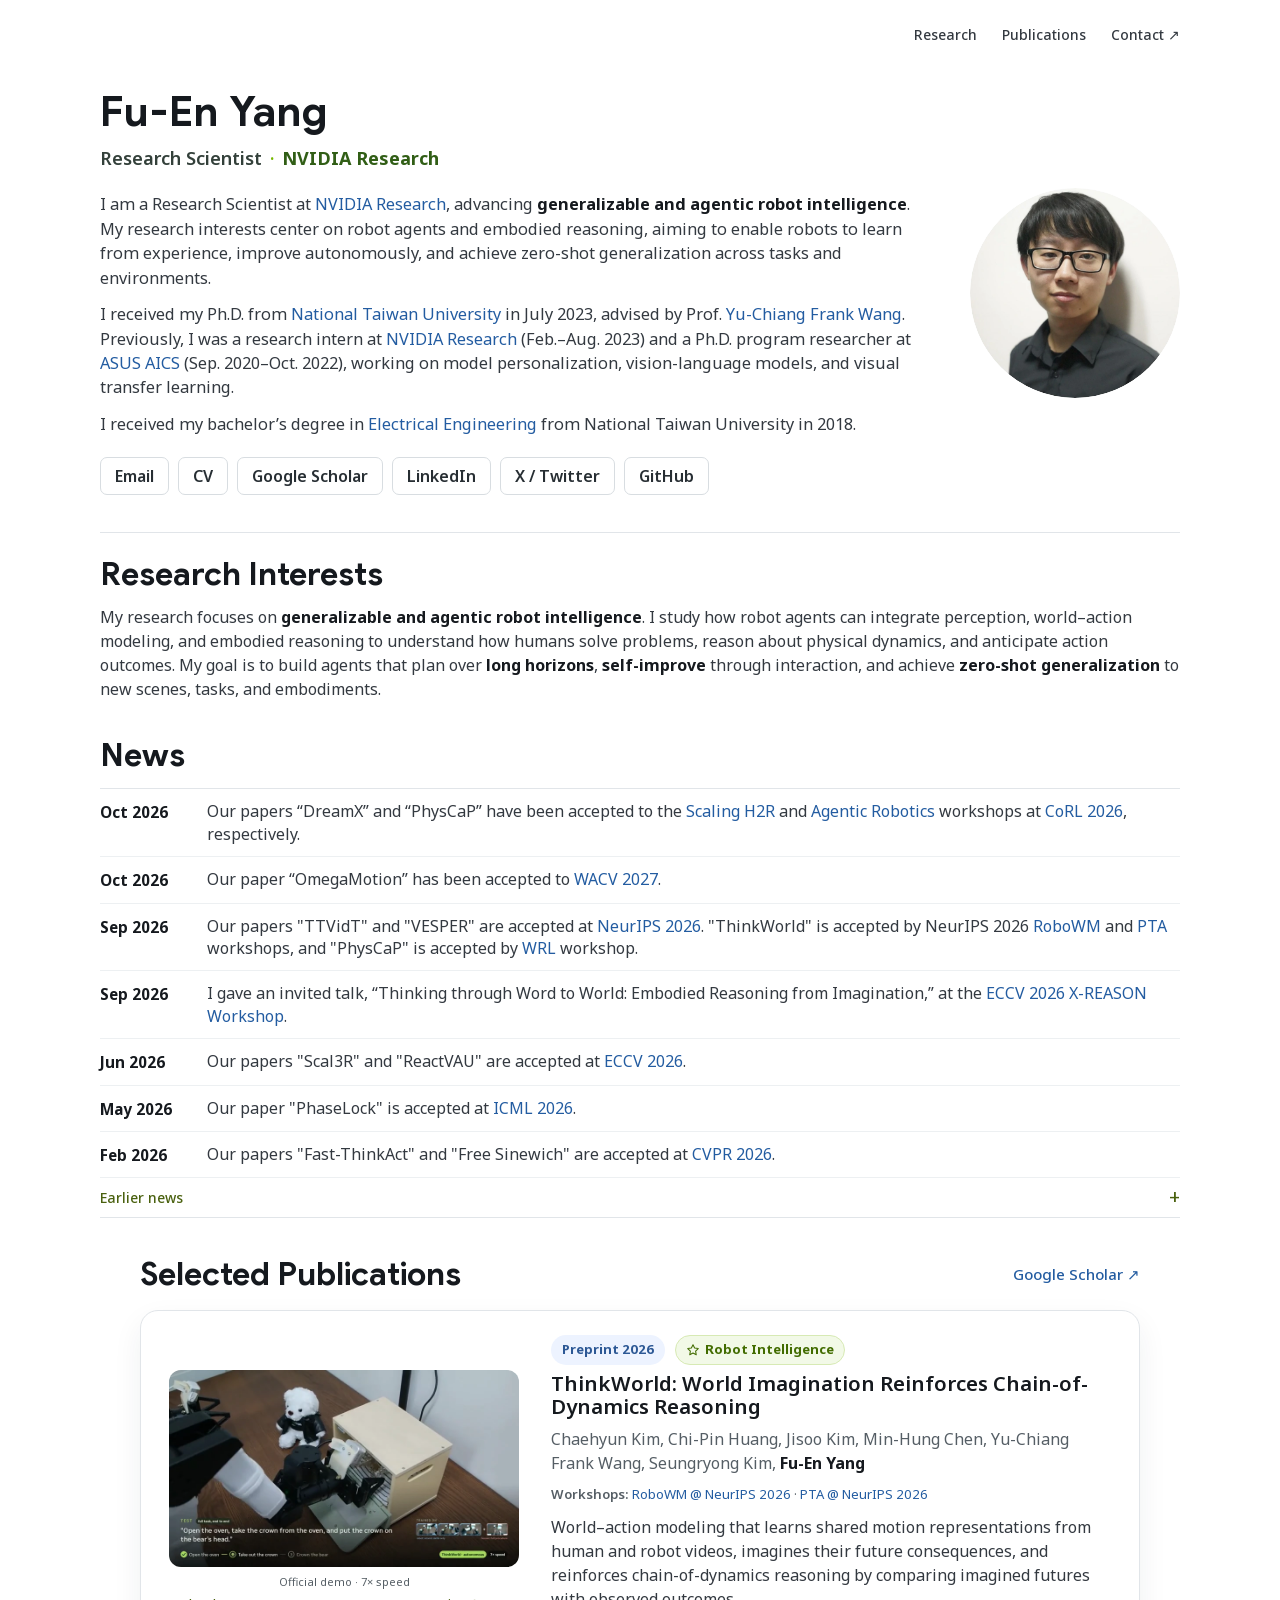
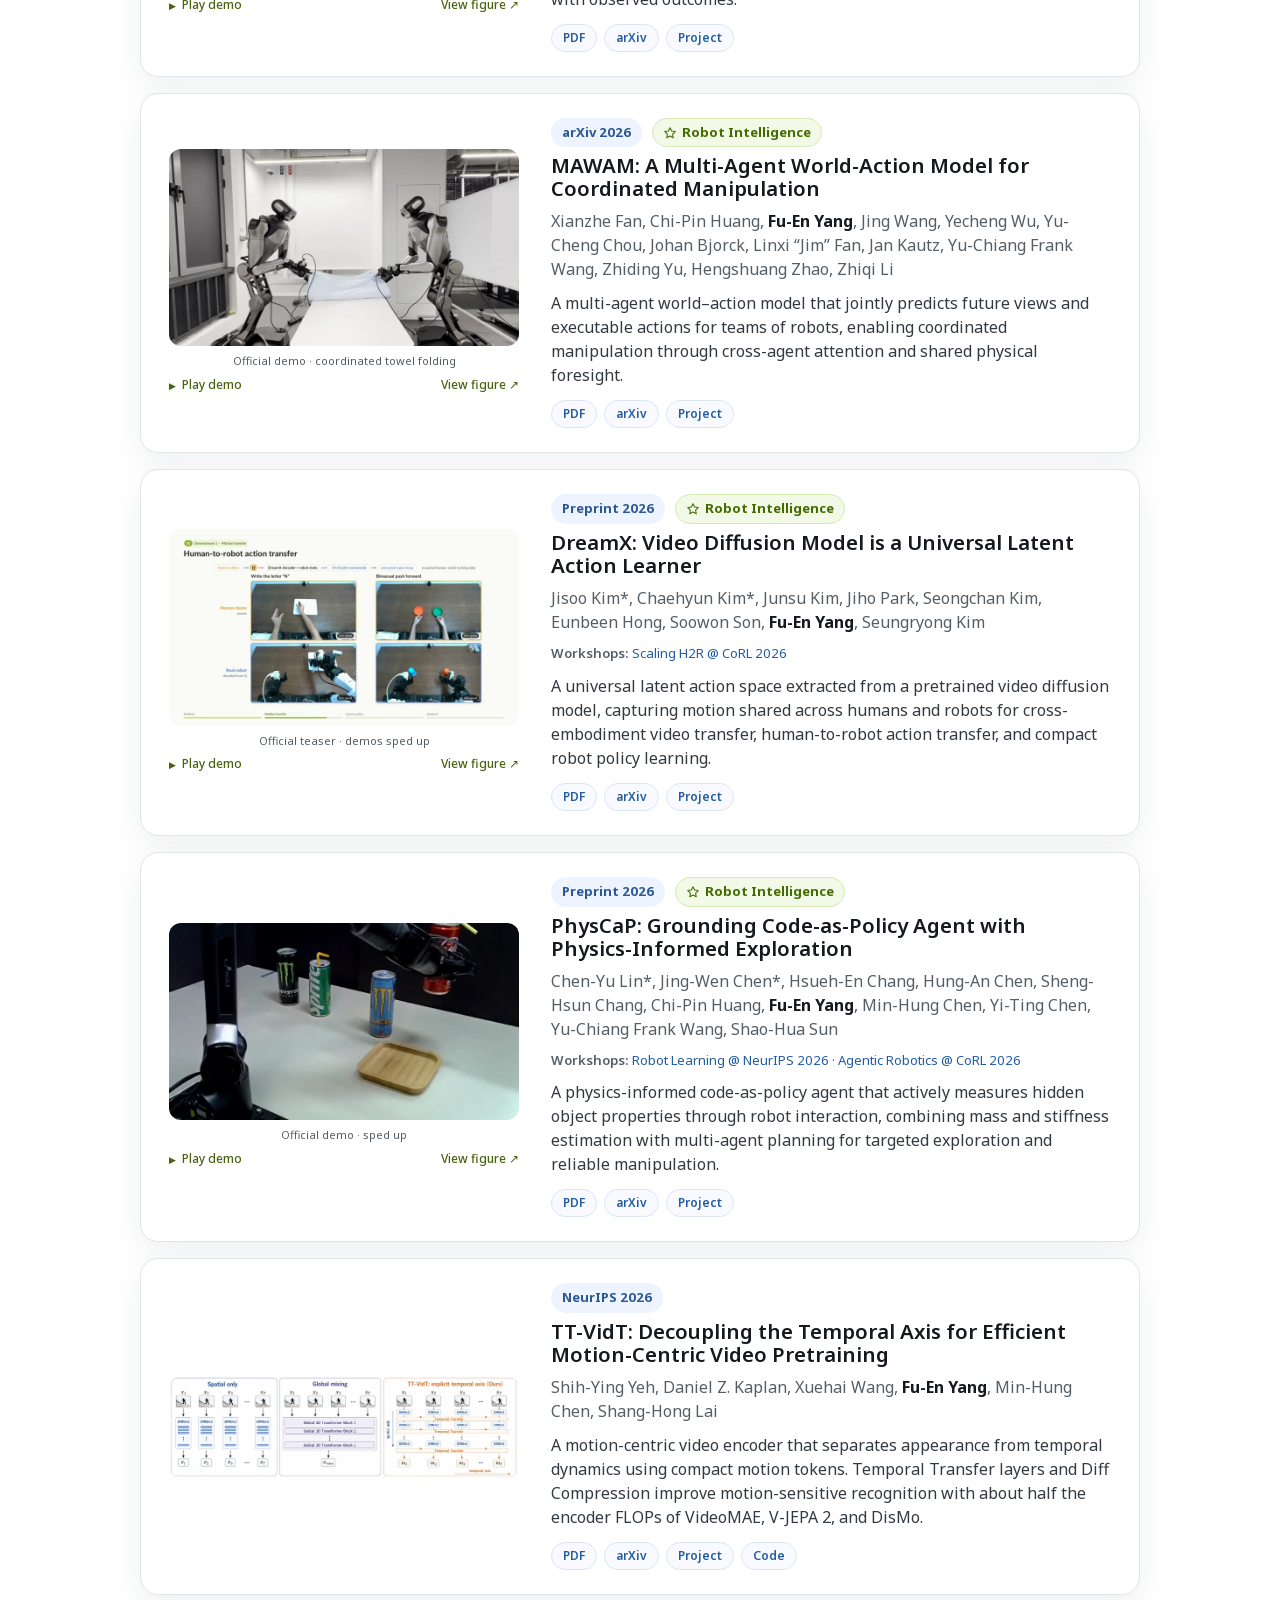
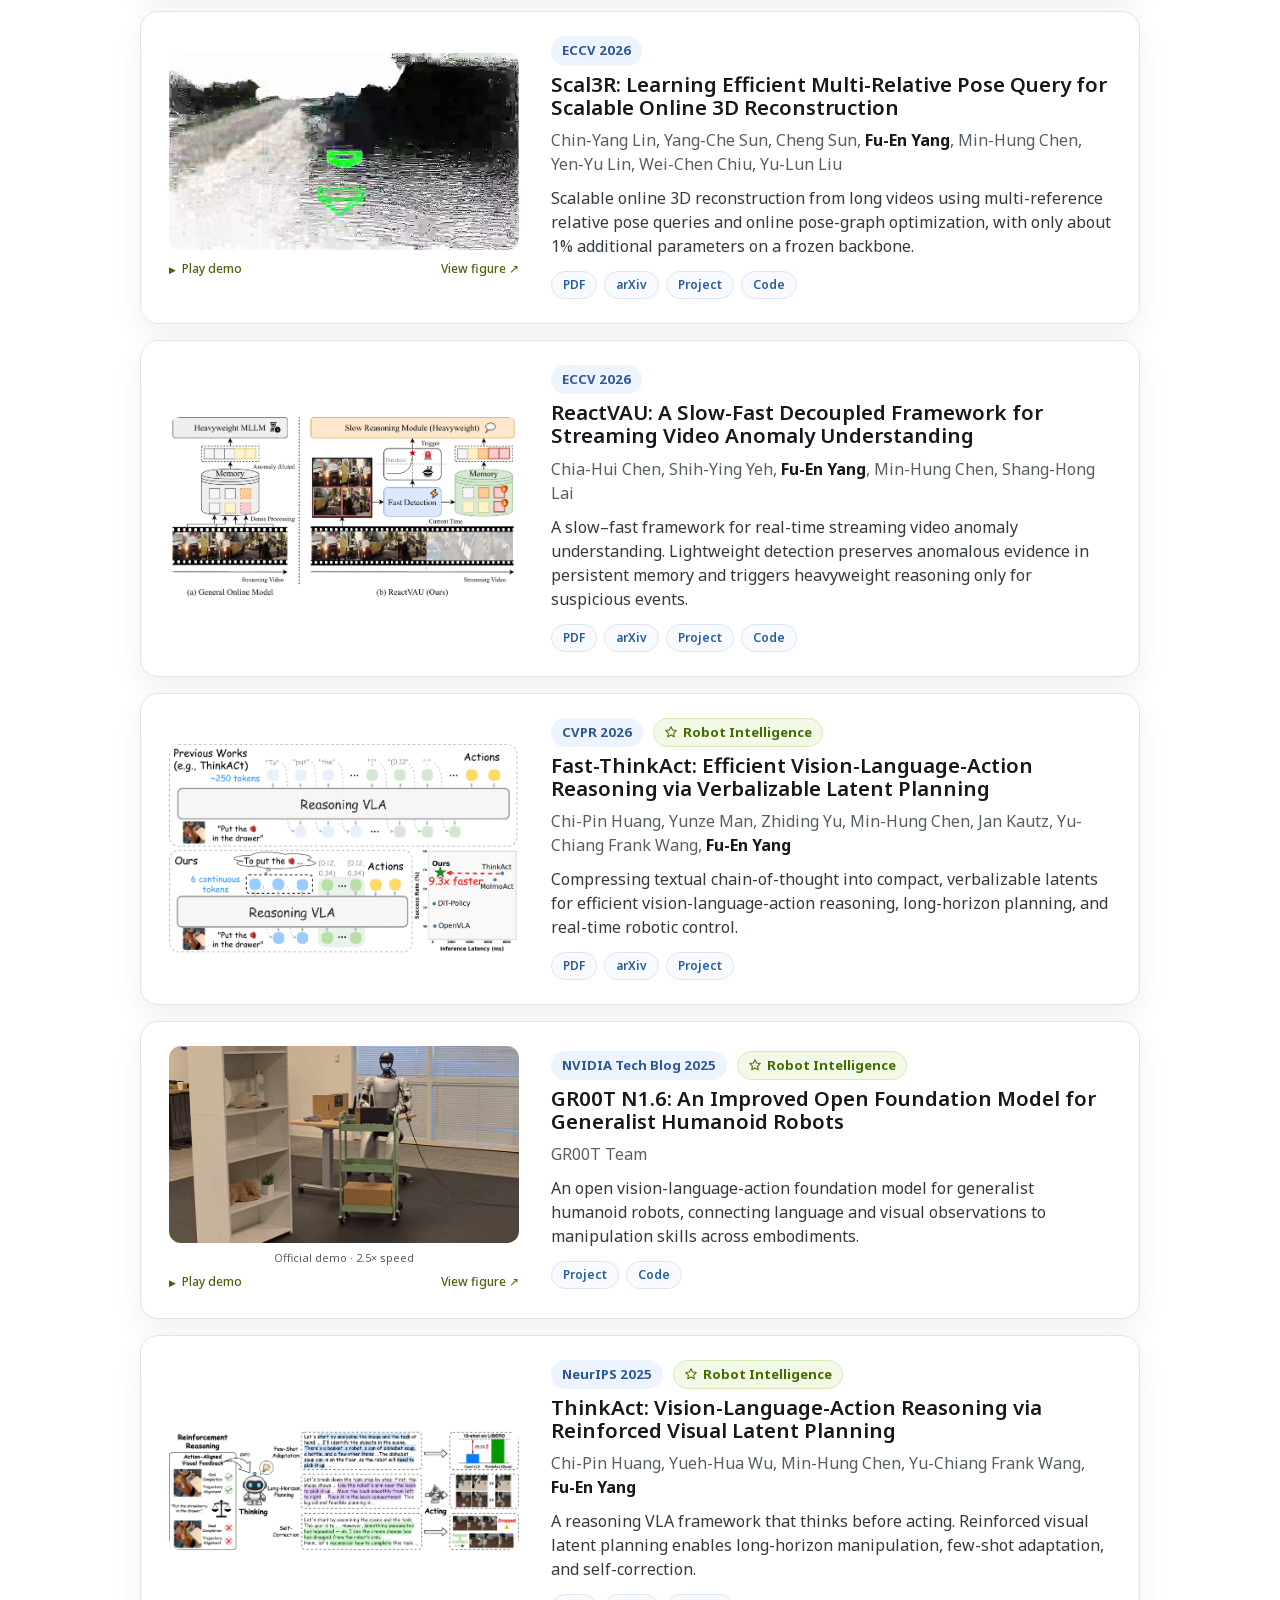
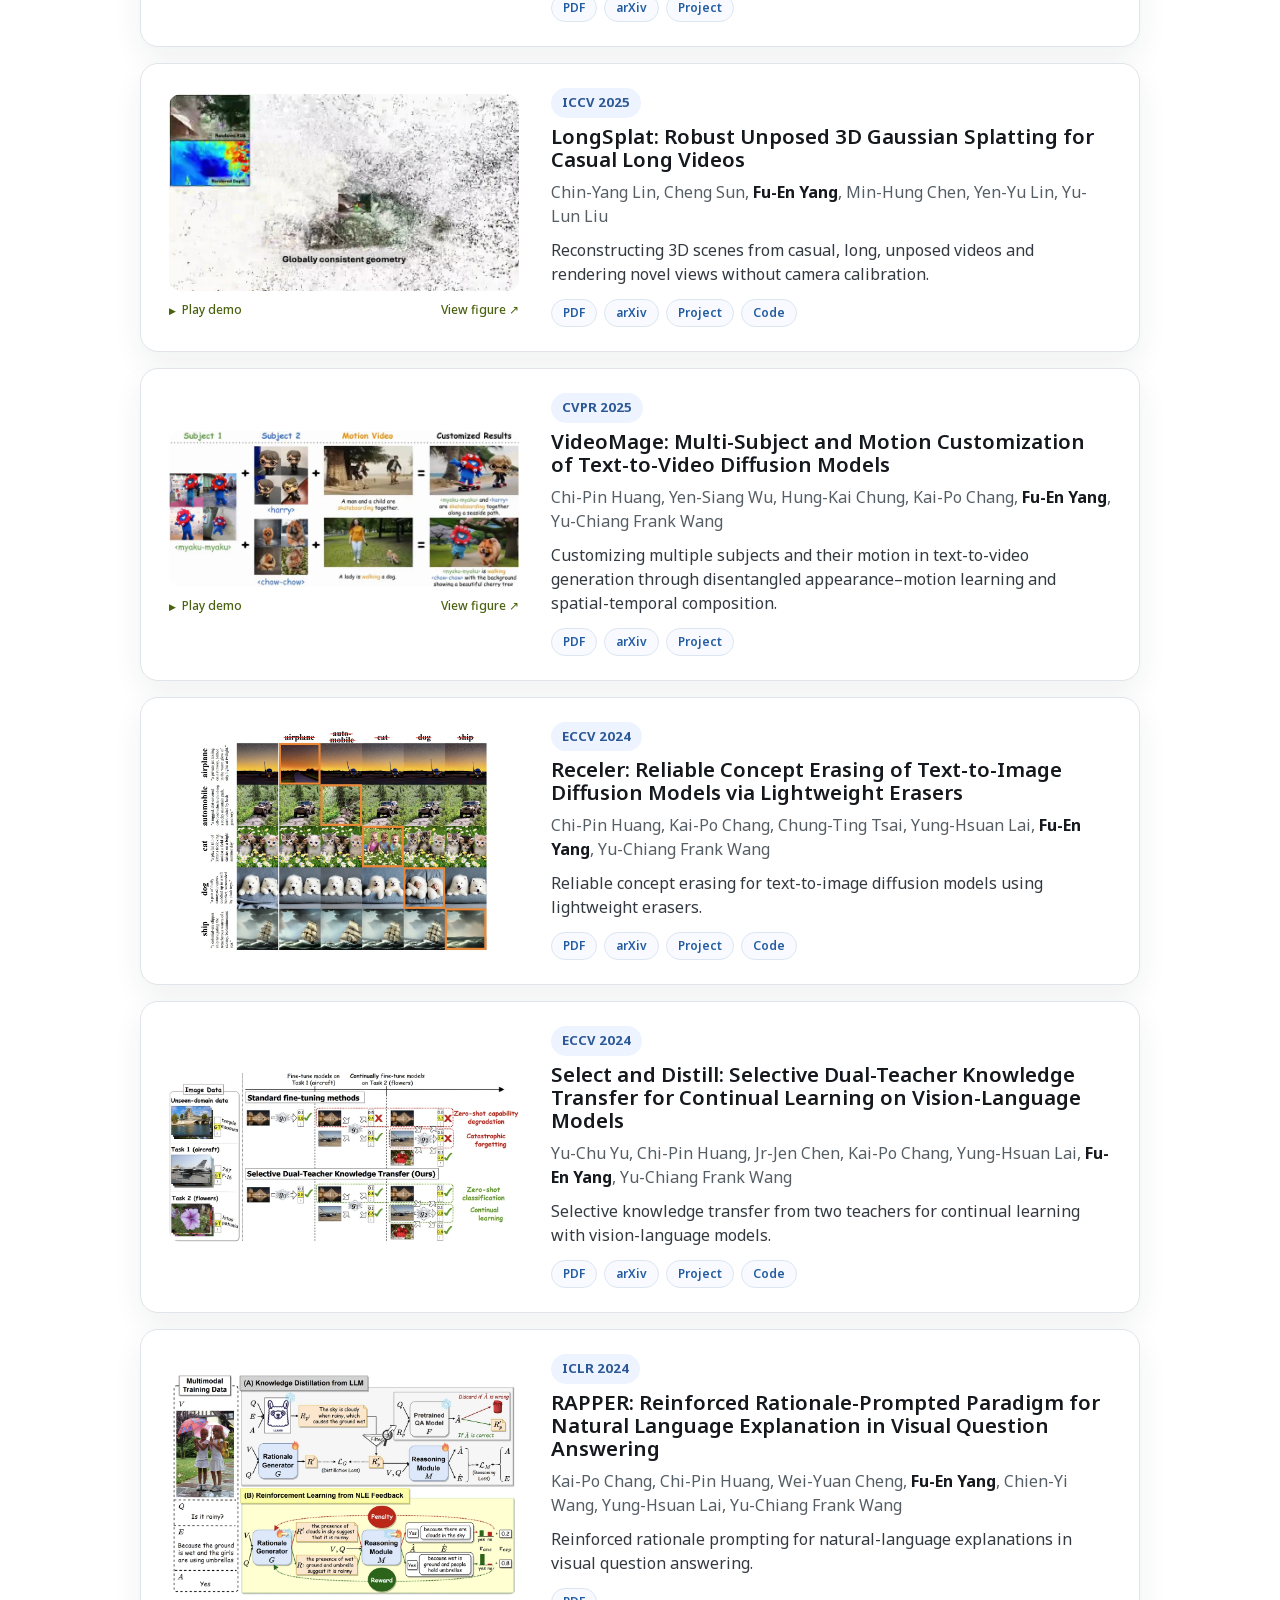
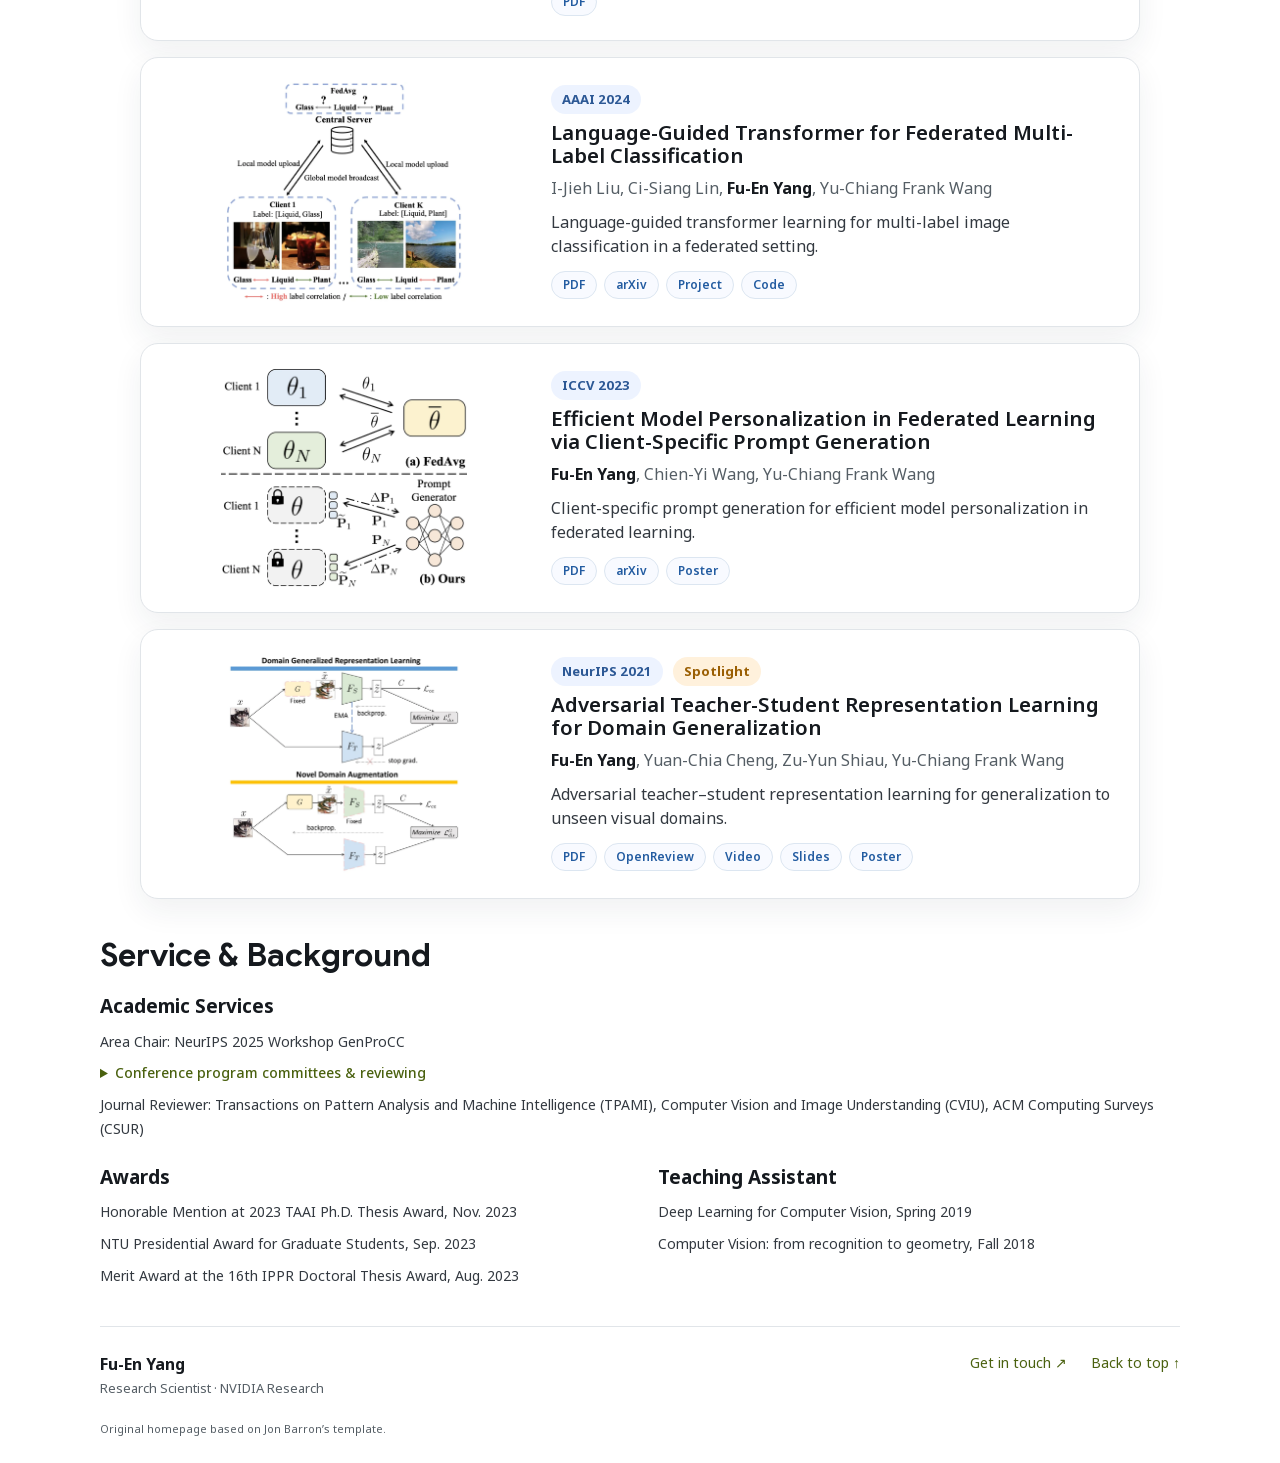
==== index.html @ e8593694 "Add MAWAM robot intelligence paper with approved author links and demo" ====
<!doctype html>
<!-- Generated by scripts/build.py. Edit content/*.json, templates/page.html or assets/ instead. -->
<html lang="en">
<head>
  <meta charset="utf-8">
  <meta name="viewport" content="width=device-width, initial-scale=1">
  <title>Fu-En Yang · NVIDIA Research</title>
  <meta name="description" content="Fu-En Yang is a Research Scientist at NVIDIA Research advancing generalizable and agentic robot intelligence through robot agents and embodied reasoning, with a focus on self-improvement and zero-shot generalization.">
  <meta name="author" content="Fu-En Yang">
  <meta name="theme-color" content="#ffffff">
  <meta name="color-scheme" content="light">
  <link rel="canonical" href="https://fuenyang1127.github.io/">
  <meta property="og:type" content="profile">
  <meta property="og:title" content="Fu-En Yang · NVIDIA Research">
  <meta property="og:description" content="Fu-En Yang is a Research Scientist at NVIDIA Research advancing generalizable and agentic robot intelligence through robot agents and embodied reasoning, with a focus on self-improvement and zero-shot generalization.">
  <meta property="og:url" content="https://fuenyang1127.github.io/">
  <meta property="og:image" content="https://fuenyang1127.github.io/assets/media/portrait.webp">
  <meta name="twitter:card" content="summary">
  <link rel="icon" href="images/nvidia.png?v=761aa81311" type="image/png">
  <link rel="preload" href="assets/fonts/noto-sans-latin-variable.woff2" as="font" type="font/woff2" crossorigin>
  <link rel="preload" href="assets/fonts/google-sans-latin-bold.woff2" as="font" type="font/woff2" crossorigin>
  <link rel="stylesheet" href="assets/site.css?v=bda5de1a8b">
  <script type="application/ld+json">{"@context": "https://schema.org", "@type": "Person", "name": "Fu-En Yang", "url": "https://fuenyang1127.github.io/", "image": "https://fuenyang1127.github.io/assets/media/portrait.webp", "jobTitle": "Research Scientist", "worksFor": {"@type": "Organization", "name": "NVIDIA Research"}, "sameAs": ["https://scholar.google.com.tw/citations?user=k6Iz9VoAAAAJ&hl=zh-TW", "https://www.linkedin.com/in/fu-en-yang-77ba7b175/", "https://twitter.com/FuEnYang1", "https://github.com/FuEnYang1127"]}</script>
  <script src="assets/site.js?v=df2b064f2b" defer></script>
</head>
<body>
  <a class="skip-link" href="#main">Skip to content</a>
  <header class="site-header wrap">
    <nav aria-label="Main navigation"><a href="#research">Research</a><a href="#publications">Publications</a><a href="mailto:fredy@nvidia.com">Contact <span aria-hidden="true">↗</span></a></nav>
  </header>
  <main id="main" class="wrap">
    <section class="hero" id="about" aria-labelledby="name">
      <div class="hero-copy">
        <h1 id="name">Fu-En Yang</h1>
        <p class="role-line"><span class="role-title">Research Scientist</span><span class="role-separator" aria-hidden="true">·</span><strong class="role-affiliation">NVIDIA Research</strong></p>
        <div class="bio"><p>I am a Research Scientist at <a href="https://www.nvidia.com/en-us/research/" target="_blank" rel="noopener noreferrer">NVIDIA Research</a>, advancing <strong>generalizable and agentic robot intelligence</strong>. My research interests center on robot agents and embodied reasoning, aiming to enable robots to learn from experience, improve autonomously, and achieve zero-shot generalization across tasks and environments.</p><p>I received my Ph.D. from <a href="https://www.ntu.edu.tw/english/index.html" target="_blank" rel="noopener noreferrer">National Taiwan University</a> in July 2023, advised by Prof. <a href="http://vllab.ee.ntu.edu.tw/ycwang.html" target="_blank" rel="noopener noreferrer">Yu-Chiang Frank Wang</a>. Previously, I was a research intern at <a href="https://research.nvidia.com/labs/twn/" target="_blank" rel="noopener noreferrer">NVIDIA Research</a> (Feb.–Aug. 2023) and a Ph.D. program researcher at <a href="https://aics.asus.com/ai-research-en/" target="_blank" rel="noopener noreferrer">ASUS AICS</a> (Sep. 2020–Oct. 2022), working on model personalization, vision-language models, and visual transfer learning.</p><p>I received my bachelor’s degree in <a href="https://web.ee.ntu.edu.tw/eng/" target="_blank" rel="noopener noreferrer">Electrical Engineering</a> from National Taiwan University in 2018.</p></div>
        <nav class="social-links" aria-label="Profile and contact links"><a class="button" href="mailto:fredy@nvidia.com"  >Email</a><a class="button" href="data/Fu_En_CV.pdf" target="_blank" rel="noopener noreferrer" >CV</a><a class="button" href="https://scholar.google.com.tw/citations?user=k6Iz9VoAAAAJ&amp;hl=zh-TW" target="_blank" rel="noopener noreferrer" >Google Scholar</a><a class="button" href="https://www.linkedin.com/in/fu-en-yang-77ba7b175/" target="_blank" rel="noopener noreferrer" >LinkedIn</a><a class="button" href="https://twitter.com/FuEnYang1" target="_blank" rel="noopener noreferrer" >X / Twitter</a><a class="button" href="https://github.com/FuEnYang1127" target="_blank" rel="noopener noreferrer" >GitHub</a></nav>
      </div>
      <figure class="portrait-card"><img src="assets/media/portrait.webp" alt="Portrait of Fu-En Yang" width="600" height="600" fetchpriority="high" decoding="async"></figure>
    </section>

    <section class="section research-section" id="research" aria-labelledby="research-title">
      <h2 id="research-title">Research Interests</h2>
      <p class="research-copy">My research focuses on <strong>generalizable and agentic robot intelligence</strong>. I study how robot agents can integrate perception, world–action modeling, and embodied reasoning to understand how humans solve problems, reason about physical dynamics, and anticipate action outcomes. My goal is to build agents that plan over <strong>long horizons</strong>, <strong>self-improve</strong> through interaction, and achieve <strong>zero-shot generalization</strong> to new scenes, tasks, and embodiments.</p>
    </section>

    <section class="section news-section" id="news" aria-labelledby="news-title">
      <div class="section-heading"><h2 id="news-title">News</h2></div>
      <div class="news-card"><ul class="news-list"><li><time datetime="2026-10">Oct 2026</time><div>Our papers “DreamX” and “PhysCaP” have been accepted to the <a href="https://scaling-h2r-corl.github.io/" target="_blank" rel="noopener noreferrer">Scaling H2R</a> and <a href="https://agentic-robotics-workshop.github.io/" target="_blank" rel="noopener noreferrer">Agentic Robotics</a> workshops at <a href="https://www.corl.org/" target="_blank" rel="noopener noreferrer">CoRL 2026</a>, respectively.</div></li>
<li><time datetime="2026-10">Oct 2026</time><div>Our paper “OmegaMotion” has been accepted to <a href="https://wacv.thecvf.com/" target="_blank" rel="noopener noreferrer">WACV 2027</a>.</div></li>
<li><time datetime="2026-09">Sep 2026</time><div>Our papers &quot;TTVidT&quot; and &quot;VESPER&quot; are accepted at <a href="https://neurips.cc/" target="_blank" rel="noopener noreferrer">NeurIPS 2026</a>. &quot;ThinkWorld&quot; is accepted by NeurIPS 2026 <a href="https://robowm-ws.github.io/" target="_blank" rel="noopener noreferrer">RoboWM</a> and <a href="https://ptaworkshop.github.io/" target="_blank" rel="noopener noreferrer">PTA</a> workshops, and &quot;PhysCaP&quot; is accepted by <a href="https://www.robot-learning.ml/2026/" target="_blank" rel="noopener noreferrer">WRL</a> workshop.</div></li>
<li><time datetime="2026-09">Sep 2026</time><div>I gave an invited talk, “Thinking through Word to World: Embodied Reasoning from Imagination,” at the <a href="https://xreason-workshop.github.io/" target="_blank" rel="noopener noreferrer">ECCV 2026 X-REASON Workshop</a>.</div></li>
<li><time datetime="2026-06">Jun 2026</time><div>Our papers &quot;Scal3R&quot; and &quot;ReactVAU&quot; are accepted at <a href="https://eccv.ecva.net/" target="_blank" rel="noopener noreferrer">ECCV 2026</a>.</div></li>
<li><time datetime="2026-05">May 2026</time><div>Our paper &quot;PhaseLock&quot; is accepted at <a href="https://icml.cc/" target="_blank" rel="noopener noreferrer">ICML 2026</a>.</div></li>
<li><time datetime="2026-02">Feb 2026</time><div>Our papers &quot;Fast-ThinkAct&quot; and &quot;Free Sinewich&quot; are accepted at <a href="https://cvpr.thecvf.com/" target="_blank" rel="noopener noreferrer">CVPR 2026</a>.</div></li></ul><details class="news-archive"><summary>Earlier news <span aria-hidden="true">+</span></summary>
          <ul class="news-list"><li><time datetime="2025-11">Nov 2025</time><div>Our papers &quot;SANTA&quot; (mitigating hallucinations in video LLMs), &quot;TA-Prompting&quot; (video temporal understanding), and &quot;VADER&quot; (video anomaly understanding) are accepted at <a href="https://wacv.thecvf.com/" target="_blank" rel="noopener noreferrer">WACV 2026</a>.</div></li>
<li><time datetime="2025-09">Sep 2025</time><div>Our paper &quot;ThinkAct&quot; is accepted at <a href="https://neurips.cc/" target="_blank" rel="noopener noreferrer">NeurIPS 2025</a>.</div></li>
<li><time datetime="2025-06">Jun 2025</time><div>One co-authored paper &quot;LongSplat&quot; is accepted at <a href="https://iccv.thecvf.com/" target="_blank" rel="noopener noreferrer">ICCV 2025</a>.</div></li>
<li><time datetime="2025-02">Feb 2025</time><div>Our paper &quot;VideoMage&quot; is accepted at <a href="https://cvpr.thecvf.com/" target="_blank" rel="noopener noreferrer">CVPR 2025</a>.</div></li>
<li><time datetime="2024-07">Jul 2024</time><div>Our papers &quot;Receler&quot; and &quot;Select and Distill&quot; are accepted at <a href="https://eccv.ecva.net/" target="_blank" rel="noopener noreferrer">ECCV 2024</a>.</div></li>
<li><time datetime="2024-02">Feb 2024</time><div>Join <a href="https://research.nvidia.com/labs/twn/" target="_blank" rel="noopener noreferrer">NVIDIA Research</a> as a Research Scientist.</div></li>
<li><time datetime="2023-11">Nov 2023</time><div>Honored to receive the <a href="https://www.taai.org.tw/award/winner" target="_blank" rel="noopener noreferrer">Honorable Mention at 2023 Taiwanese Association for Artificial Intelligence (TAAI) Ph.D. Thesis Award</a>.</div></li>
<li><time datetime="2023-09">Sep 2023</time><div>Honored to receive the <a href="https://www.aca.ntu.edu.tw/w/acaEN/GAADService_23060909163396613" target="_blank" rel="noopener noreferrer">2023 Presidential Award for Graduate Students, National Taiwan University</a>.</div></li>
<li><time datetime="2023-08">Aug 2023</time><div>Honored to receive the <a href="https://140.125.183.142/wp-content/uploads/2023/08/%E7%AC%AC16%E5%B1%86%E5%8D%9A%E7%A2%A9%E5%A3%AB%E8%AB%96%E6%96%87%E7%8D%8E%E7%8D%B2%E7%8D%8E%E5%90%8D%E5%96%AE.pdf" target="_blank" rel="noopener noreferrer">2023 Chinese Image Processing and Pattern Recognition Society (IPPR) Best Doctoral Thesis Award</a>.</div></li>
<li><time datetime="2023-07">Jul 2023</time><div>I officially obtained my Ph.D. degree from <a href="https://www.ntu.edu.tw/english/index.html" target="_blank" rel="noopener noreferrer">National Taiwan University (NTU)</a>.</div></li></ul></details></div>
    </section>

    <section class="section publications-section" id="publications" aria-labelledby="publications-title">
      <div class="section-heading publication-heading"><h2 id="publications-title">Selected Publications</h2><a class="text-link" href="https://scholar.google.com.tw/citations?user=k6Iz9VoAAAAJ&amp;hl=zh-TW" target="_blank" rel="noopener noreferrer">Google Scholar <span aria-hidden="true">↗</span></a></div>
      <div class="publication-list"><article class="publication" id="thinkworld" aria-labelledby="title-thinkworld">
        <figure class="paper-figure">
          <div class="media-stage">
            <img src="assets/media/thinkworld-poster.webp" alt="ThinkWorld real-robot demonstration: opening an oven, retrieving a crown, and placing it on a bear." width="800" height="450" loading="lazy" decoding="async">
            <video class="demo-video" muted loop playsinline preload="none"
            poster="assets/media/thinkworld-poster.webp" data-src="assets/media/thinkworld.mp4"
            aria-label="ThinkWorld: World Imagination Reinforces Chain-of-Dynamics Reasoning — silent project demonstration"></video>
          </div>
          <figcaption><span class="demo-note">Official demo · 7× speed</span><button class="demo-toggle" type="button" hidden
            aria-label="Play demo for ThinkWorld: World Imagination Reinforces Chain-of-Dynamics Reasoning" aria-pressed="false">Play demo</button><a class="figure-link" href="assets/media/thinkworld-poster.webp" target="_blank" rel="noopener noreferrer" aria-label="View research figure for ThinkWorld: World Imagination Reinforces Chain-of-Dynamics Reasoning">View figure ↗</a></figcaption>
        </figure>
        <div class="paper-copy">
          <div class="paper-meta"><span class="badge">Preprint 2026</span><span class="badge badge-robotics"><svg viewBox="0 0 24 24" aria-hidden="true" focusable="false"><path d="m12 3 2.78 5.63L21 9.54l-4.5 4.39 1.06 6.19L12 17.2l-5.56 2.92 1.06-6.19L3 9.54l6.22-.91Z"/></svg>Robot Intelligence</span></div>
          <h3 id="title-thinkworld"><a class="" href="https://thinkworld-project.github.io/" target="_blank" rel="noopener noreferrer" >ThinkWorld: World Imagination Reinforces Chain-of-Dynamics Reasoning</a></h3>
          <p class="authors"><a class="" href="https://kchyun.github.io/" target="_blank" rel="noopener noreferrer" >Chaehyun Kim</a>, <a class="" href="https://jasper0314-huang.github.io/" target="_blank" rel="noopener noreferrer" >Chi-Pin Huang</a>, <a class="" href="https://jiiiisoo.github.io/" target="_blank" rel="noopener noreferrer" >Jisoo Kim</a>, <a class="" href="https://minhungchen.netlify.app/" target="_blank" rel="noopener noreferrer" >Min-Hung Chen</a>, <a class="" href="https://vllab.ee.ntu.edu.tw/ycwang.html" target="_blank" rel="noopener noreferrer" >Yu-Chiang Frank Wang</a>, <a class="" href="https://cvlab.kaist.ac.kr/members/faculty" target="_blank" rel="noopener noreferrer" >Seungryong Kim</a>, <strong>Fu-En Yang</strong></p>
          <p class="paper-workshops"><span>Workshops:</span> <a class="" href="https://robowm-ws.github.io/" target="_blank" rel="noopener noreferrer" >RoboWM @ NeurIPS 2026</a> · <a class="" href="https://ptaworkshop.github.io/" target="_blank" rel="noopener noreferrer" >PTA @ NeurIPS 2026</a></p>
          <p class="paper-description">World–action modeling that learns shared motion representations from human and robot videos, imagines their future consequences, and reinforces chain-of-dynamics reasoning by comparing imagined futures with observed outcomes.</p>
          <nav class="paper-links" aria-label="Resources for ThinkWorld: World Imagination Reinforces Chain-of-Dynamics Reasoning"><a class="paper-link" href="https://arxiv.org/pdf/2610.37666" target="_blank" rel="noopener noreferrer" >PDF</a><a class="paper-link" href="https://arxiv.org/abs/2610.37666" target="_blank" rel="noopener noreferrer" >arXiv</a><a class="paper-link" href="https://thinkworld-project.github.io/" target="_blank" rel="noopener noreferrer" >Project</a></nav>
        </div>
      </article>
<article class="publication" id="mawam" aria-labelledby="title-mawam">
        <figure class="paper-figure">
          <div class="media-stage">
            <img src="assets/media/mawam-poster.webp" alt="Two Galaxea R1 Pro robots jointly lift, align and fold a bath towel using MAWAM." width="800" height="450" loading="lazy" decoding="async">
            <video class="demo-video" muted loop playsinline preload="none"
            poster="assets/media/mawam-poster.webp" data-src="assets/media/mawam.mp4"
            aria-label="MAWAM: A Multi-Agent World-Action Model for Coordinated Manipulation — silent project demonstration"></video>
          </div>
          <figcaption><span class="demo-note">Official demo · coordinated towel folding</span><button class="demo-toggle" type="button" hidden
            aria-label="Play demo for MAWAM: A Multi-Agent World-Action Model for Coordinated Manipulation" aria-pressed="false">Play demo</button><a class="figure-link" href="assets/media/mawam-poster.webp" target="_blank" rel="noopener noreferrer" aria-label="View research figure for MAWAM: A Multi-Agent World-Action Model for Coordinated Manipulation">View figure ↗</a></figcaption>
        </figure>
        <div class="paper-copy">
          <div class="paper-meta"><span class="badge">arXiv 2026</span><span class="badge badge-robotics"><svg viewBox="0 0 24 24" aria-hidden="true" focusable="false"><path d="m12 3 2.78 5.63L21 9.54l-4.5 4.39 1.06 6.19L12 17.2l-5.56 2.92 1.06-6.19L3 9.54l6.22-.91Z"/></svg>Robot Intelligence</span></div>
          <h3 id="title-mawam"><a class="" href="https://research-staging.nvidia.com/labs/lpr/mawam/" target="_blank" rel="noopener noreferrer" >MAWAM: A Multi-Agent World-Action Model for Coordinated Manipulation</a></h3>
          <p class="authors"><a class="" href="https://github.com/XianzheFan" target="_blank" rel="noopener noreferrer" >Xianzhe Fan</a>, <a class="" href="https://jasper0314-huang.github.io/" target="_blank" rel="noopener noreferrer" >Chi-Pin Huang</a>, <strong>Fu-En Yang</strong>, <a class="" href="https://scholar.google.com/citations?user=cdL5PqgAAAAJ&amp;hl=en" target="_blank" rel="noopener noreferrer" >Jing Wang</a>, <a class="" href="https://hanlab.mit.edu/team/yecheng-wu" target="_blank" rel="noopener noreferrer" >Yecheng Wu</a>, <a class="" href="https://johnson111788.github.io/" target="_blank" rel="noopener noreferrer" >Yu-Cheng Chou</a>, <a class="" href="https://scholar.google.com/citations?user=Q_YY6OMAAAAJ" target="_blank" rel="noopener noreferrer" >Johan Bjorck</a>, <a class="" href="https://jimfan.me/" target="_blank" rel="noopener noreferrer" >Linxi “Jim” Fan</a>, <a class="" href="https://jankautz.com/" target="_blank" rel="noopener noreferrer" >Jan Kautz</a>, <a class="" href="https://vllab.ee.ntu.edu.tw/ycwang.html" target="_blank" rel="noopener noreferrer" >Yu-Chiang Frank Wang</a>, <a class="" href="https://chrisding.github.io/" target="_blank" rel="noopener noreferrer" >Zhiding Yu</a>, <a class="" href="https://i.cs.hku.hk/~hszhao/" target="_blank" rel="noopener noreferrer" >Hengshuang Zhao</a>, <a class="" href="https://zhiqi-li.github.io/" target="_blank" rel="noopener noreferrer" >Zhiqi Li</a></p>

          <p class="paper-description">A multi-agent world–action model that jointly predicts future views and executable actions for teams of robots, enabling coordinated manipulation through cross-agent attention and shared physical foresight.</p>
          <nav class="paper-links" aria-label="Resources for MAWAM: A Multi-Agent World-Action Model for Coordinated Manipulation"><a class="paper-link" href="https://arxiv.org/pdf/2611.25105" target="_blank" rel="noopener noreferrer" >PDF</a><a class="paper-link" href="https://arxiv.org/abs/2611.25105" target="_blank" rel="noopener noreferrer" >arXiv</a><a class="paper-link" href="https://research-staging.nvidia.com/labs/lpr/mawam/" target="_blank" rel="noopener noreferrer" >Project</a></nav>
        </div>
      </article>
<article class="publication" id="dreamx" aria-labelledby="title-dreamx">
        <figure class="paper-figure">
          <div class="media-stage">
            <img src="assets/media/dreamx-poster.webp" alt="DreamX demonstrates cross-embodiment motion transfer and robot execution of actions inferred from human videos." width="800" height="450" loading="lazy" decoding="async">
            <video class="demo-video" muted loop playsinline preload="none"
            poster="assets/media/dreamx-poster.webp" data-src="assets/media/dreamx.mp4"
            aria-label="DreamX: Video Diffusion Model is a Universal Latent Action Learner — silent project demonstration"></video>
          </div>
          <figcaption><span class="demo-note">Official teaser · demos sped up</span><button class="demo-toggle" type="button" hidden
            aria-label="Play demo for DreamX: Video Diffusion Model is a Universal Latent Action Learner" aria-pressed="false">Play demo</button><a class="figure-link" href="assets/media/dreamx-poster.webp" target="_blank" rel="noopener noreferrer" aria-label="View research figure for DreamX: Video Diffusion Model is a Universal Latent Action Learner">View figure ↗</a></figcaption>
        </figure>
        <div class="paper-copy">
          <div class="paper-meta"><span class="badge">Preprint 2026</span><span class="badge badge-robotics"><svg viewBox="0 0 24 24" aria-hidden="true" focusable="false"><path d="m12 3 2.78 5.63L21 9.54l-4.5 4.39 1.06 6.19L12 17.2l-5.56 2.92 1.06-6.19L3 9.54l6.22-.91Z"/></svg>Robot Intelligence</span></div>
          <h3 id="title-dreamx"><a class="" href="https://cvlab-kaist.github.io/DreamX/" target="_blank" rel="noopener noreferrer" >DreamX: Video Diffusion Model is a Universal Latent Action Learner</a></h3>
          <p class="authors"><a class="" href="https://jiiiisoo.github.io/" target="_blank" rel="noopener noreferrer" >Jisoo Kim*</a>, <a class="" href="https://kchyun.github.io/" target="_blank" rel="noopener noreferrer" >Chaehyun Kim*</a>, <a class="" href="https://jjunos0926.github.io/" target="_blank" rel="noopener noreferrer" >Junsu Kim</a>, <a class="" href="https://jihopark00.github.io/" target="_blank" rel="noopener noreferrer" >Jiho Park</a>, <a class="" href="https://scholar.google.com/citations?user=2DpCfdcAAAAJ&amp;hl=ko" target="_blank" rel="noopener noreferrer" >Seongchan Kim</a>, <a class="" href="https://scholar.google.com/citations?user=gEWFjpAAAAAJ&amp;hl=en" target="_blank" rel="noopener noreferrer" >Eunbeen Hong</a>, <a class="" href="https://soow0n.github.io/" target="_blank" rel="noopener noreferrer" >Soowon Son</a>, <strong>Fu-En Yang</strong>, <a class="" href="https://cvlab.kaist.ac.kr/members/faculty" target="_blank" rel="noopener noreferrer" >Seungryong Kim</a></p>
          <p class="paper-workshops"><span>Workshops:</span> <a class="" href="https://scaling-h2r-corl.github.io/" target="_blank" rel="noopener noreferrer" >Scaling H2R @ CoRL 2026</a></p>
          <p class="paper-description">A universal latent action space extracted from a pretrained video diffusion model, capturing motion shared across humans and robots for cross-embodiment video transfer, human-to-robot action transfer, and compact robot policy learning.</p>
          <nav class="paper-links" aria-label="Resources for DreamX: Video Diffusion Model is a Universal Latent Action Learner"><a class="paper-link" href="https://arxiv.org/pdf/2611.05377" target="_blank" rel="noopener noreferrer" >PDF</a><a class="paper-link" href="https://arxiv.org/abs/2611.05377" target="_blank" rel="noopener noreferrer" >arXiv</a><a class="paper-link" href="https://cvlab-kaist.github.io/DreamX/" target="_blank" rel="noopener noreferrer" >Project</a></nav>
        </div>
      </article>
<article class="publication" id="physcap" aria-labelledby="title-physcap">
        <figure class="paper-figure">
          <div class="media-stage">
            <img src="assets/media/physcap-poster.webp" alt="PhysCaP robot demonstrations that explore object mass and stiffness through physical interaction." width="800" height="450" loading="lazy" decoding="async">
            <video class="demo-video" muted loop playsinline preload="none"
            poster="assets/media/physcap-poster.webp" data-src="assets/media/physcap.mp4"
            aria-label="PhysCaP: Grounding Code-as-Policy Agent with Physics-Informed Exploration — silent project demonstration"></video>
          </div>
          <figcaption><span class="demo-note">Official demo · sped up</span><button class="demo-toggle" type="button" hidden
            aria-label="Play demo for PhysCaP: Grounding Code-as-Policy Agent with Physics-Informed Exploration" aria-pressed="false">Play demo</button><a class="figure-link" href="assets/media/physcap.webp" target="_blank" rel="noopener noreferrer" aria-label="View research figure for PhysCaP: Grounding Code-as-Policy Agent with Physics-Informed Exploration">View figure ↗</a></figcaption>
        </figure>
        <div class="paper-copy">
          <div class="paper-meta"><span class="badge">Preprint 2026</span><span class="badge badge-robotics"><svg viewBox="0 0 24 24" aria-hidden="true" focusable="false"><path d="m12 3 2.78 5.63L21 9.54l-4.5 4.39 1.06 6.19L12 17.2l-5.56 2.92 1.06-6.19L3 9.54l6.22-.91Z"/></svg>Robot Intelligence</span></div>
          <h3 id="title-physcap"><a class="" href="https://physcap.github.io/" target="_blank" rel="noopener noreferrer" >PhysCaP: Grounding Code-as-Policy Agent with Physics-Informed Exploration</a></h3>
          <p class="authors"><a class="" href="https://tripled0232.github.io/" target="_blank" rel="noopener noreferrer" >Chen-Yu Lin*</a>, <a class="" href="https://joycelyn-chen.github.io/" target="_blank" rel="noopener noreferrer" >Jing-Wen Chen*</a>, Hsueh-En Chang, Hung-An Chen, Sheng-Hsun Chang, <a class="" href="https://jasper0314-huang.github.io/" target="_blank" rel="noopener noreferrer" >Chi-Pin Huang</a>, <strong>Fu-En Yang</strong>, <a class="" href="https://minhungchen.netlify.app/" target="_blank" rel="noopener noreferrer" >Min-Hung Chen</a>, <a class="" href="https://sites.google.com/site/yitingchen0524/home" target="_blank" rel="noopener noreferrer" >Yi-Ting Chen</a>, <a class="" href="https://vllab.ee.ntu.edu.tw/ycwang.html" target="_blank" rel="noopener noreferrer" >Yu-Chiang Frank Wang</a>, <a class="" href="https://shaohua0116.github.io/" target="_blank" rel="noopener noreferrer" >Shao-Hua Sun</a></p>
          <p class="paper-workshops"><span>Workshops:</span> <a class="" href="https://www.robot-learning.ml/2026/" target="_blank" rel="noopener noreferrer" >Robot Learning @ NeurIPS 2026</a> · <a class="" href="https://agentic-robotics-workshop.github.io/" target="_blank" rel="noopener noreferrer" >Agentic Robotics @ CoRL 2026</a></p>
          <p class="paper-description">A physics-informed code-as-policy agent that actively measures hidden object properties through robot interaction, combining mass and stiffness estimation with multi-agent planning for targeted exploration and reliable manipulation.</p>
          <nav class="paper-links" aria-label="Resources for PhysCaP: Grounding Code-as-Policy Agent with Physics-Informed Exploration"><a class="paper-link" href="https://arxiv.org/pdf/2608.21031" target="_blank" rel="noopener noreferrer" >PDF</a><a class="paper-link" href="https://arxiv.org/abs/2608.21031" target="_blank" rel="noopener noreferrer" >arXiv</a><a class="paper-link" href="https://physcap.github.io/" target="_blank" rel="noopener noreferrer" >Project</a></nav>
        </div>
      </article>
<article class="publication" id="ttvidt" aria-labelledby="title-ttvidt">
        <figure class="paper-figure">
          <div class="media-stage">
            <a class="figure-open" href="assets/media/ttvidt.webp" target="_blank" rel="noopener noreferrer" aria-label="Enlarge research figure for TT-VidT: Decoupling the Temporal Axis for Efficient Motion-Centric Video Pretraining"><img src="assets/media/ttvidt.webp" alt="TT-VidT teaser comparing independent per-frame encoders, global 3D mixing, and an explicit Temporal Transfer pathway for motion tokens." width="1600" height="467" loading="lazy" decoding="async"></a>

          </div>

        </figure>
        <div class="paper-copy">
          <div class="paper-meta"><span class="badge">NeurIPS 2026</span></div>
          <h3 id="title-ttvidt"><a class="" href="https://kohakublueleaf.github.io/TTVidT/" target="_blank" rel="noopener noreferrer" >TT-VidT: Decoupling the Temporal Axis for Efficient Motion-Centric Video Pretraining</a></h3>
          <p class="authors"><a class="" href="https://kblueleaf.net/" target="_blank" rel="noopener noreferrer" >Shih-Ying Yeh</a>, Daniel Z. Kaplan, Xuehai Wang, <strong>Fu-En Yang</strong>, <a class="" href="https://minhungchen.netlify.app/" target="_blank" rel="noopener noreferrer" >Min-Hung Chen</a>, <a class="" href="https://www.cs.nthu.edu.tw/~lai/" target="_blank" rel="noopener noreferrer" >Shang-Hong Lai</a></p>

          <p class="paper-description">A motion-centric video encoder that separates appearance from temporal dynamics using compact motion tokens. Temporal Transfer layers and Diff Compression improve motion-sensitive recognition with about half the encoder FLOPs of VideoMAE, V-JEPA 2, and DisMo.</p>
          <nav class="paper-links" aria-label="Resources for TT-VidT: Decoupling the Temporal Axis for Efficient Motion-Centric Video Pretraining"><a class="paper-link" href="https://arxiv.org/pdf/2609.33419" target="_blank" rel="noopener noreferrer" >PDF</a><a class="paper-link" href="https://arxiv.org/abs/2609.33419" target="_blank" rel="noopener noreferrer" >arXiv</a><a class="paper-link" href="https://kohakublueleaf.github.io/TTVidT/" target="_blank" rel="noopener noreferrer" >Project</a><a class="paper-link" href="https://github.com/KohakuBlueleaf/TTVidT" target="_blank" rel="noopener noreferrer" >Code</a></nav>
        </div>
      </article>
<article class="publication" id="scal3r" aria-labelledby="title-scal3r">
        <figure class="paper-figure">
          <div class="media-stage">
            <img src="assets/media/scal3r-poster.webp" alt="Scal3R: online 3D reconstruction and estimated trajectory on the KITTI 04 driving sequence." width="640" height="360" loading="lazy" decoding="async">
            <video class="demo-video" muted loop playsinline preload="none"
            poster="assets/media/scal3r-poster.webp" data-src="assets/media/scal3r.mp4"
            aria-label="Scal3R: Learning Efficient Multi-Relative Pose Query for Scalable Online 3D Reconstruction — silent project demonstration"></video>
          </div>
          <figcaption><button class="demo-toggle" type="button" hidden
            aria-label="Play demo for Scal3R: Learning Efficient Multi-Relative Pose Query for Scalable Online 3D Reconstruction" aria-pressed="false">Play demo</button><a class="figure-link" href="assets/media/scal3r.webp" target="_blank" rel="noopener noreferrer" aria-label="View research figure for Scal3R: Learning Efficient Multi-Relative Pose Query for Scalable Online 3D Reconstruction">View figure ↗</a></figcaption>
        </figure>
        <div class="paper-copy">
          <div class="paper-meta"><span class="badge">ECCV 2026</span></div>
          <h3 id="title-scal3r"><a class="" href="https://linjohnss.github.io/scal3r/" target="_blank" rel="noopener noreferrer" >Scal3R: Learning Efficient Multi-Relative Pose Query for Scalable Online 3D Reconstruction</a></h3>
          <p class="authors"><a class="" href="https://linjohnss.github.io/" target="_blank" rel="noopener noreferrer" >Chin-Yang Lin</a>, <a class="" href="https://tw.linkedin.com/in/yang-che-sun-6b9341282" target="_blank" rel="noopener noreferrer" >Yang-Che Sun</a>, <a class="" href="https://sunset1995.github.io/" target="_blank" rel="noopener noreferrer" >Cheng Sun</a>, <strong>Fu-En Yang</strong>, <a class="" href="https://minhungchen.netlify.app/" target="_blank" rel="noopener noreferrer" >Min-Hung Chen</a>, <a class="" href="https://sites.google.com/site/yylinweb/" target="_blank" rel="noopener noreferrer" >Yen-Yu Lin</a>, <a class="" href="https://walonchiu.github.io/" target="_blank" rel="noopener noreferrer" >Wei-Chen Chiu</a>, <a class="" href="https://yulunalexliu.github.io/" target="_blank" rel="noopener noreferrer" >Yu-Lun Liu</a></p>

          <p class="paper-description">Scalable online 3D reconstruction from long videos using multi-reference relative pose queries and online pose-graph optimization, with only about 1% additional parameters on a frozen backbone.</p>
          <nav class="paper-links" aria-label="Resources for Scal3R: Learning Efficient Multi-Relative Pose Query for Scalable Online 3D Reconstruction"><a class="paper-link" href="https://arxiv.org/pdf/2609.04201" target="_blank" rel="noopener noreferrer" >PDF</a><a class="paper-link" href="https://arxiv.org/abs/2609.04201" target="_blank" rel="noopener noreferrer" >arXiv</a><a class="paper-link" href="https://linjohnss.github.io/scal3r/" target="_blank" rel="noopener noreferrer" >Project</a><a class="paper-link" href="https://github.com/NVlabs/scal3r" target="_blank" rel="noopener noreferrer" >Code</a></nav>
        </div>
      </article>
<article class="publication" id="reactvau" aria-labelledby="title-reactvau">
        <figure class="paper-figure">
          <div class="media-stage">
            <a class="figure-open" href="assets/media/reactvau.webp" target="_blank" rel="noopener noreferrer" aria-label="Enlarge research figure for ReactVAU: A Slow-Fast Decoupled Framework for Streaming Video Anomaly Understanding"><img src="assets/media/reactvau.webp" alt="ReactVAU teaser: fast streaming anomaly detection preserves important evidence in persistent memory and selectively activates slow reasoning." width="1650" height="862" loading="lazy" decoding="async"></a>

          </div>

        </figure>
        <div class="paper-copy">
          <div class="paper-meta"><span class="badge">ECCV 2026</span></div>
          <h3 id="title-reactvau"><a class="" href="https://huiyuiui.github.io/ReactVAU/" target="_blank" rel="noopener noreferrer" >ReactVAU: A Slow-Fast Decoupled Framework for Streaming Video Anomaly Understanding</a></h3>
          <p class="authors"><a class="" href="http://www.linkedin.com/in/家輝-陳-9ba48026a" target="_blank" rel="noopener noreferrer" >Chia-Hui Chen</a>, <a class="" href="https://kblueleaf.net/" target="_blank" rel="noopener noreferrer" >Shih-Ying Yeh</a>, <strong>Fu-En Yang</strong>, <a class="" href="https://minhungchen.netlify.app/" target="_blank" rel="noopener noreferrer" >Min-Hung Chen</a>, <a class="" href="https://www.cs.nthu.edu.tw/~lai/" target="_blank" rel="noopener noreferrer" >Shang-Hong Lai</a></p>

          <p class="paper-description">A slow–fast framework for real-time streaming video anomaly understanding. Lightweight detection preserves anomalous evidence in persistent memory and triggers heavyweight reasoning only for suspicious events.</p>
          <nav class="paper-links" aria-label="Resources for ReactVAU: A Slow-Fast Decoupled Framework for Streaming Video Anomaly Understanding"><a class="paper-link" href="https://arxiv.org/pdf/2609.07941" target="_blank" rel="noopener noreferrer" >PDF</a><a class="paper-link" href="https://arxiv.org/abs/2609.07941" target="_blank" rel="noopener noreferrer" >arXiv</a><a class="paper-link" href="https://huiyuiui.github.io/ReactVAU/" target="_blank" rel="noopener noreferrer" >Project</a><a class="paper-link" href="https://github.com/huiyuiui/ReactVAU-code" target="_blank" rel="noopener noreferrer" >Code</a></nav>
        </div>
      </article>
<article class="publication" id="fast-thinkact" aria-labelledby="title-fast-thinkact">
        <figure class="paper-figure">
          <div class="media-stage">
            <a class="figure-open" href="assets/media/fast-thinkact.webp" target="_blank" rel="noopener noreferrer" aria-label="Enlarge research figure for Fast-ThinkAct: Efficient Vision-Language-Action Reasoning via Verbalizable Latent Planning"><img src="assets/media/fast-thinkact.webp" alt="Fast-ThinkAct teaser: six continuous reasoning tokens replace approximately 250 textual tokens; the efficiency plot highlights 9.3× faster inference." width="1650" height="989" loading="lazy" decoding="async"></a>

          </div>

        </figure>
        <div class="paper-copy">
          <div class="paper-meta"><span class="badge">CVPR 2026</span><span class="badge badge-robotics"><svg viewBox="0 0 24 24" aria-hidden="true" focusable="false"><path d="m12 3 2.78 5.63L21 9.54l-4.5 4.39 1.06 6.19L12 17.2l-5.56 2.92 1.06-6.19L3 9.54l6.22-.91Z"/></svg>Robot Intelligence</span></div>
          <h3 id="title-fast-thinkact"><a class="" href="https://jasper0314-huang.github.io/fast-thinkact/" target="_blank" rel="noopener noreferrer" >Fast-ThinkAct: Efficient Vision-Language-Action Reasoning via Verbalizable Latent Planning</a></h3>
          <p class="authors"><a class="" href="https://jasper0314-huang.github.io/" target="_blank" rel="noopener noreferrer" >Chi-Pin Huang</a>, <a class="" href="https://yunzeman.github.io/" target="_blank" rel="noopener noreferrer" >Yunze Man</a>, <a class="" href="https://chrisding.github.io/" target="_blank" rel="noopener noreferrer" >Zhiding Yu</a>, <a class="" href="https://minhungchen.netlify.app/" target="_blank" rel="noopener noreferrer" >Min-Hung Chen</a>, <a class="" href="https://jankautz.com/" target="_blank" rel="noopener noreferrer" >Jan Kautz</a>, <a class="" href="http://vllab.ee.ntu.edu.tw/ycwang.html" target="_blank" rel="noopener noreferrer" >Yu-Chiang Frank Wang</a>, <strong>Fu-En Yang</strong></p>

          <p class="paper-description">Compressing textual chain-of-thought into compact, verbalizable latents for efficient vision-language-action reasoning, long-horizon planning, and real-time robotic control.</p>
          <nav class="paper-links" aria-label="Resources for Fast-ThinkAct: Efficient Vision-Language-Action Reasoning via Verbalizable Latent Planning"><a class="paper-link" href="https://arxiv.org/pdf/2601.09708" target="_blank" rel="noopener noreferrer" >PDF</a><a class="paper-link" href="https://arxiv.org/abs/2601.09708" target="_blank" rel="noopener noreferrer" >arXiv</a><a class="paper-link" href="https://jasper0314-huang.github.io/fast-thinkact/" target="_blank" rel="noopener noreferrer" >Project</a></nav>
        </div>
      </article>
<article class="publication" id="gr16" aria-labelledby="title-gr16">
        <figure class="paper-figure">
          <div class="media-stage">
            <img src="assets/media/gr16-poster.webp" alt="Official GR00T N1.6 policy rollout: a humanoid robot moves a cart and reaches toward shelves." width="800" height="450" loading="lazy" decoding="async">
            <video class="demo-video" muted loop playsinline preload="none"
            poster="assets/media/gr16-poster.webp" data-src="assets/media/gr16.mp4"
            aria-label="GR00T N1.6: An Improved Open Foundation Model for Generalist Humanoid Robots — silent project demonstration"></video>
          </div>
          <figcaption><span class="demo-note">Official demo · 2.5× speed</span><button class="demo-toggle" type="button" hidden
            aria-label="Play demo for GR00T N1.6: An Improved Open Foundation Model for Generalist Humanoid Robots" aria-pressed="false">Play demo</button><a class="figure-link" href="assets/media/gr16.webp" target="_blank" rel="noopener noreferrer" aria-label="View research figure for GR00T N1.6: An Improved Open Foundation Model for Generalist Humanoid Robots">View figure ↗</a></figcaption>
        </figure>
        <div class="paper-copy">
          <div class="paper-meta"><span class="badge">NVIDIA Tech Blog 2025</span><span class="badge badge-robotics"><svg viewBox="0 0 24 24" aria-hidden="true" focusable="false"><path d="m12 3 2.78 5.63L21 9.54l-4.5 4.39 1.06 6.19L12 17.2l-5.56 2.92 1.06-6.19L3 9.54l6.22-.91Z"/></svg>Robot Intelligence</span></div>
          <h3 id="title-gr16"><a class="" href="https://research.nvidia.com/labs/gear/gr00t-n1_6/" target="_blank" rel="noopener noreferrer" >GR00T N1.6: An Improved Open Foundation Model for Generalist Humanoid Robots</a></h3>
          <p class="authors">GR00T Team</p>

          <p class="paper-description">An open vision-language-action foundation model for generalist humanoid robots, connecting language and visual observations to manipulation skills across embodiments.</p>
          <nav class="paper-links" aria-label="Resources for GR00T N1.6: An Improved Open Foundation Model for Generalist Humanoid Robots"><a class="paper-link" href="https://research.nvidia.com/labs/gear/gr00t-n1_6/" target="_blank" rel="noopener noreferrer" >Project</a><a class="paper-link" href="https://github.com/NVIDIA/Isaac-GR00T/tree/main" target="_blank" rel="noopener noreferrer" >Code</a></nav>
        </div>
      </article>
<article class="publication" id="thinkact" aria-labelledby="title-thinkact">
        <figure class="paper-figure">
          <div class="media-stage">
            <a class="figure-open" href="assets/media/thinkact.webp" target="_blank" rel="noopener noreferrer" aria-label="Enlarge research figure for ThinkAct: Vision-Language-Action Reasoning via Reinforced Visual Latent Planning"><img src="assets/media/thinkact.webp" alt="ThinkAct overview: action-aligned visual feedback reinforces reasoning for few-shot adaptation, long-horizon planning, and self-correction." width="1459" height="497" loading="lazy" decoding="async"></a>

          </div>

        </figure>
        <div class="paper-copy">
          <div class="paper-meta"><span class="badge">NeurIPS 2025</span><span class="badge badge-robotics"><svg viewBox="0 0 24 24" aria-hidden="true" focusable="false"><path d="m12 3 2.78 5.63L21 9.54l-4.5 4.39 1.06 6.19L12 17.2l-5.56 2.92 1.06-6.19L3 9.54l6.22-.91Z"/></svg>Robot Intelligence</span></div>
          <h3 id="title-thinkact"><a class="" href="https://jasper0314-huang.github.io/thinkact-vla/" target="_blank" rel="noopener noreferrer" >ThinkAct: Vision-Language-Action Reasoning via Reinforced Visual Latent Planning</a></h3>
          <p class="authors"><a class="" href="https://jasper0314-huang.github.io/" target="_blank" rel="noopener noreferrer" >Chi-Pin Huang</a>, <a class="" href="https://kristery.github.io/" target="_blank" rel="noopener noreferrer" >Yueh-Hua Wu</a>, <a class="" href="https://minhungchen.netlify.app/" target="_blank" rel="noopener noreferrer" >Min-Hung Chen</a>, <a class="" href="http://vllab.ee.ntu.edu.tw/ycwang.html" target="_blank" rel="noopener noreferrer" >Yu-Chiang Frank Wang</a>, <strong>Fu-En Yang</strong></p>

          <p class="paper-description">A reasoning VLA framework that thinks before acting. Reinforced visual latent planning enables long-horizon manipulation, few-shot adaptation, and self-correction.</p>
          <nav class="paper-links" aria-label="Resources for ThinkAct: Vision-Language-Action Reasoning via Reinforced Visual Latent Planning"><a class="paper-link" href="https://arxiv.org/pdf/2507.16815" target="_blank" rel="noopener noreferrer" >PDF</a><a class="paper-link" href="https://arxiv.org/abs/2507.16815" target="_blank" rel="noopener noreferrer" >arXiv</a><a class="paper-link" href="https://jasper0314-huang.github.io/thinkact-vla/" target="_blank" rel="noopener noreferrer" >Project</a></nav>
        </div>
      </article>
<article class="publication" id="longsplat" aria-labelledby="title-longsplat">
        <figure class="paper-figure">
          <div class="media-stage">
            <img src="assets/media/longsplat-poster.webp" alt="LongSplat — full-frame demonstration from the official project video." width="800" height="450" loading="lazy" decoding="async">
            <video class="demo-video" muted loop playsinline preload="none"
            poster="assets/media/longsplat-poster.webp" data-src="assets/media/longsplat.mp4"
            aria-label="LongSplat: Robust Unposed 3D Gaussian Splatting for Casual Long Videos — silent project demonstration"></video>
          </div>
          <figcaption><button class="demo-toggle" type="button" hidden
            aria-label="Play demo for LongSplat: Robust Unposed 3D Gaussian Splatting for Casual Long Videos" aria-pressed="false">Play demo</button><a class="figure-link" href="assets/media/longsplat.webp" target="_blank" rel="noopener noreferrer" aria-label="View research figure for LongSplat: Robust Unposed 3D Gaussian Splatting for Casual Long Videos">View figure ↗</a></figcaption>
        </figure>
        <div class="paper-copy">
          <div class="paper-meta"><span class="badge">ICCV 2025</span></div>
          <h3 id="title-longsplat"><a class="" href="https://linjohnss.github.io/longsplat/" target="_blank" rel="noopener noreferrer" >LongSplat: Robust Unposed 3D Gaussian Splatting for Casual Long Videos</a></h3>
          <p class="authors"><a class="" href="https://linjohnss.github.io/" target="_blank" rel="noopener noreferrer" >Chin-Yang Lin</a>, <a class="" href="https://sunset1995.github.io/" target="_blank" rel="noopener noreferrer" >Cheng Sun</a>, <strong>Fu-En Yang</strong>, <a class="" href="https://minhungchen.netlify.app/" target="_blank" rel="noopener noreferrer" >Min-Hung Chen</a>, <a class="" href="https://sites.google.com/site/yylinweb/" target="_blank" rel="noopener noreferrer" >Yen-Yu Lin</a>, <a class="" href="https://yulunalexliu.github.io/" target="_blank" rel="noopener noreferrer" >Yu-Lun Liu</a></p>

          <p class="paper-description">Reconstructing 3D scenes from casual, long, unposed videos and rendering novel views without camera calibration.</p>
          <nav class="paper-links" aria-label="Resources for LongSplat: Robust Unposed 3D Gaussian Splatting for Casual Long Videos"><a class="paper-link" href="https://arxiv.org/pdf/2508.14041" target="_blank" rel="noopener noreferrer" >PDF</a><a class="paper-link" href="https://arxiv.org/abs/2508.14041" target="_blank" rel="noopener noreferrer" >arXiv</a><a class="paper-link" href="https://linjohnss.github.io/longsplat/" target="_blank" rel="noopener noreferrer" >Project</a><a class="paper-link" href="https://github.com/NVlabs/LongSplat" target="_blank" rel="noopener noreferrer" >Code</a></nav>
        </div>
      </article>
<article class="publication" id="videomage" aria-labelledby="title-videomage">
        <figure class="paper-figure">
          <div class="media-stage">
            <img src="assets/media/videomage-poster.webp" alt="VideoMage — full-frame demonstration from the official project video." width="800" height="356" loading="lazy" decoding="async">
            <video class="demo-video" muted loop playsinline preload="none"
            poster="assets/media/videomage-poster.webp" data-src="assets/media/videomage.mp4"
            aria-label="VideoMage: Multi-Subject and Motion Customization of Text-to-Video Diffusion Models — silent project demonstration"></video>
          </div>
          <figcaption><button class="demo-toggle" type="button" hidden
            aria-label="Play demo for VideoMage: Multi-Subject and Motion Customization of Text-to-Video Diffusion Models" aria-pressed="false">Play demo</button><a class="figure-link" href="assets/media/videomage.webp" target="_blank" rel="noopener noreferrer" aria-label="View research figure for VideoMage: Multi-Subject and Motion Customization of Text-to-Video Diffusion Models">View figure ↗</a></figcaption>
        </figure>
        <div class="paper-copy">
          <div class="paper-meta"><span class="badge">CVPR 2025</span></div>
          <h3 id="title-videomage"><a class="" href="https://openaccess.thecvf.com/content/CVPR2025/papers/Huang_VideoMage_Multi-Subject_and_Motion_Customization_of_Text-to-Video_Diffusion_Models_CVPR_2025_paper.pdf" target="_blank" rel="noopener noreferrer" >VideoMage: Multi-Subject and Motion Customization of Text-to-Video Diffusion Models</a></h3>
          <p class="authors"><a class="" href="https://jasper0314-huang.github.io/" target="_blank" rel="noopener noreferrer" >Chi-Pin Huang</a>, <a class="" href="https://www.csie.ntu.edu.tw/~b09902097/yensiangwu/" target="_blank" rel="noopener noreferrer" >Yen-Siang Wu</a>, Hung-Kai Chung, Kai-Po Chang, <strong>Fu-En Yang</strong>, <a class="" href="http://vllab.ee.ntu.edu.tw/ycwang.html" target="_blank" rel="noopener noreferrer" >Yu-Chiang Frank Wang</a></p>

          <p class="paper-description">Customizing multiple subjects and their motion in text-to-video generation through disentangled appearance–motion learning and spatial-temporal composition.</p>
          <nav class="paper-links" aria-label="Resources for VideoMage: Multi-Subject and Motion Customization of Text-to-Video Diffusion Models"><a class="paper-link" href="https://arxiv.org/pdf/2503.21781" target="_blank" rel="noopener noreferrer" >PDF</a><a class="paper-link" href="https://arxiv.org/abs/2503.21781" target="_blank" rel="noopener noreferrer" >arXiv</a><a class="paper-link" href="https://jasper0314-huang.github.io/videomage-customization/" target="_blank" rel="noopener noreferrer" >Project</a></nav>
        </div>
      </article>
<article class="publication" id="receler" aria-labelledby="title-receler">
        <figure class="paper-figure">
          <div class="media-stage">
            <a class="figure-open" href="assets/media/receler.webp" target="_blank" rel="noopener noreferrer" aria-label="Enlarge research figure for Receler: Reliable Concept Erasing of Text-to-Image Diffusion Models via Lightweight Erasers"><img src="assets/media/receler.webp" alt="Receler: Reliable Concept Erasing of Text-to-Image Diffusion Models via Lightweight Erasers — complete research figure." width="1100" height="841" loading="lazy" decoding="async"></a>

          </div>

        </figure>
        <div class="paper-copy">
          <div class="paper-meta"><span class="badge">ECCV 2024</span></div>
          <h3 id="title-receler"><a class="" href="https://arxiv.org/abs/2311.17717" target="_blank" rel="noopener noreferrer" >Receler: Reliable Concept Erasing of Text-to-Image Diffusion Models via Lightweight Erasers</a></h3>
          <p class="authors"><a class="" href="https://jasper0314-huang.github.io/" target="_blank" rel="noopener noreferrer" >Chi-Pin Huang</a>, Kai-Po Chang, Chung-Ting Tsai, Yung-Hsuan Lai, <strong>Fu-En Yang</strong>, <a class="" href="http://vllab.ee.ntu.edu.tw/ycwang.html" target="_blank" rel="noopener noreferrer" >Yu-Chiang Frank Wang</a></p>

          <p class="paper-description">Reliable concept erasing for text-to-image diffusion models using lightweight erasers.</p>
          <nav class="paper-links" aria-label="Resources for Receler: Reliable Concept Erasing of Text-to-Image Diffusion Models via Lightweight Erasers"><a class="paper-link" href="https://arxiv.org/pdf/2311.17717" target="_blank" rel="noopener noreferrer" >PDF</a><a class="paper-link" href="https://arxiv.org/abs/2311.17717" target="_blank" rel="noopener noreferrer" >arXiv</a><a class="paper-link" href="https://jasper0314-huang.github.io/receler-concept-erasing/" target="_blank" rel="noopener noreferrer" >Project</a><a class="paper-link" href="https://github.com/jasper0314-huang/Receler" target="_blank" rel="noopener noreferrer" >Code</a></nav>
        </div>
      </article>
<article class="publication" id="select" aria-labelledby="title-select">
        <figure class="paper-figure">
          <div class="media-stage">
            <a class="figure-open" href="assets/media/select.webp" target="_blank" rel="noopener noreferrer" aria-label="Enlarge research figure for Select and Distill: Selective Dual-Teacher Knowledge Transfer for Continual Learning on Vision-Language Models"><img src="assets/media/select.webp" alt="Select and Distill: Selective Dual-Teacher Knowledge Transfer for Continual Learning on Vision-Language Models — complete research figure." width="1100" height="533" loading="lazy" decoding="async"></a>

          </div>

        </figure>
        <div class="paper-copy">
          <div class="paper-meta"><span class="badge">ECCV 2024</span></div>
          <h3 id="title-select"><a class="" href="https://arxiv.org/abs/2403.09296" target="_blank" rel="noopener noreferrer" >Select and Distill: Selective Dual-Teacher Knowledge Transfer for Continual Learning on Vision-Language Models</a></h3>
          <p class="authors"><a class="" href="https://chuyu.org/" target="_blank" rel="noopener noreferrer" >Yu-Chu Yu</a>, <a class="" href="https://jasper0314-huang.github.io/" target="_blank" rel="noopener noreferrer" >Chi-Pin Huang</a>, Jr-Jen Chen, Kai-Po Chang, Yung-Hsuan Lai, <strong>Fu-En Yang</strong>, <a class="" href="http://vllab.ee.ntu.edu.tw/ycwang.html" target="_blank" rel="noopener noreferrer" >Yu-Chiang Frank Wang</a></p>

          <p class="paper-description">Selective knowledge transfer from two teachers for continual learning with vision-language models.</p>
          <nav class="paper-links" aria-label="Resources for Select and Distill: Selective Dual-Teacher Knowledge Transfer for Continual Learning on Vision-Language Models"><a class="paper-link" href="https://arxiv.org/pdf/2403.09296" target="_blank" rel="noopener noreferrer" >PDF</a><a class="paper-link" href="https://arxiv.org/abs/2403.09296" target="_blank" rel="noopener noreferrer" >arXiv</a><a class="paper-link" href="https://chuyu.org/research/snd/" target="_blank" rel="noopener noreferrer" >Project</a><a class="paper-link" href="https://github.com/chu0802/SnD" target="_blank" rel="noopener noreferrer" >Code</a></nav>
        </div>
      </article>
<article class="publication" id="rapper" aria-labelledby="title-rapper">
        <figure class="paper-figure">
          <div class="media-stage">
            <a class="figure-open" href="assets/media/rapper.webp" target="_blank" rel="noopener noreferrer" aria-label="Enlarge research figure for RAPPER: Reinforced Rationale-Prompted Paradigm for Natural Language Explanation in Visual Question Answering"><img src="assets/media/rapper.webp" alt="RAPPER: Reinforced Rationale-Prompted Paradigm for Natural Language Explanation in Visual Question Answering — complete research figure." width="1100" height="709" loading="lazy" decoding="async"></a>

          </div>

        </figure>
        <div class="paper-copy">
          <div class="paper-meta"><span class="badge">ICLR 2024</span></div>
          <h3 id="title-rapper"><a class="" href="https://openreview.net/forum?id=bshfchPM9H" target="_blank" rel="noopener noreferrer" >RAPPER: Reinforced Rationale-Prompted Paradigm for Natural Language Explanation in Visual Question Answering</a></h3>
          <p class="authors">Kai-Po Chang, <a class="" href="https://jasper0314-huang.github.io/" target="_blank" rel="noopener noreferrer" >Chi-Pin Huang</a>, Wei-Yuan Cheng, <strong>Fu-En Yang</strong>, <a class="" href="https://chienyiwang.github.io/" target="_blank" rel="noopener noreferrer" >Chien-Yi Wang</a>, Yung-Hsuan Lai, <a class="" href="http://vllab.ee.ntu.edu.tw/ycwang.html" target="_blank" rel="noopener noreferrer" >Yu-Chiang Frank Wang</a></p>

          <p class="paper-description">Reinforced rationale prompting for natural-language explanations in visual question answering.</p>
          <nav class="paper-links" aria-label="Resources for RAPPER: Reinforced Rationale-Prompted Paradigm for Natural Language Explanation in Visual Question Answering"><a class="paper-link" href="https://openreview.net/pdf?id=bshfchPM9H" target="_blank" rel="noopener noreferrer" >PDF</a></nav>
        </div>
      </article>
<article class="publication" id="fedlgt" aria-labelledby="title-fedlgt">
        <figure class="paper-figure">
          <div class="media-stage">
            <a class="figure-open" href="assets/media/fedlgt.webp" target="_blank" rel="noopener noreferrer" aria-label="Enlarge research figure for Language-Guided Transformer for Federated Multi-Label Classification"><img src="assets/media/fedlgt.webp" alt="Language-Guided Transformer for Federated Multi-Label Classification — complete research figure." width="963" height="900" loading="lazy" decoding="async"></a>

          </div>

        </figure>
        <div class="paper-copy">
          <div class="paper-meta"><span class="badge">AAAI 2024</span></div>
          <h3 id="title-fedlgt"><a class="" href="https://arxiv.org/abs/2312.07165" target="_blank" rel="noopener noreferrer" >Language-Guided Transformer for Federated Multi-Label Classification</a></h3>
          <p class="authors"><a class="" href="https://jack24658735.github.io/" target="_blank" rel="noopener noreferrer" >I-Jieh Liu</a>, Ci-Siang Lin, <strong>Fu-En Yang</strong>, <a class="" href="http://vllab.ee.ntu.edu.tw/ycwang.html" target="_blank" rel="noopener noreferrer" >Yu-Chiang Frank Wang</a></p>

          <p class="paper-description">Language-guided transformer learning for multi-label image classification in a federated setting.</p>
          <nav class="paper-links" aria-label="Resources for Language-Guided Transformer for Federated Multi-Label Classification"><a class="paper-link" href="https://arxiv.org/pdf/2312.07165.pdf" target="_blank" rel="noopener noreferrer" >PDF</a><a class="paper-link" href="https://arxiv.org/abs/2312.07165" target="_blank" rel="noopener noreferrer" >arXiv</a><a class="paper-link" href="https://jack24658735.github.io/fedlgt/" target="_blank" rel="noopener noreferrer" >Project</a><a class="paper-link" href="https://github.com/Jack24658735/FedLGT" target="_blank" rel="noopener noreferrer" >Code</a></nav>
        </div>
      </article>
<article class="publication" id="fl" aria-labelledby="title-fl">
        <figure class="paper-figure">
          <div class="media-stage">
            <a class="figure-open" href="assets/media/fl.webp" target="_blank" rel="noopener noreferrer" aria-label="Enlarge research figure for Efficient Model Personalization in Federated Learning via Client-Specific Prompt Generation"><img src="assets/media/fl.webp" alt="Efficient Model Personalization in Federated Learning via Client-Specific Prompt Generation — complete research figure." width="1003" height="900" loading="lazy" decoding="async"></a>

          </div>

        </figure>
        <div class="paper-copy">
          <div class="paper-meta"><span class="badge">ICCV 2023</span></div>
          <h3 id="title-fl"><a class="" href="https://openaccess.thecvf.com/content/ICCV2023/html/Yang_Efficient_Model_Personalization_in_Federated_Learning_via_Client-Specific_Prompt_Generation_ICCV_2023_paper.html" target="_blank" rel="noopener noreferrer" >Efficient Model Personalization in Federated Learning via Client-Specific Prompt Generation</a></h3>
          <p class="authors"><strong>Fu-En Yang</strong>, <a class="" href="https://chienyiwang.github.io/" target="_blank" rel="noopener noreferrer" >Chien-Yi Wang</a>, <a class="" href="http://vllab.ee.ntu.edu.tw/ycwang.html" target="_blank" rel="noopener noreferrer" >Yu-Chiang Frank Wang</a></p>

          <p class="paper-description">Client-specific prompt generation for efficient model personalization in federated learning.</p>
          <nav class="paper-links" aria-label="Resources for Efficient Model Personalization in Federated Learning via Client-Specific Prompt Generation"><a class="paper-link" href="https://openaccess.thecvf.com/content/ICCV2023/papers/Yang_Efficient_Model_Personalization_in_Federated_Learning_via_Client-Specific_Prompt_Generation_ICCV_2023_paper.pdf" target="_blank" rel="noopener noreferrer" >PDF</a><a class="paper-link" href="https://arxiv.org/abs/2308.15367" target="_blank" rel="noopener noreferrer" >arXiv</a><a class="paper-link" href="data/fl_poster.pdf" target="_blank" rel="noopener noreferrer" >Poster</a></nav>
        </div>
      </article>
<article class="publication" id="dgneurips21" aria-labelledby="title-dgneurips21">
        <figure class="paper-figure">
          <div class="media-stage">
            <a class="figure-open" href="assets/media/dgneurips21.webp" target="_blank" rel="noopener noreferrer" aria-label="Enlarge research figure for Adversarial Teacher-Student Representation Learning for Domain Generalization"><img src="assets/media/dgneurips21.webp" alt="Adversarial Teacher-Student Representation Learning for Domain Generalization — complete research figure." width="1100" height="881" loading="lazy" decoding="async"></a>

          </div>

        </figure>
        <div class="paper-copy">
          <div class="paper-meta"><span class="badge">NeurIPS 2021</span><span class="badge badge-award">Spotlight</span></div>
          <h3 id="title-dgneurips21"><a class="" href="https://proceedings.neurips.cc/paper/2021/hash/a2137a2ae8e39b5002a3f8909ecb88fe-Abstract.html" target="_blank" rel="noopener noreferrer" >Adversarial Teacher-Student Representation Learning for Domain Generalization</a></h3>
          <p class="authors"><strong>Fu-En Yang</strong>, Yuan-Chia Cheng, Zu-Yun Shiau, <a class="" href="http://vllab.ee.ntu.edu.tw/ycwang.html" target="_blank" rel="noopener noreferrer" >Yu-Chiang Frank Wang</a></p>

          <p class="paper-description">Adversarial teacher–student representation learning for generalization to unseen visual domains.</p>
          <nav class="paper-links" aria-label="Resources for Adversarial Teacher-Student Representation Learning for Domain Generalization"><a class="paper-link" href="https://proceedings.neurips.cc/paper/2021/file/a2137a2ae8e39b5002a3f8909ecb88fe-Paper.pdf" target="_blank" rel="noopener noreferrer" >PDF</a><a class="paper-link" href="https://openreview.net/forum?id=gKyyBfMM4Y" target="_blank" rel="noopener noreferrer" >OpenReview</a><a class="paper-link" href="https://slideslive.com/38967080/adversarial-teacherstudent-representation-learning-for-domain-generalization?ref=recommended" target="_blank" rel="noopener noreferrer" >Video</a><a class="paper-link" href="data/dg_slides.pdf" target="_blank" rel="noopener noreferrer" >Slides</a><a class="paper-link" href="data/dg_poster.pdf" target="_blank" rel="noopener noreferrer" >Poster</a></nav>
        </div>
      </article></div>
    </section>

    <section class="section background-section" aria-labelledby="background-title">
      <h2 id="background-title">Service &amp; Background</h2>
      <div class="background-grid"><section class="background-card"><h3>Academic Services</h3><ul><li>Area Chair: NeurIPS 2025 Workshop GenProCC</li><li><details><summary>Conference program committees &amp; reviewing</summary><p>ICLR 2027, ICRA 2027, CoRL 2026, NeurIPS 2026, ECCV 2026, CVPR 2026, ICLR 2026, AAAI 2026, WACV 2026, BMVC 2026, NeurIPS 2025, ICCV 2025, ICML 2025, CVPR 2025, ICLR 2025, ICLR 2025 WS SCOPE, AAAI 2025, ACM MM 2025, NeurIPS 2024, ECCV 2024, ICML 2024, CVPR 2024, AAAI 2024, ACCV 2024, ICIP 2024, NeurIPS 2023, ICCV 2023, CVPR 2023, AAAI 2023, WACV 2023, ICIP 2023, ACCV 2022, CVPR 2022, AAAI 2022, WACV 2022, AAAI 2021, ICIP 2020, AAAI 2020</p></details></li><li>Journal Reviewer: Transactions on Pattern Analysis and Machine Intelligence (TPAMI), Computer Vision and Image Understanding (CVIU), ACM Computing Surveys (CSUR)</li></ul></section>
<section class="background-card"><h3>Awards</h3><ul><li>Honorable Mention at 2023 TAAI Ph.D. Thesis Award, Nov. 2023</li><li>NTU Presidential Award for Graduate Students, Sep. 2023</li><li>Merit Award at the 16th IPPR Doctoral Thesis Award, Aug. 2023</li></ul></section>
<section class="background-card"><h3>Teaching Assistant</h3><ul><li>Deep Learning for Computer Vision, Spring 2019</li><li>Computer Vision: from recognition to geometry, Fall 2018</li></ul></section></div>
    </section>
    <section class="visitor-section" aria-label="Visitor statistics">
          <a class="visitor-map" href="https://mapmyvisitors.com/web/1c93a" target="_blank" rel="noopener noreferrer" aria-label="Open visitor counts and geographic statistics on MapMyVisitors">
            <img src="https://mapmyvisitors.com/map.png?d=UjT9c7cC4Ial46t7f6DoV0yufkv1iwb5w7VTPpiPjt8&amp;cl=ffffff" alt="Visitor locations and counts for Fu-En Yang’s website — open MapMyVisitors for detailed statistics." width="180" height="114" loading="eager" referrerpolicy="no-referrer-when-downgrade">
          </a>
          <a class="text-link" href="https://mapmyvisitors.com/web/1c93a" target="_blank" rel="noopener noreferrer">Visitor statistics &amp; locations ↗</a>
        </section>
  </main>
  <footer class="site-footer wrap"><div><strong>Fu-En Yang</strong><p>Research Scientist · NVIDIA Research</p></div><div><a href="mailto:fredy@nvidia.com">Get in touch ↗</a><a href="#about">Back to top ↑</a></div><p class="site-credit">Original homepage based on <a href="https://github.com/jonbarron/website" target="_blank" rel="noopener noreferrer">Jon Barron’s template</a>.</p></footer>
</body>
</html>
---- assets/site.css ----
/* Typography matches the reference: Noto Sans body, Google Sans headings. */
@font-face { font-family: 'Noto Sans'; src: url('fonts/noto-sans-latin-variable.woff2') format('woff2'); font-style: normal; font-weight: 400 700; font-stretch: 100%; font-display: swap; }
@font-face { font-family: 'Google Sans'; src: url('fonts/google-sans-latin-bold.woff2') format('woff2'); font-style: normal; font-weight: 700; font-display: swap; }
:root {
  color-scheme: only light;
  --bg: #ffffff; --surface: #ffffff; --ink: #15191e; --text: #333940;
  --muted: #555e65; --accent: #76b900; --link: #235ca1; --line: #e1e5e9;
  --line-soft: #edf0f2; --focus: #5c890b; --utility-link: #4a610f;
  --button-bg: #ffffff; --button-border: #d8dde1; --button-ink: #272e33;
  --button-hover: #f4f8eb; --button-hover-border: #94ba4d;
  --badge-bg: #edf3ff; --badge-ink: #2c5895; --award-bg: #fff1dc; --award-ink: #9a5e02;
  --resource-bg: #f8faff; --resource-border: #dce6f1;
  --resource-hover: #eff5fc; --resource-hover-border: #a7c1df;
  --card-shadow: 0 12px 30px rgba(27, 44, 59, .065);
}
* { box-sizing: border-box; }
html { scroll-behavior: smooth; scroll-padding-top: 24px; }
body { margin: 0; color: var(--text); background: var(--bg); font-family: 'Noto Sans', Arial, sans-serif; font-size: 16px; font-weight: 400; line-height: 1.5; -webkit-font-smoothing: antialiased; }
button { font: inherit; cursor: pointer; }
a { color: var(--link); text-decoration: none; text-underline-offset: 3px; }
a:hover { text-decoration: underline; }
a, button { -webkit-tap-highlight-color: transparent; }
:focus-visible { outline: 3px solid var(--focus); outline-offset: 4px; }
img { max-width: 100%; }
figure, h1, h2, h3, p { margin: 0; }
h1, h2, h3 { color: var(--ink); letter-spacing: normal; }
h1, h2 { font-family: 'Google Sans', 'Noto Sans', Arial, sans-serif; }
h2 { font-size: 32px; line-height: 36px; font-weight: 700; }
h3 { line-height: 1.35; }
[hidden] { display: none !important; }
.wrap { width: min(1080px, calc(100% - 64px)); margin-inline: auto; }
.skip-link { position: fixed; top: -80px; left: 20px; z-index: 20; padding: 10px 20px; color: #fff; background: #263a12; border-radius: 6px; }
.skip-link:focus { top: 12px; }
.site-header { display: flex; justify-content: flex-end; align-items: center; min-height: 60px; padding-top: 8px; }
.site-header nav { display: flex; gap: 25px; }
.site-header nav a { color: var(--text); font-size: 14px; font-weight: 500; }
.hero { display: grid; grid-template-columns: minmax(0, 1fr) 210px; align-items: center; gap: 56px; padding-block: 30px 22px; }
h1 { font-size: clamp(31.2px, 3.3vw, 43.2px); font-weight: 700; line-height: 1.02; margin-bottom: 12px; }
.role-line { display: flex; flex-wrap: wrap; align-items: baseline; gap: 8px; color: #33403a; font-size: 18px; font-weight: 600; line-height: 1.45; margin-bottom: 21px; }
.role-title, .role-affiliation { white-space: nowrap; }
.role-line .role-separator { color: var(--accent); }
.role-affiliation { color: #315e16; font-weight: 700; }
.bio { font-size: 16.32px; line-height: 24.48px; }
.bio p + p { margin-top: 12px; }
.bio strong { color: var(--ink); font-weight: 700; }
.portrait-card { width: 210px; padding: 0; border: 0; background: transparent; border-radius: 50%; overflow: hidden; }
.portrait-card img { display: block; width: 100%; height: auto; aspect-ratio: 1; object-fit: cover; border-radius: 50%; }
.social-links { display: flex; flex-wrap: wrap; gap: 9px; margin-top: 21px; }
.button { display: inline-flex; align-items: center; justify-content: center; min-height: 37px; padding: 6px 14px; border: 1px solid var(--button-border); border-radius: 7px; color: var(--button-ink); background: var(--button-bg); font-weight: 600; font-size: 16px; transition: border-color 150ms, background 150ms; }
.button:hover { text-decoration: none; background: var(--button-hover); border-color: var(--button-hover-border); }
.section { margin-top: 36px; }
.research-section { margin-top: 15px; padding-top: 23px; border-top: 1px solid var(--line); }
.research-section h2 { margin-bottom: 13px; }
.research-copy { font-size: 16px; line-height: 24px; }
.research-copy strong { color: var(--ink); font-weight: 700; }
.section-heading { display: flex; align-items: center; justify-content: space-between; gap: 24px; margin-bottom: 15px; }
.news-card { border-top: 1px solid var(--line); border-bottom: 1px solid var(--line); }
.news-list { list-style: none; margin: 0; padding: 0; }
.news-list > li { display: grid; grid-template-columns: 87px minmax(0, 1fr); column-gap: 20px; padding: 11px 0; font-size: 16px; line-height: 22.4px; border-bottom: 1px solid var(--line-soft); }
.news-list > li:last-child { border-bottom: 0; }
.news-list time { color: var(--ink); font-size: 15.2px; font-weight: 700; padding-top: 1px; }
.news-archive { border-top: 1px solid var(--line-soft); }
summary { cursor: pointer; }
.news-archive > summary { list-style: none; padding: 9px 0; font-size: 14px; font-weight: 500; color: var(--utility-link); display: flex; justify-content: space-between; }
.news-archive > summary::-webkit-details-marker { display: none; }
.news-archive > summary span { font-size: 20px; font-weight: 400; line-height: 1; }
.news-archive[open] > summary span { transform: rotate(45deg); }
.news-archive[open] > summary { border-bottom: 1px solid var(--line); }
.publications-section { margin-top: 38px; max-width: 1000px; margin-inline: auto; }
.publication-heading { align-items: center; margin-bottom: 18px; }
.text-link { color: var(--link); font-size: 15px; font-weight: 500; white-space: nowrap; }
.publication-list { display: grid; gap: 16px; }
.publication { display: grid; grid-template-columns: minmax(0, 350px) minmax(0, 1fr); gap: 32px; align-items: center; padding: 24px 28px; border: 1px solid var(--line); border-radius: 18px; background: var(--surface); box-shadow: var(--card-shadow); scroll-margin-top: 24px; }
.paper-figure { min-width: 0; width: 100%; max-width: 350px; margin-inline: auto; }
.media-stage { width: 100%; position: relative; border-radius: 12px; overflow: hidden; }
.media-stage img { display: block; width: auto; height: auto; max-width: 100%; max-height: 220px; margin-inline: auto; object-fit: contain; }
.figure-open { display: block; position: relative; }
.figure-open::after { content: '↗'; position: absolute; top: 5px; right: 5px; display: grid; place-content: center; width: 26px; height: 26px; border: 1px solid var(--line); border-radius: 5px; color: var(--button-ink); background: var(--button-bg); opacity: 0; font-size: 15px; }
.figure-open:hover::after, .figure-open:focus-visible::after { opacity: 1; }
.media-stage:has(video) > img { width: 100%; max-height: 220px; }
.demo-video { display: block; position: absolute; inset: 0; width: 100%; height: 100%; object-fit: contain; opacity: 0; background: #fff; }
.media-stage.is-playing .demo-video { opacity: 1; }
.media-stage.is-playing > img { opacity: 0; }
.paper-figure figcaption { display: flex; flex-wrap: wrap; justify-content: space-between; align-items: center; gap: 4px 12px; margin-top: 7px; }
.demo-note { flex-basis: 100%; color: var(--muted); font-size: 11px; line-height: 1.4; text-align: center; }
.figure-link, .demo-toggle { font-size: 12px; color: var(--utility-link); font-weight: 500; line-height: 1.5; }
.figure-link { margin-left: auto; }
.demo-toggle { border: 0; background: transparent; padding: 3px 0; text-align: left; }
.demo-toggle::before { content: '▶'; font-size: 9px; padding-right: 6px; }
.demo-toggle[aria-pressed='true']::before { content: 'Ⅱ'; }
.paper-meta { display: flex; flex-wrap: wrap; gap: 10px; align-items: center; margin-bottom: 7px; }
.badge { display: inline-flex; align-items: center; padding: 5px 11px; border-radius: 999px; background: var(--badge-bg); color: var(--badge-ink); font-size: 13.12px; font-weight: 700; line-height: 19.68px; }
.badge-award { color: var(--award-ink); background: var(--award-bg); }
.badge-robotics { gap: 5px; padding: 4px 10px; color: #426c00; background: #f2f9e7; border: 1px solid #d7eab4; }
.badge-robotics svg { width: 14px; height: 14px; flex: none; fill: none; stroke: currentColor; stroke-width: 1.8; stroke-linecap: round; stroke-linejoin: round; }
.paper-copy h3 { font-size: 20.48px; font-weight: 600; line-height: 23.04px; margin-bottom: 9px; }
.paper-copy h3 a { color: var(--ink); }
.authors { font-size: 16px; font-weight: 400; line-height: 24px; color: var(--muted); margin-bottom: 10px; }
.authors a { color: inherit; }
.authors strong { color: var(--ink); font-weight: 700; }
.paper-workshops { color: var(--muted); font-size: 13.12px; line-height: 1.5; margin-bottom: 10px; }
.paper-workshops span { font-weight: 600; }
.paper-description { font-size: 16px; font-weight: 400; line-height: 24px; color: var(--text); margin-bottom: 13px; }
.paper-links { display: flex; flex-wrap: wrap; gap: 7px; }
.paper-link { color: var(--link); font-size: 12px; font-weight: 600; line-height: 18px; border: 1px solid var(--resource-border); border-radius: 999px; padding: 4px 11px; background: var(--resource-bg); }
.paper-link:hover { color: var(--link); border-color: var(--resource-hover-border); background: var(--resource-hover); text-decoration: none; }
.background-section { margin-top: 38px; }
.background-grid { display: grid; grid-template-columns: repeat(2,minmax(0,1fr)); gap: 24px 35px; margin-top: 21px; }
.background-card { padding: 0; }
.background-card:first-child { grid-column: 1 / -1; }
.background-card h3 { font-size: 19px; margin-bottom: 10px; font-weight: 700; }
.background-card ul { list-style: none; padding: 0; margin: 0; }
.background-card li { font-size: 14px; line-height: 1.7; }
.background-card li + li { margin-top: 8px; }
.background-card summary { color: var(--utility-link); font-weight: 500; }
.background-card details p { margin-top: 10px; color: var(--muted); }
.site-footer { margin-top: 38px; padding-block: 25px; display: flex; flex-wrap: wrap; justify-content: space-between; gap: 20px; border-top: 1px solid var(--line); }
.site-footer strong { color: var(--ink); font-size: 16px; font-weight: 700; }
.site-footer p { font-size: 13px; color: var(--muted); margin-top: 3px; }
.site-footer > div:last-of-type { display: flex; align-items: flex-start; gap: 24px; }
.site-footer > div a { font-size: 14px; color: var(--utility-link); }
.site-credit { flex-basis: 100%; font-size: 11px !important; color: var(--muted) !important; }
.site-credit a { color: inherit; }
@media (max-width: 900px) {
  .hero { grid-template-columns: minmax(0,1fr) 170px; gap: 32px; }
  .portrait-card { width: 170px; }
  .publication { grid-template-columns: minmax(0,.8fr) minmax(0,1.2fr); gap: 24px; padding: 22px; }
}
@media (max-width: 680px) {
  .wrap { width: calc(100% - 36px); }
  .site-header { min-height: 49px; padding-top: 5px; }
  .site-header nav { gap: 20px; }
  .site-header nav a { font-size: 13px; }
  .hero { grid-template-columns: minmax(0,1fr) 100px; gap: 12px 16px; padding-block: 26px 23px; align-items: start; }
  .hero-copy { display: contents; }
  .hero h1 { grid-column: 1; grid-row: 1; font-size: 31.2px; margin: 0; padding-top: 8px; align-self: end; }
  .role-line { grid-column: 1; grid-row: 2; flex-direction: column; align-items: flex-start; gap: 2px; font-size: 16px; margin: 0; padding-bottom: 8px; }
  .role-line .role-separator { display: none; }
  .portrait-card { grid-column: 2; grid-row: 1 / 3; width: 100px; }
  .bio { grid-column: 1 / -1; margin-top: 8px; font-size: 16.32px; line-height: 24.48px; }
  .social-links { grid-column: 1 / -1; margin-top: 4px; gap: 8px; }
  .button { min-height: 38px; padding-inline: 12px; }
  .section { margin-top: 29px; }
  .research-section { margin-top: 7px; padding-top: 20px; }
  .research-section h2 { margin-bottom: 12px; }
  .research-copy { font-size: 16px; line-height: 24px; }
  .section-heading { gap: 12px; }
  .news-list > li { grid-template-columns: 1fr; gap: 4px; padding: 11px 0; font-size: 16px; }
  .news-list time { font-size: 15.2px; padding-top: 0; }
  .news-archive > summary { font-size: 13px; }
  .publication-heading { align-items: flex-start; flex-direction: column; gap: 10px; }
  .publication-heading h2 { max-width: none; }
  .text-link { font-size: 13px; }
  .publication { grid-template-columns: 1fr; gap: 18px; padding: 18px; border-radius: 16px; }
  .media-stage img { max-height: 220px; }
  .paper-copy h3 { font-size: 21px; }
  .authors { font-size: 14.5px; }
  .paper-description { font-size: 16px; }
  .paper-links { gap: 8px; }
  .paper-link { padding: 5px 11px; }
  .background-grid { grid-template-columns: 1fr; gap: 24px; }
  .background-card li { font-size: 14px; }
  .site-footer { margin-top: 30px; padding-block: 22px; }
}
@media (max-width: 360px) {
  .hero { grid-template-columns: minmax(0,1fr) 80px; gap: 12px; }
  .portrait-card { width: 80px; }
  .hero h1 { font-size: 30px; }
  .site-header nav { gap: 12px; }
}
@media (prefers-reduced-motion: reduce) { html { scroll-behavior: auto; } *, *::before, *::after { transition: none !important; } }
.visitor-section { margin-top: 36px; padding-top: 24px; border-top: 1px solid var(--line); text-align: center; }
.visitor-map { display: block; width: fit-content; max-width: 100%; margin: 0 auto 9px; }
.visitor-map img { display: block; max-width: 100%; height: auto; }
.visitor-section .text-link { font-size: 13px; }
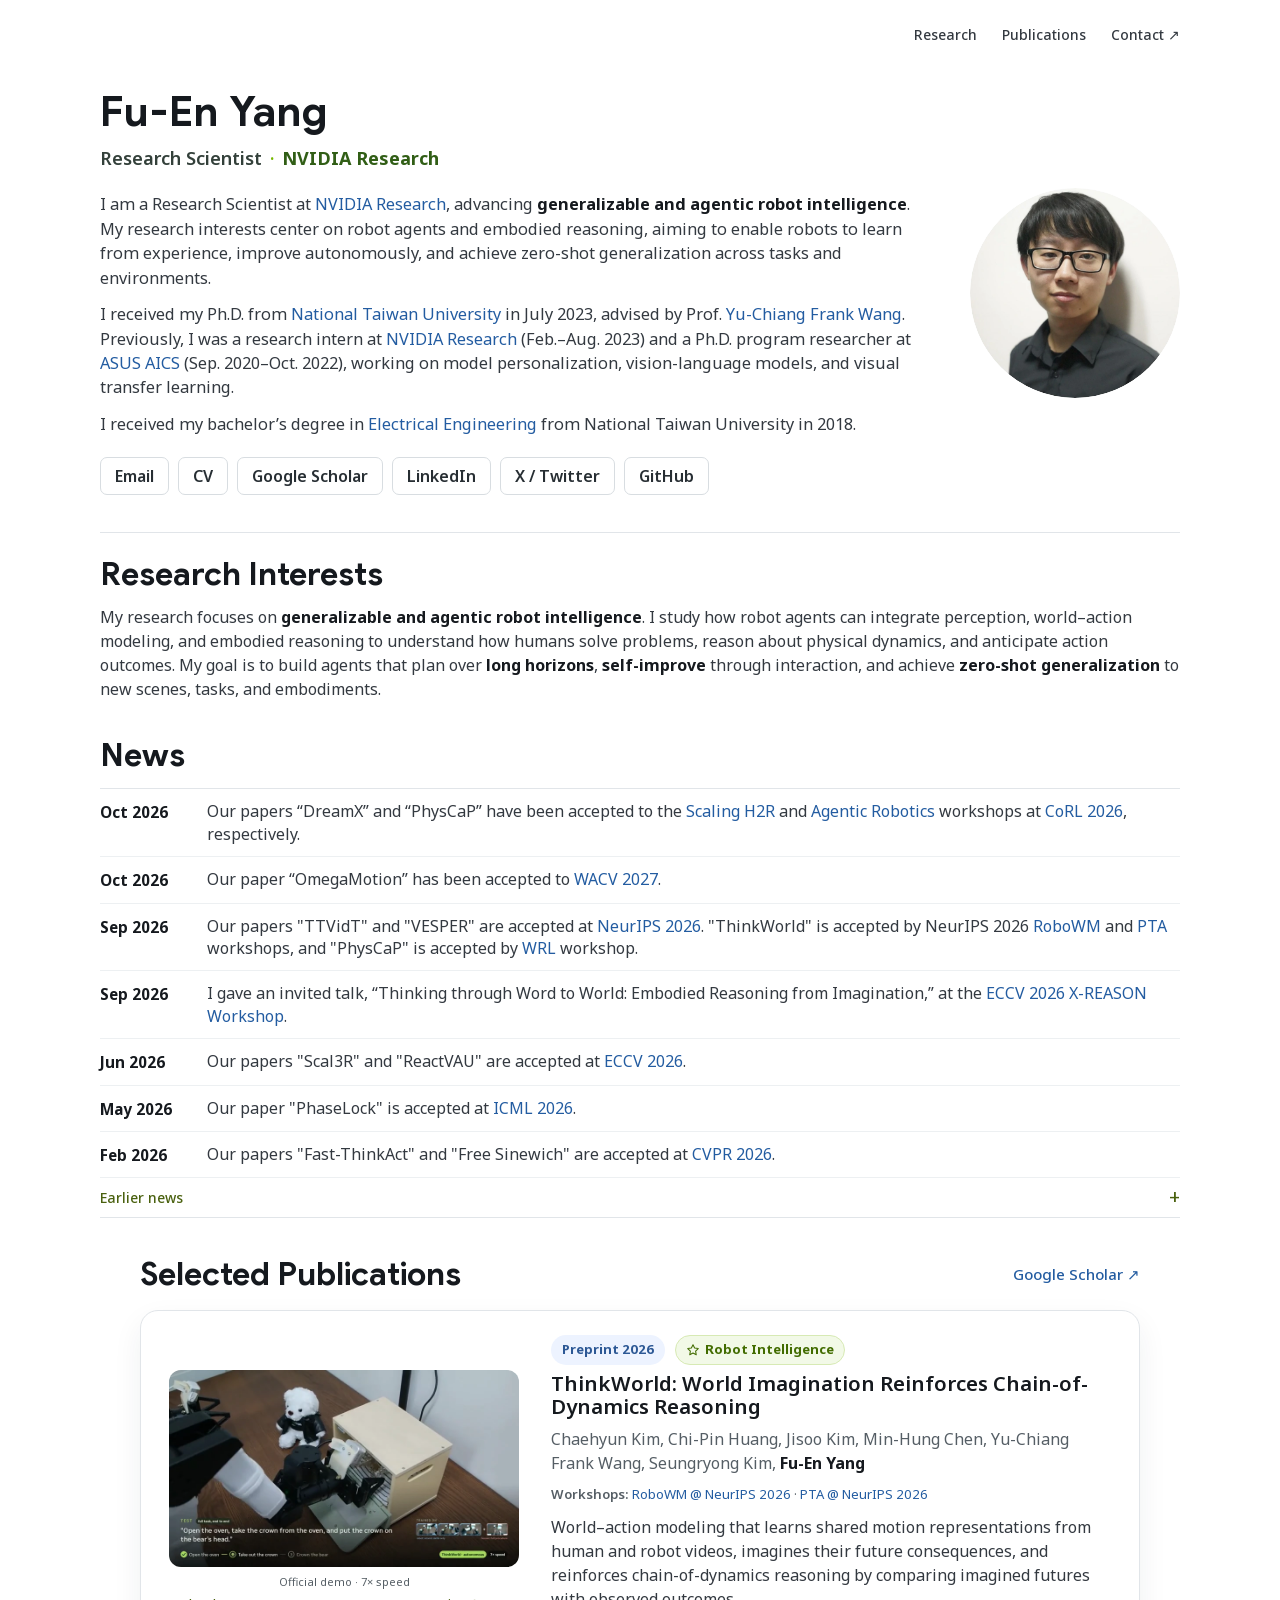
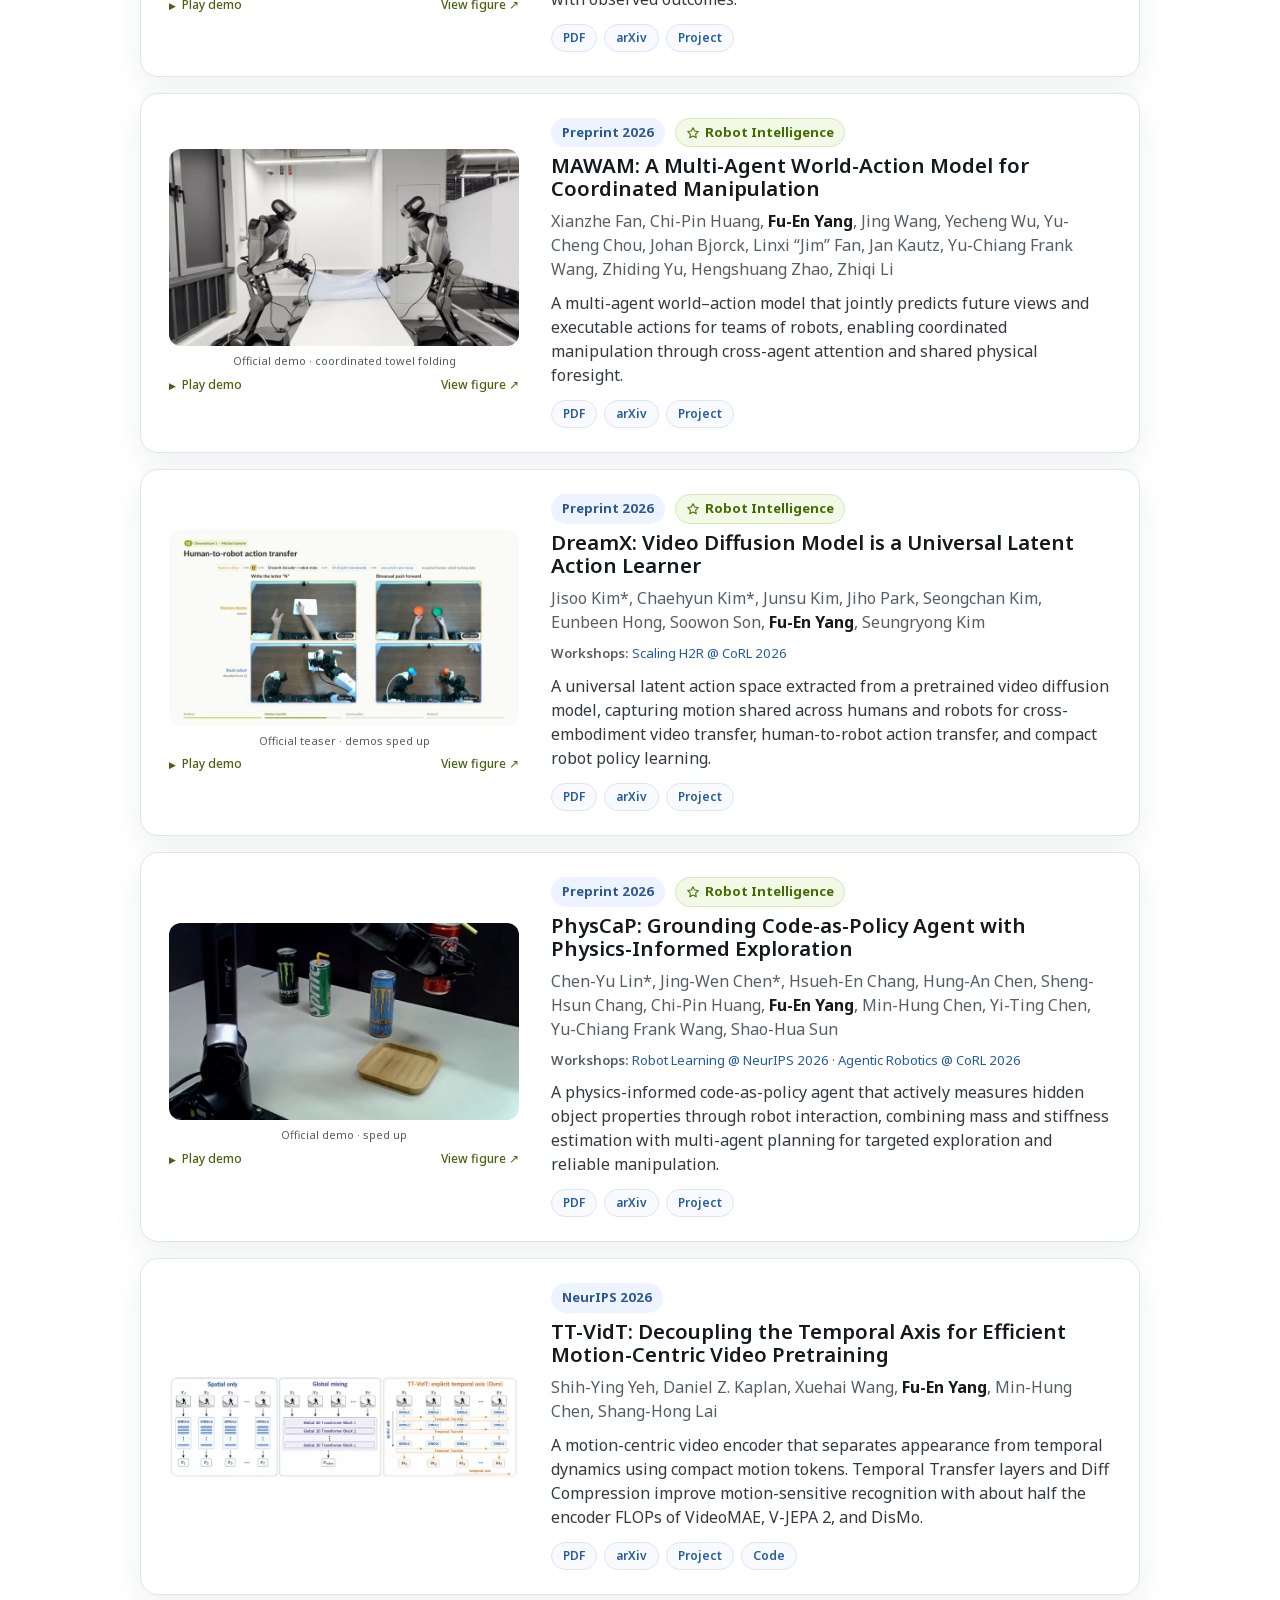
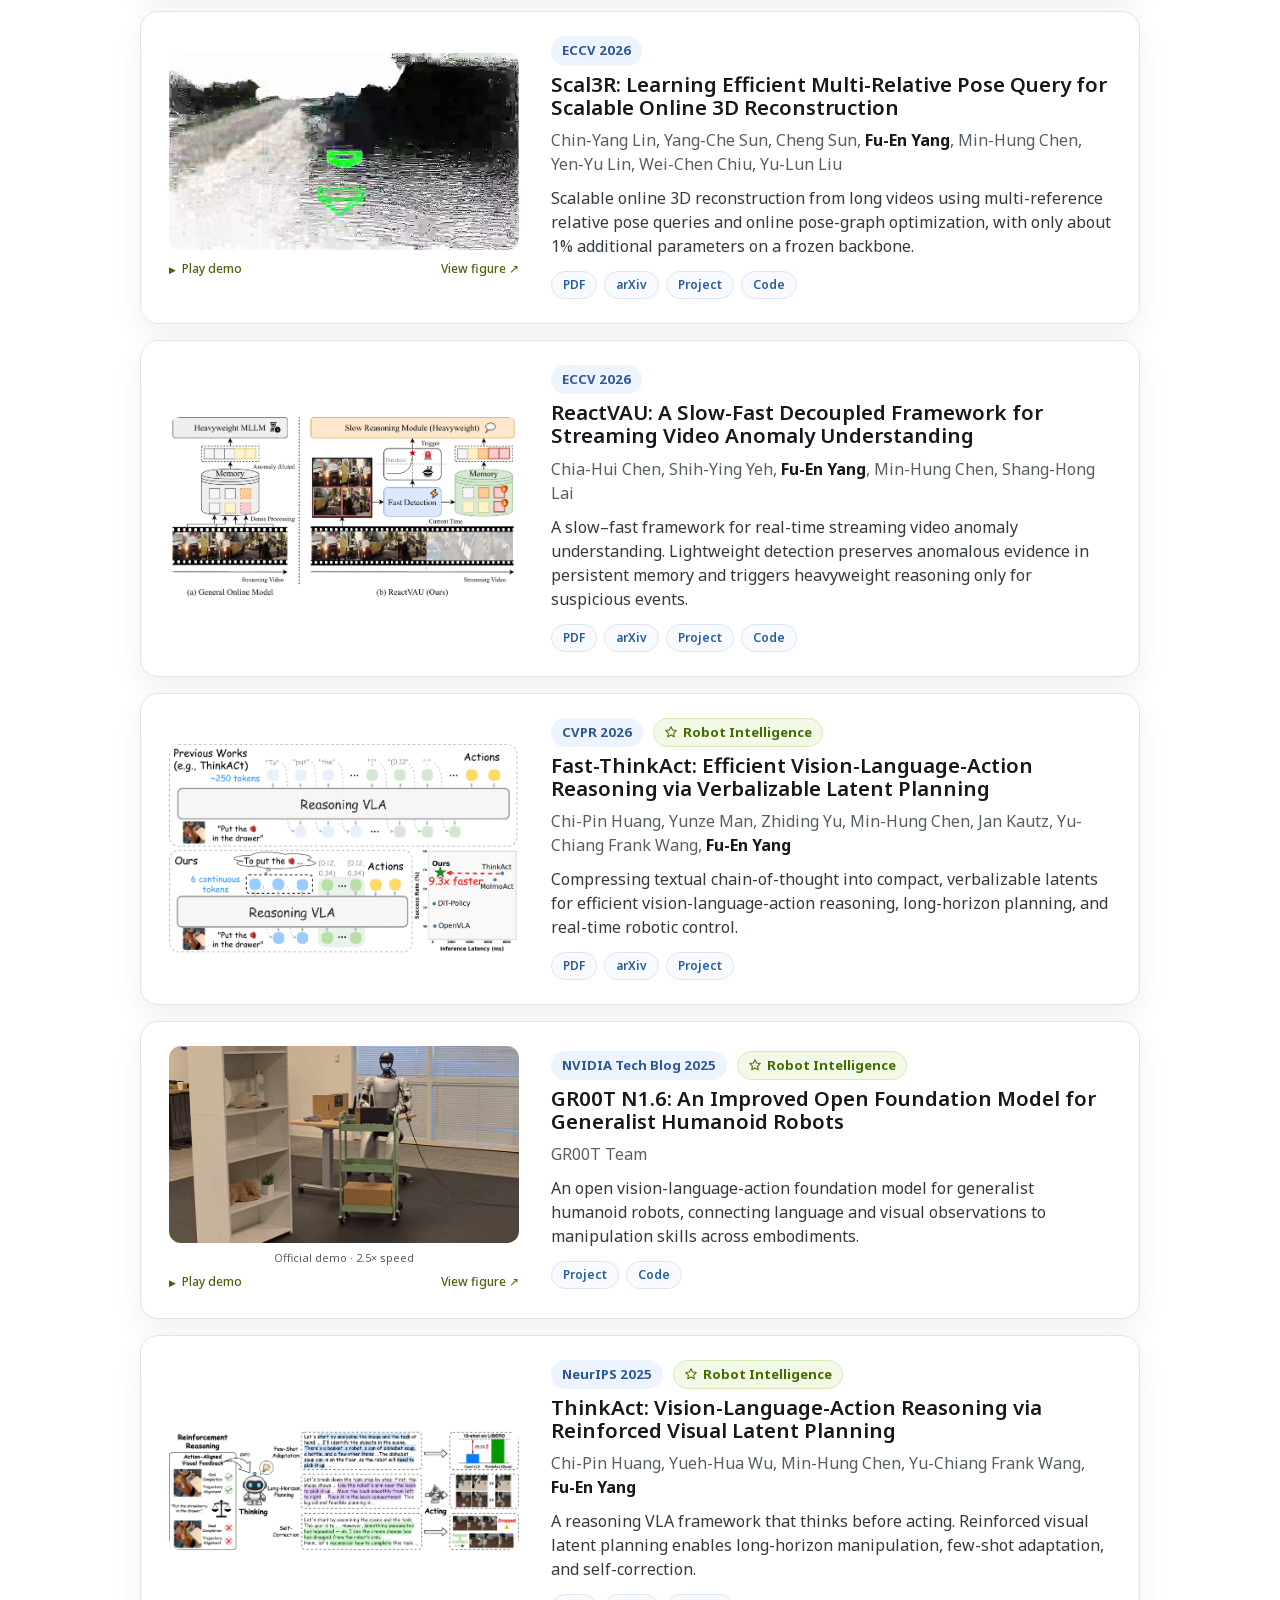
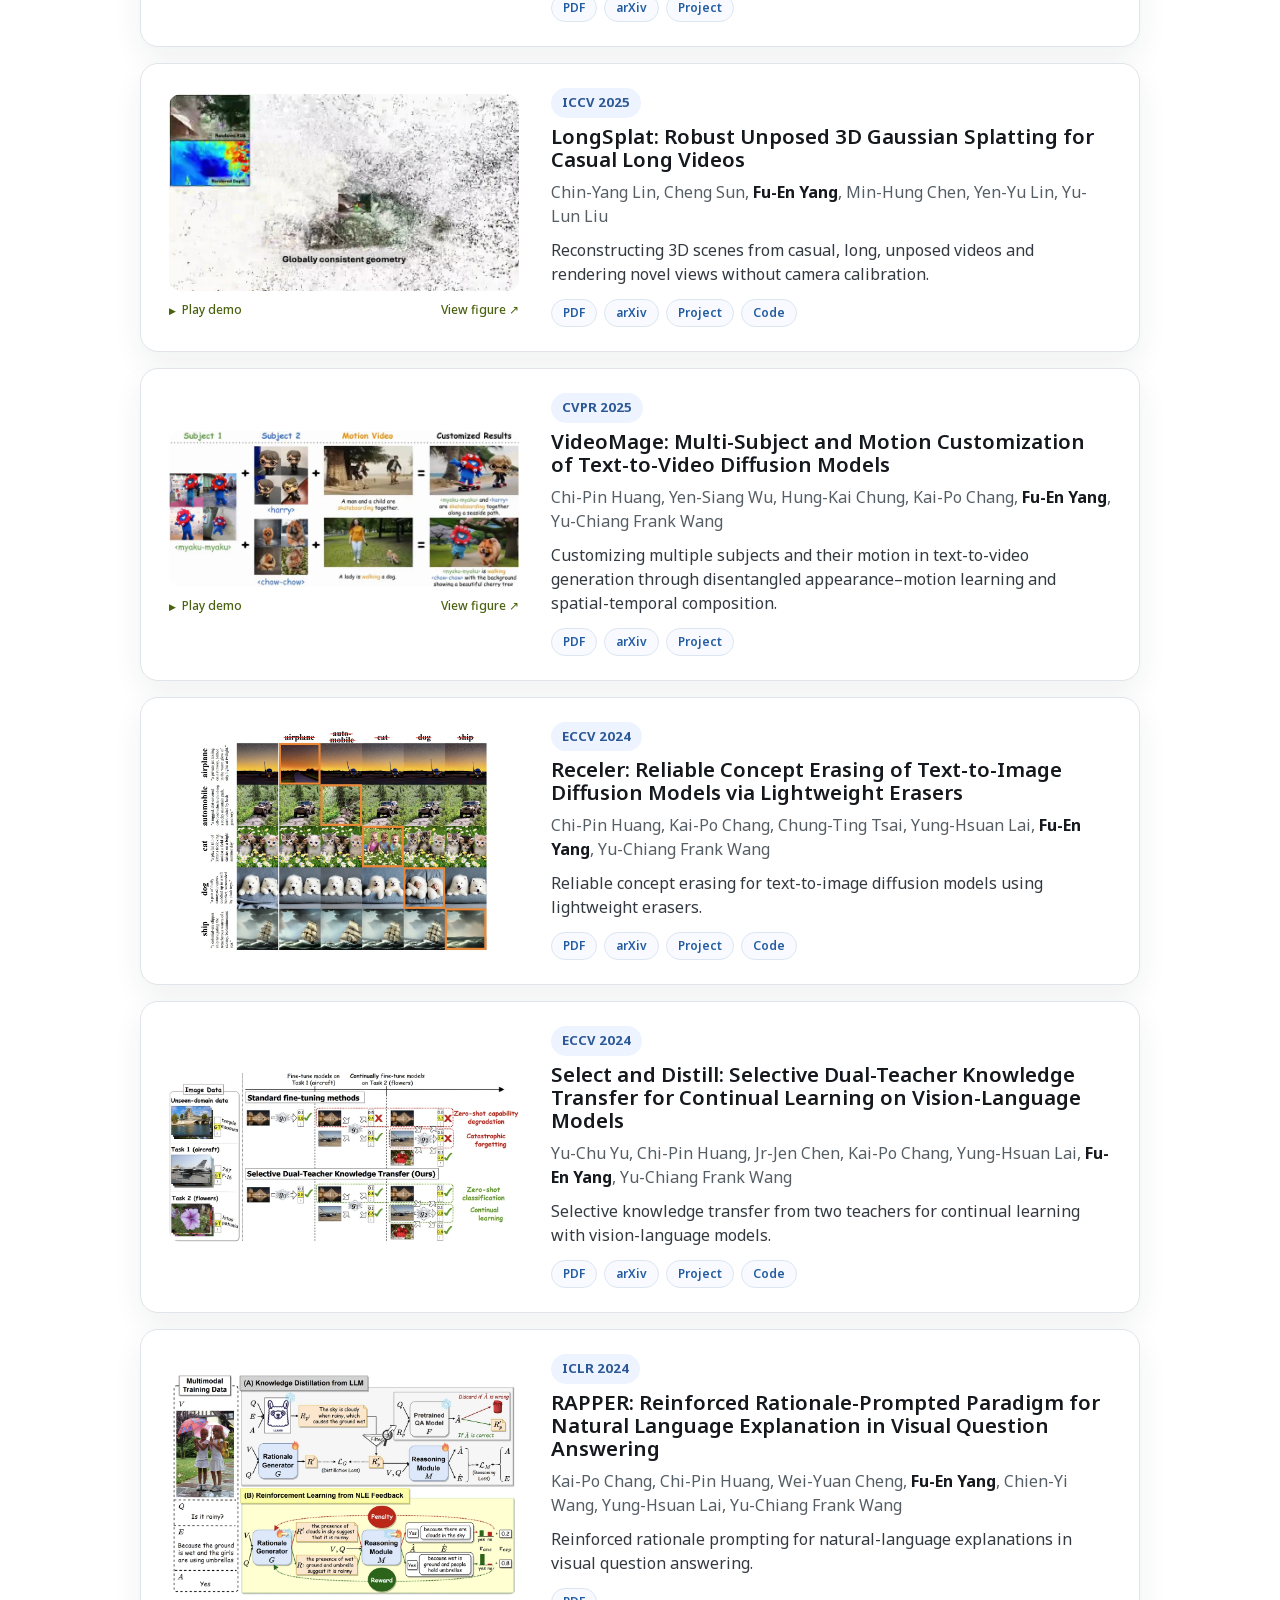
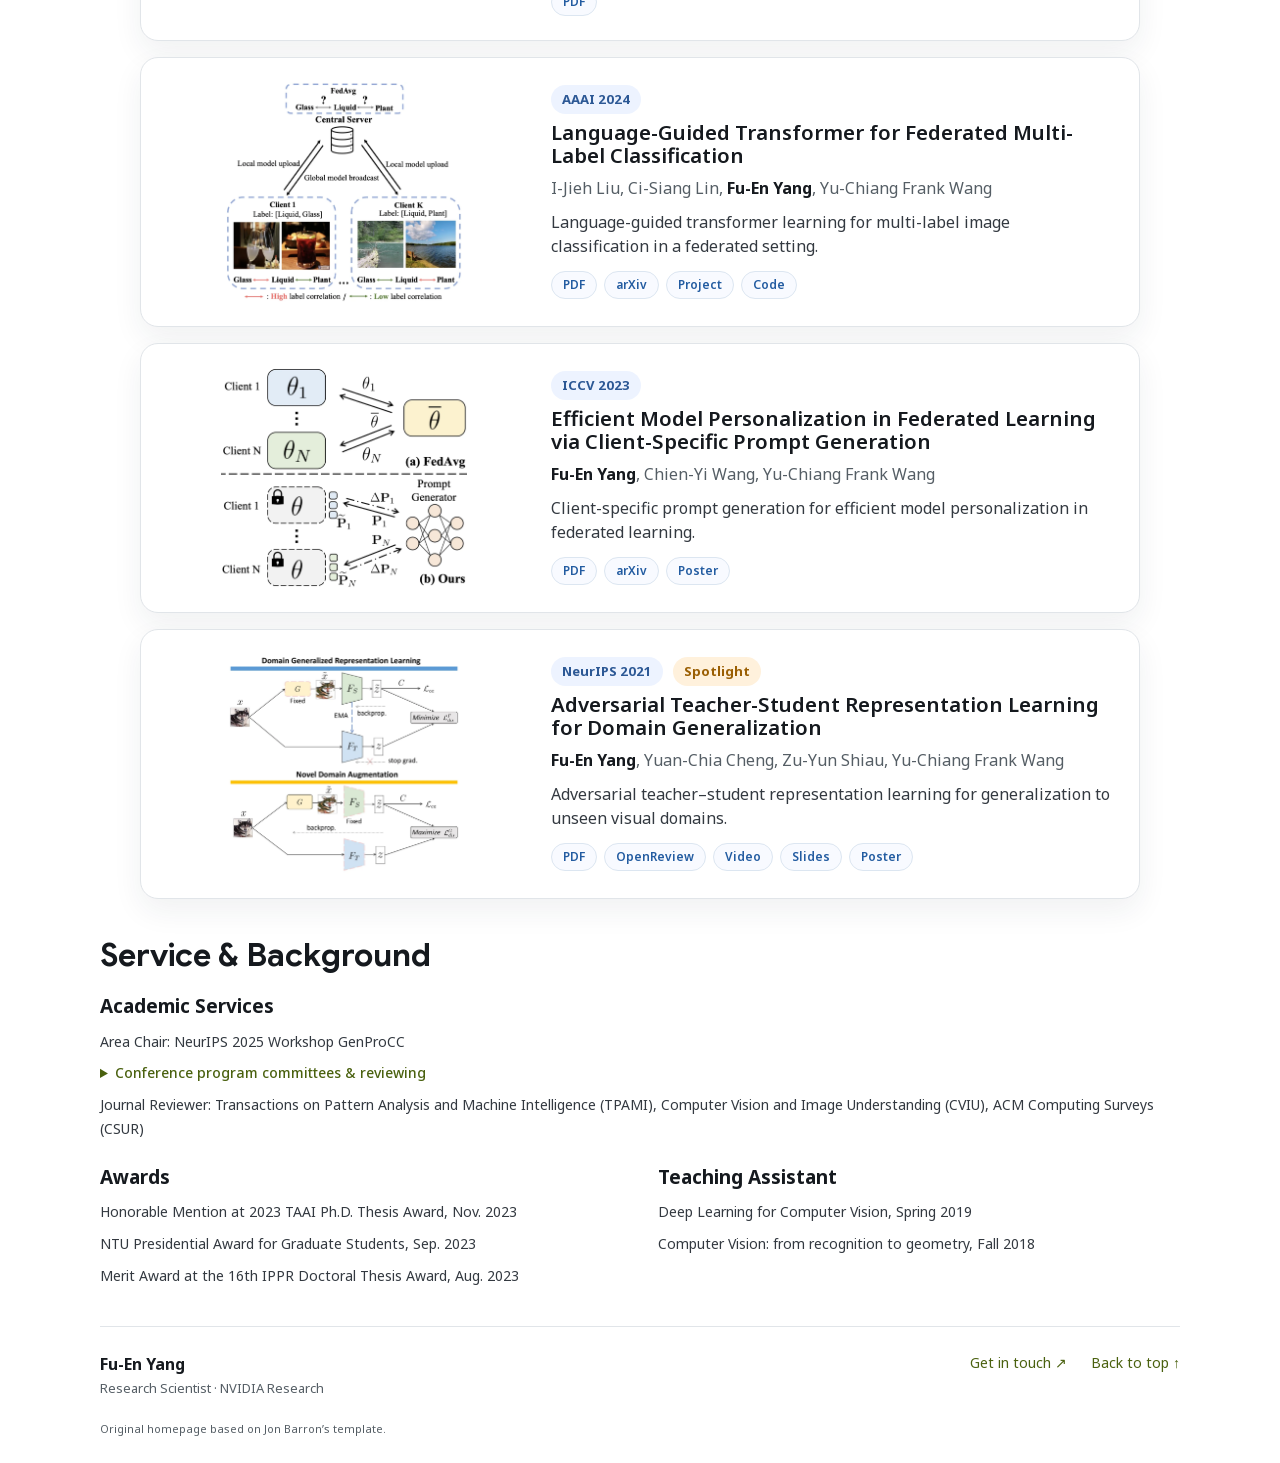
==== commit 6dccfa98: "Align MAWAM badge with Preprint 2026 labels" ====
--- a/index.html
+++ b/index.html
@@ -99,7 +99,7 @@
             aria-label="Play demo for MAWAM: A Multi-Agent World-Action Model for Coordinated Manipulation" aria-pressed="false">Play demo</button><a class="figure-link" href="assets/media/mawam-poster.webp" target="_blank" rel="noopener noreferrer" aria-label="View research figure for MAWAM: A Multi-Agent World-Action Model for Coordinated Manipulation">View figure ↗</a></figcaption>
         </figure>
         <div class="paper-copy">
-          <div class="paper-meta"><span class="badge">arXiv 2026</span><span class="badge badge-robotics"><svg viewBox="0 0 24 24" aria-hidden="true" focusable="false"><path d="m12 3 2.78 5.63L21 9.54l-4.5 4.39 1.06 6.19L12 17.2l-5.56 2.92 1.06-6.19L3 9.54l6.22-.91Z"/></svg>Robot Intelligence</span></div>
+          <div class="paper-meta"><span class="badge">Preprint 2026</span><span class="badge badge-robotics"><svg viewBox="0 0 24 24" aria-hidden="true" focusable="false"><path d="m12 3 2.78 5.63L21 9.54l-4.5 4.39 1.06 6.19L12 17.2l-5.56 2.92 1.06-6.19L3 9.54l6.22-.91Z"/></svg>Robot Intelligence</span></div>
           <h3 id="title-mawam"><a class="" href="https://research-staging.nvidia.com/labs/lpr/mawam/" target="_blank" rel="noopener noreferrer" >MAWAM: A Multi-Agent World-Action Model for Coordinated Manipulation</a></h3>
           <p class="authors"><a class="" href="https://github.com/XianzheFan" target="_blank" rel="noopener noreferrer" >Xianzhe Fan</a>, <a class="" href="https://jasper0314-huang.github.io/" target="_blank" rel="noopener noreferrer" >Chi-Pin Huang</a>, <strong>Fu-En Yang</strong>, <a class="" href="https://scholar.google.com/citations?user=cdL5PqgAAAAJ&amp;hl=en" target="_blank" rel="noopener noreferrer" >Jing Wang</a>, <a class="" href="https://hanlab.mit.edu/team/yecheng-wu" target="_blank" rel="noopener noreferrer" >Yecheng Wu</a>, <a class="" href="https://johnson111788.github.io/" target="_blank" rel="noopener noreferrer" >Yu-Cheng Chou</a>, <a class="" href="https://scholar.google.com/citations?user=Q_YY6OMAAAAJ" target="_blank" rel="noopener noreferrer" >Johan Bjorck</a>, <a class="" href="https://jimfan.me/" target="_blank" rel="noopener noreferrer" >Linxi “Jim” Fan</a>, <a class="" href="https://jankautz.com/" target="_blank" rel="noopener noreferrer" >Jan Kautz</a>, <a class="" href="https://vllab.ee.ntu.edu.tw/ycwang.html" target="_blank" rel="noopener noreferrer" >Yu-Chiang Frank Wang</a>, <a class="" href="https://chrisding.github.io/" target="_blank" rel="noopener noreferrer" >Zhiding Yu</a>, <a class="" href="https://i.cs.hku.hk/~hszhao/" target="_blank" rel="noopener noreferrer" >Hengshuang Zhao</a>, <a class="" href="https://zhiqi-li.github.io/" target="_blank" rel="noopener noreferrer" >Zhiqi Li</a></p>
 
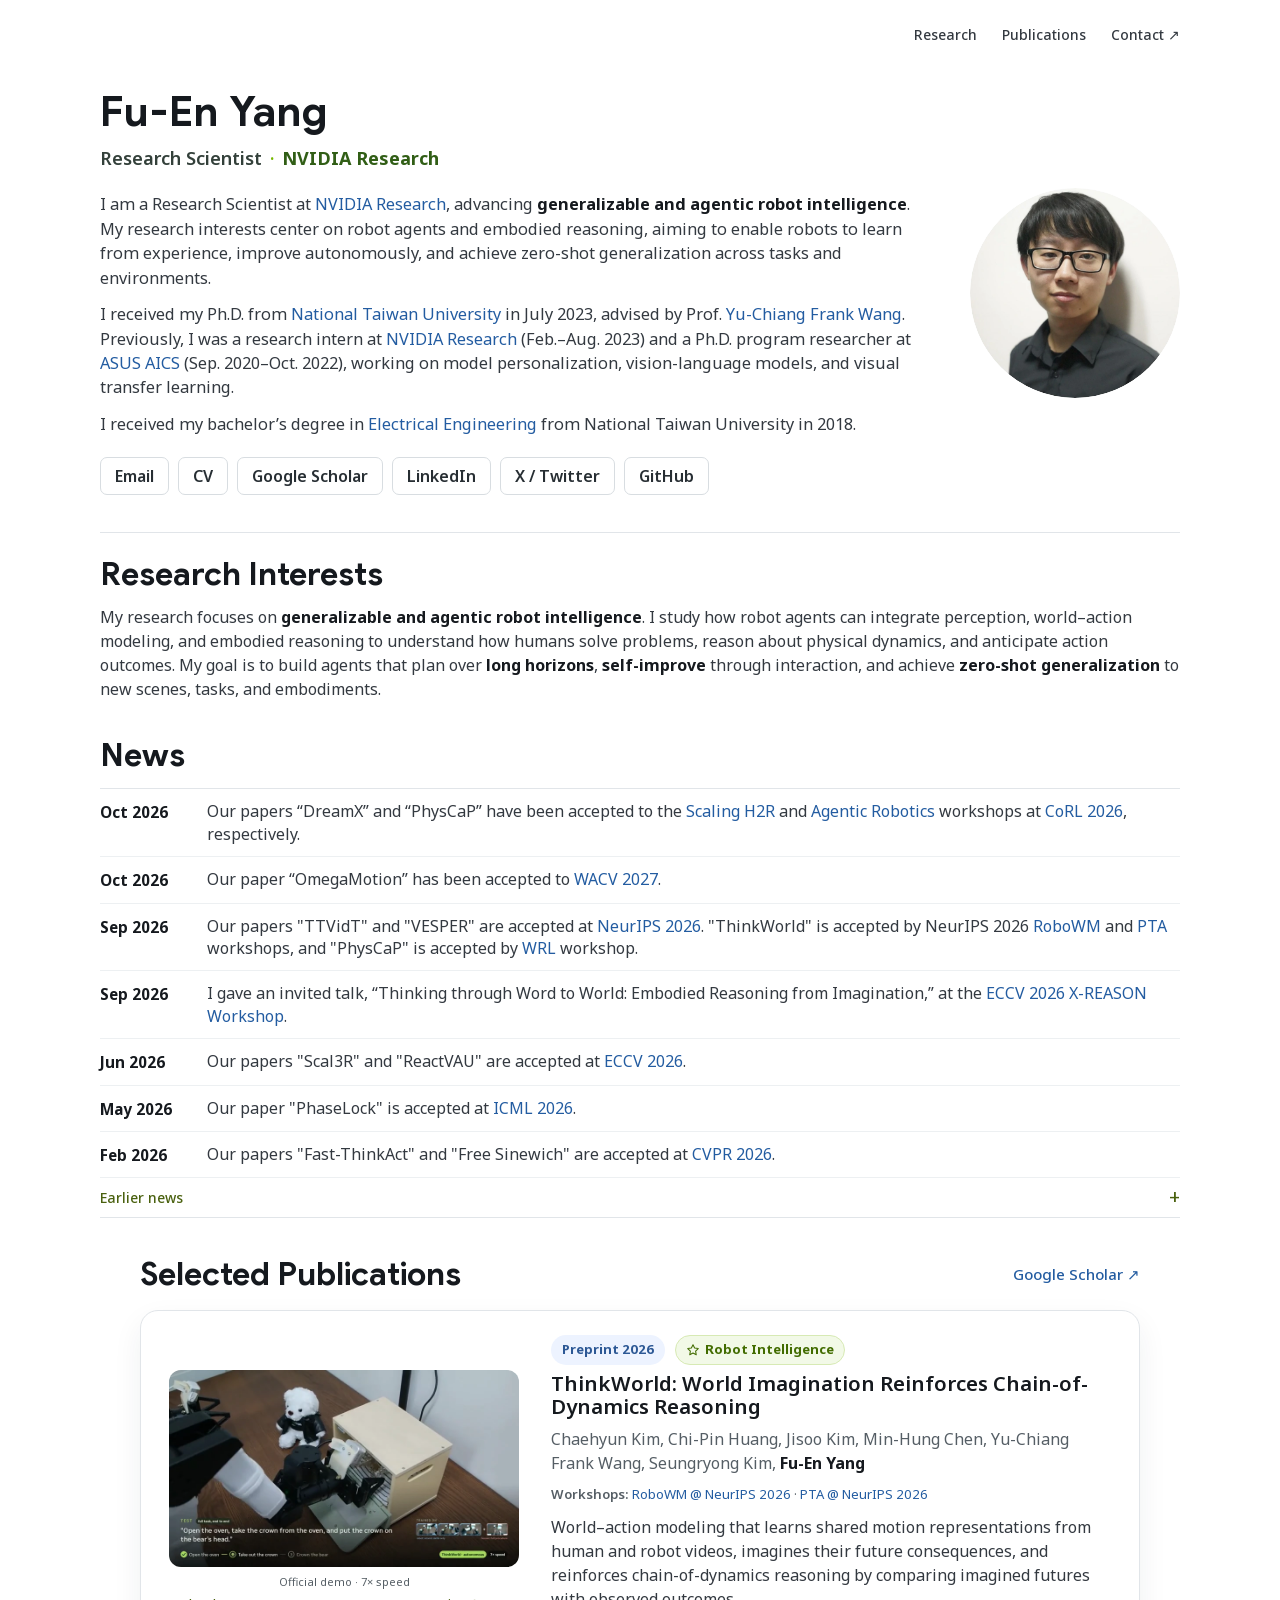
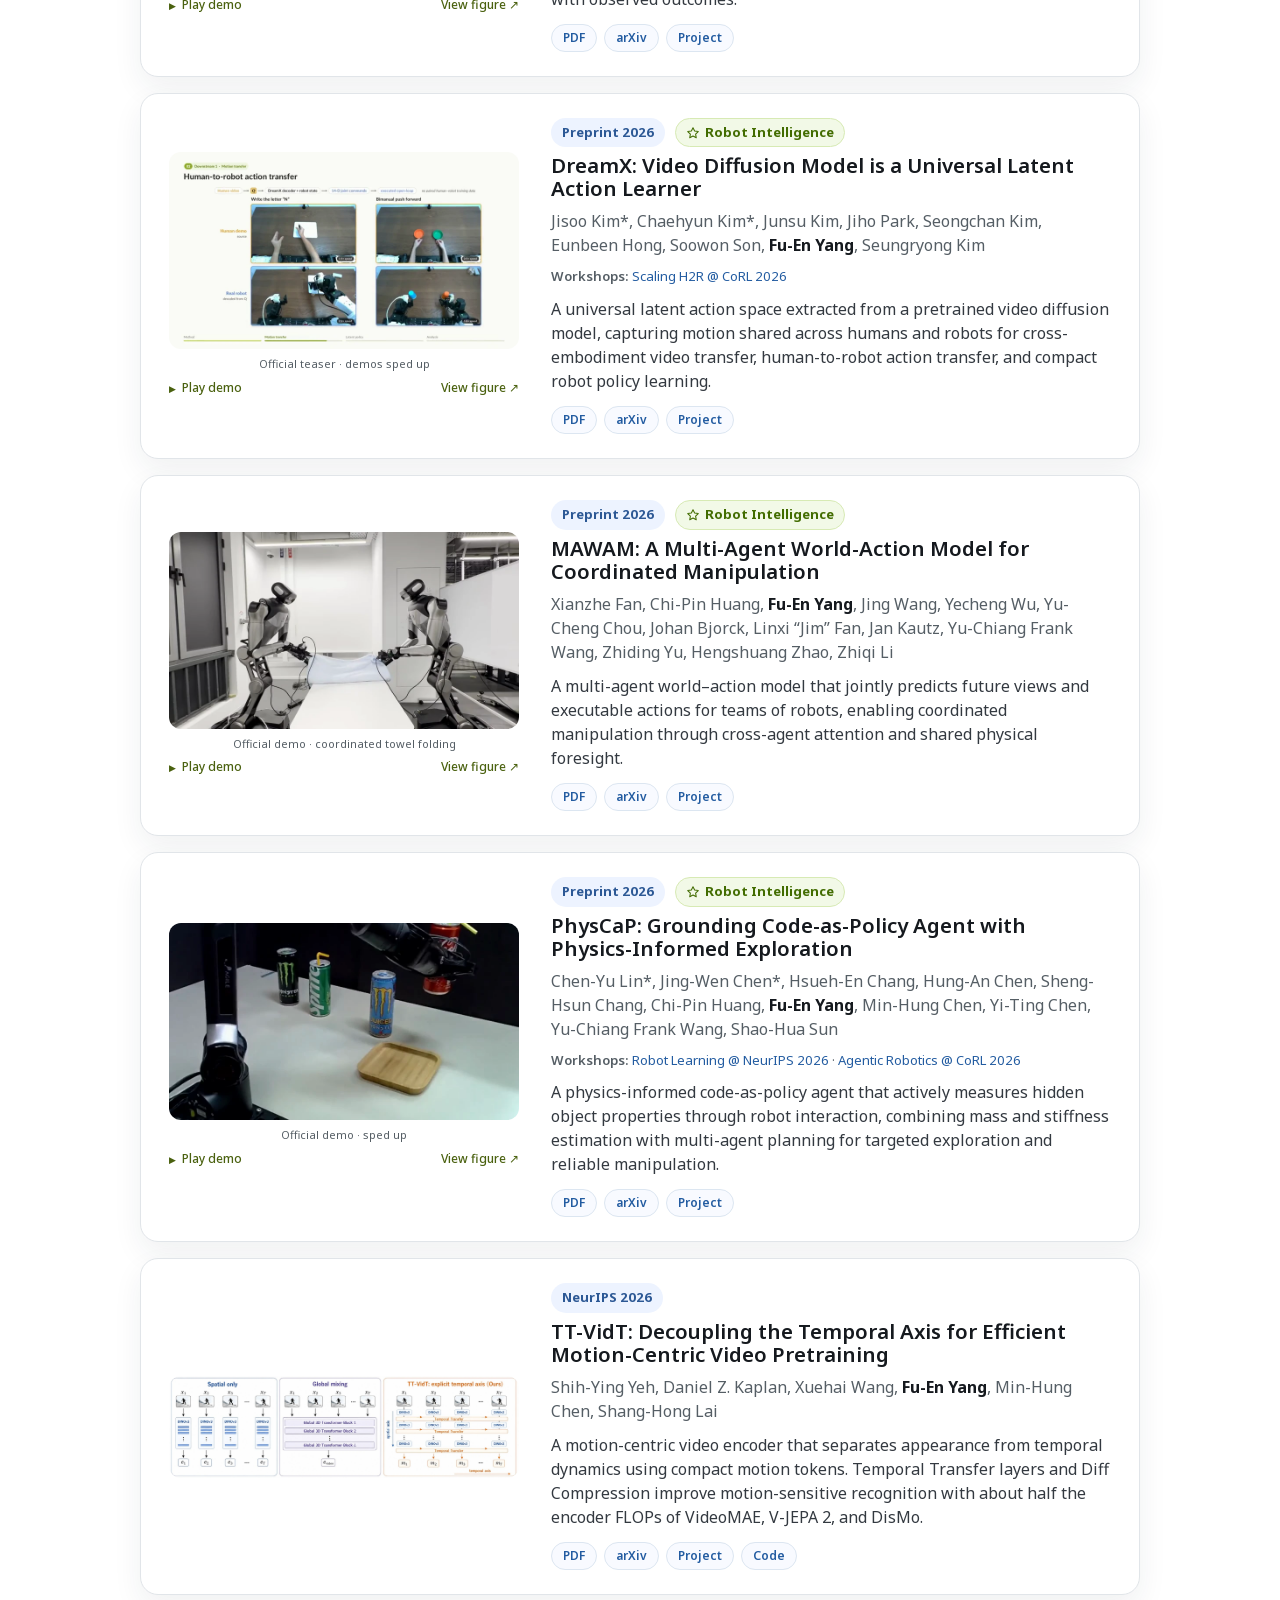
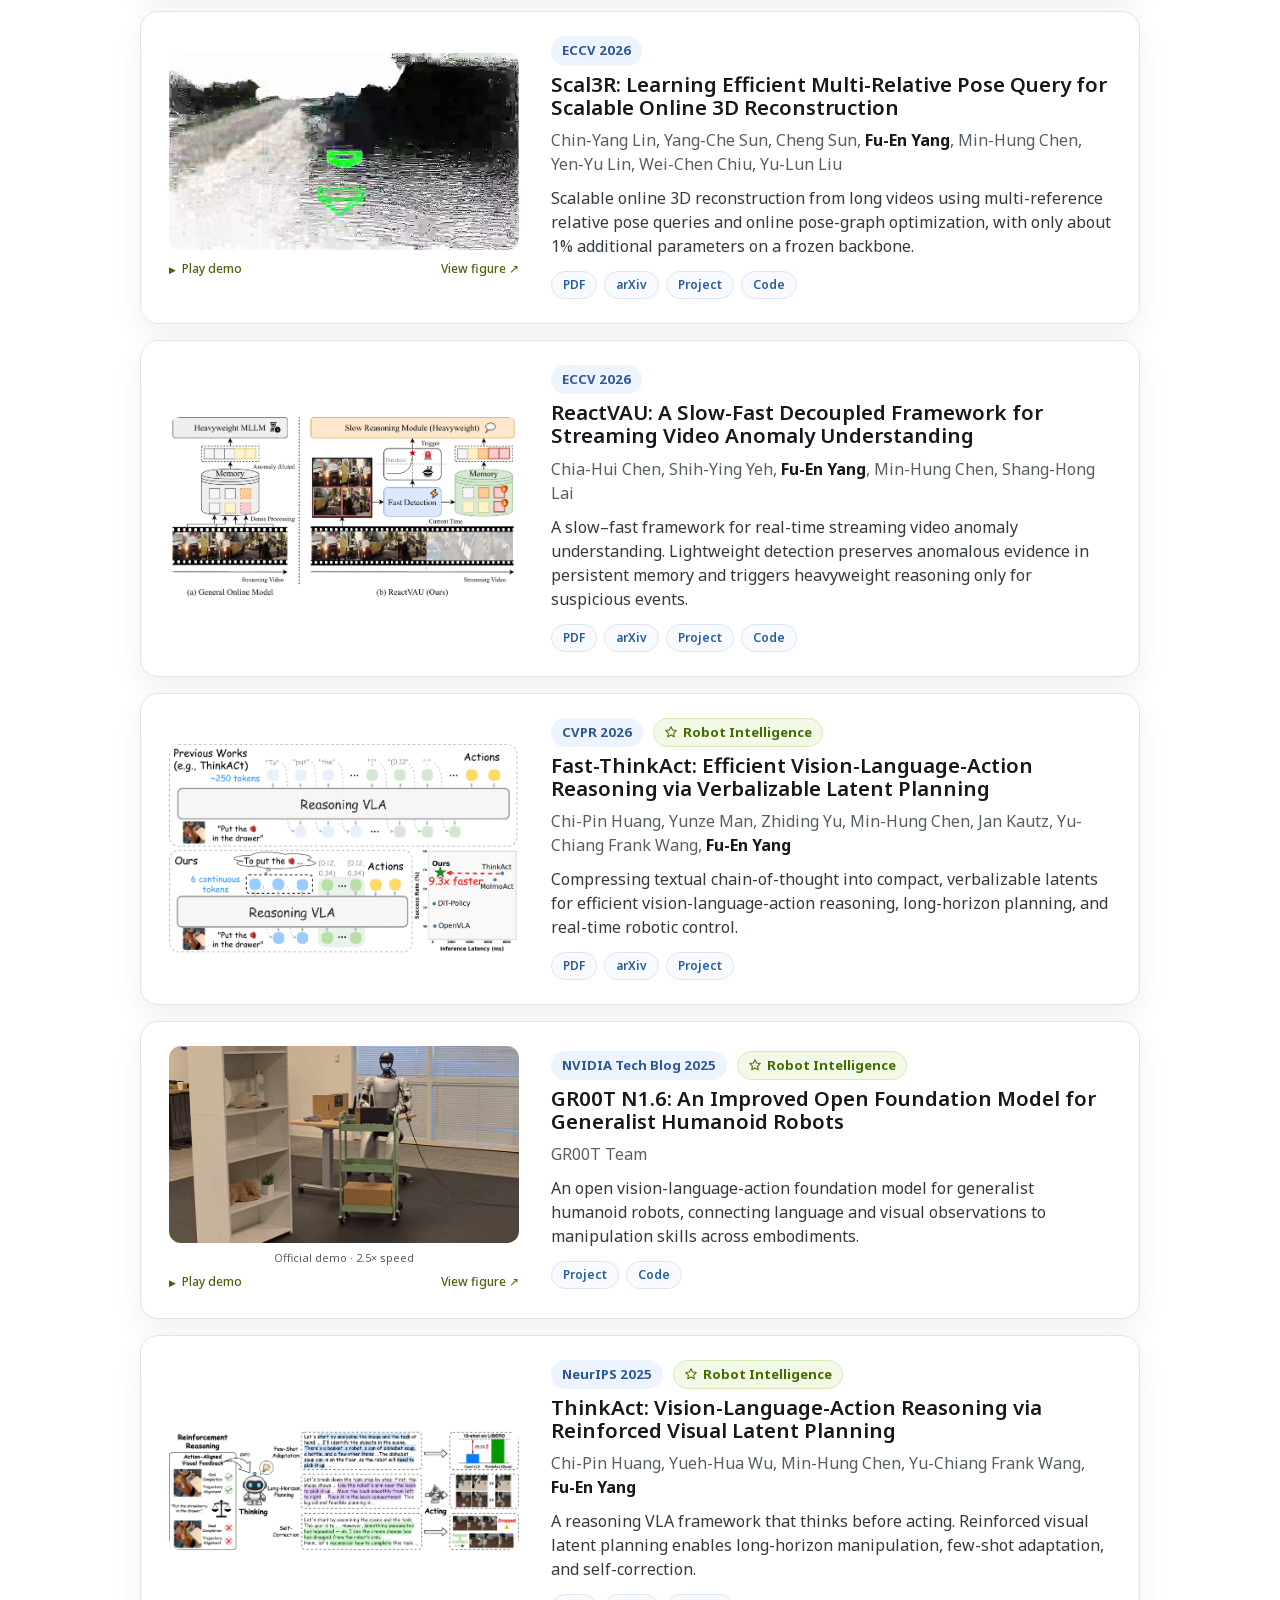
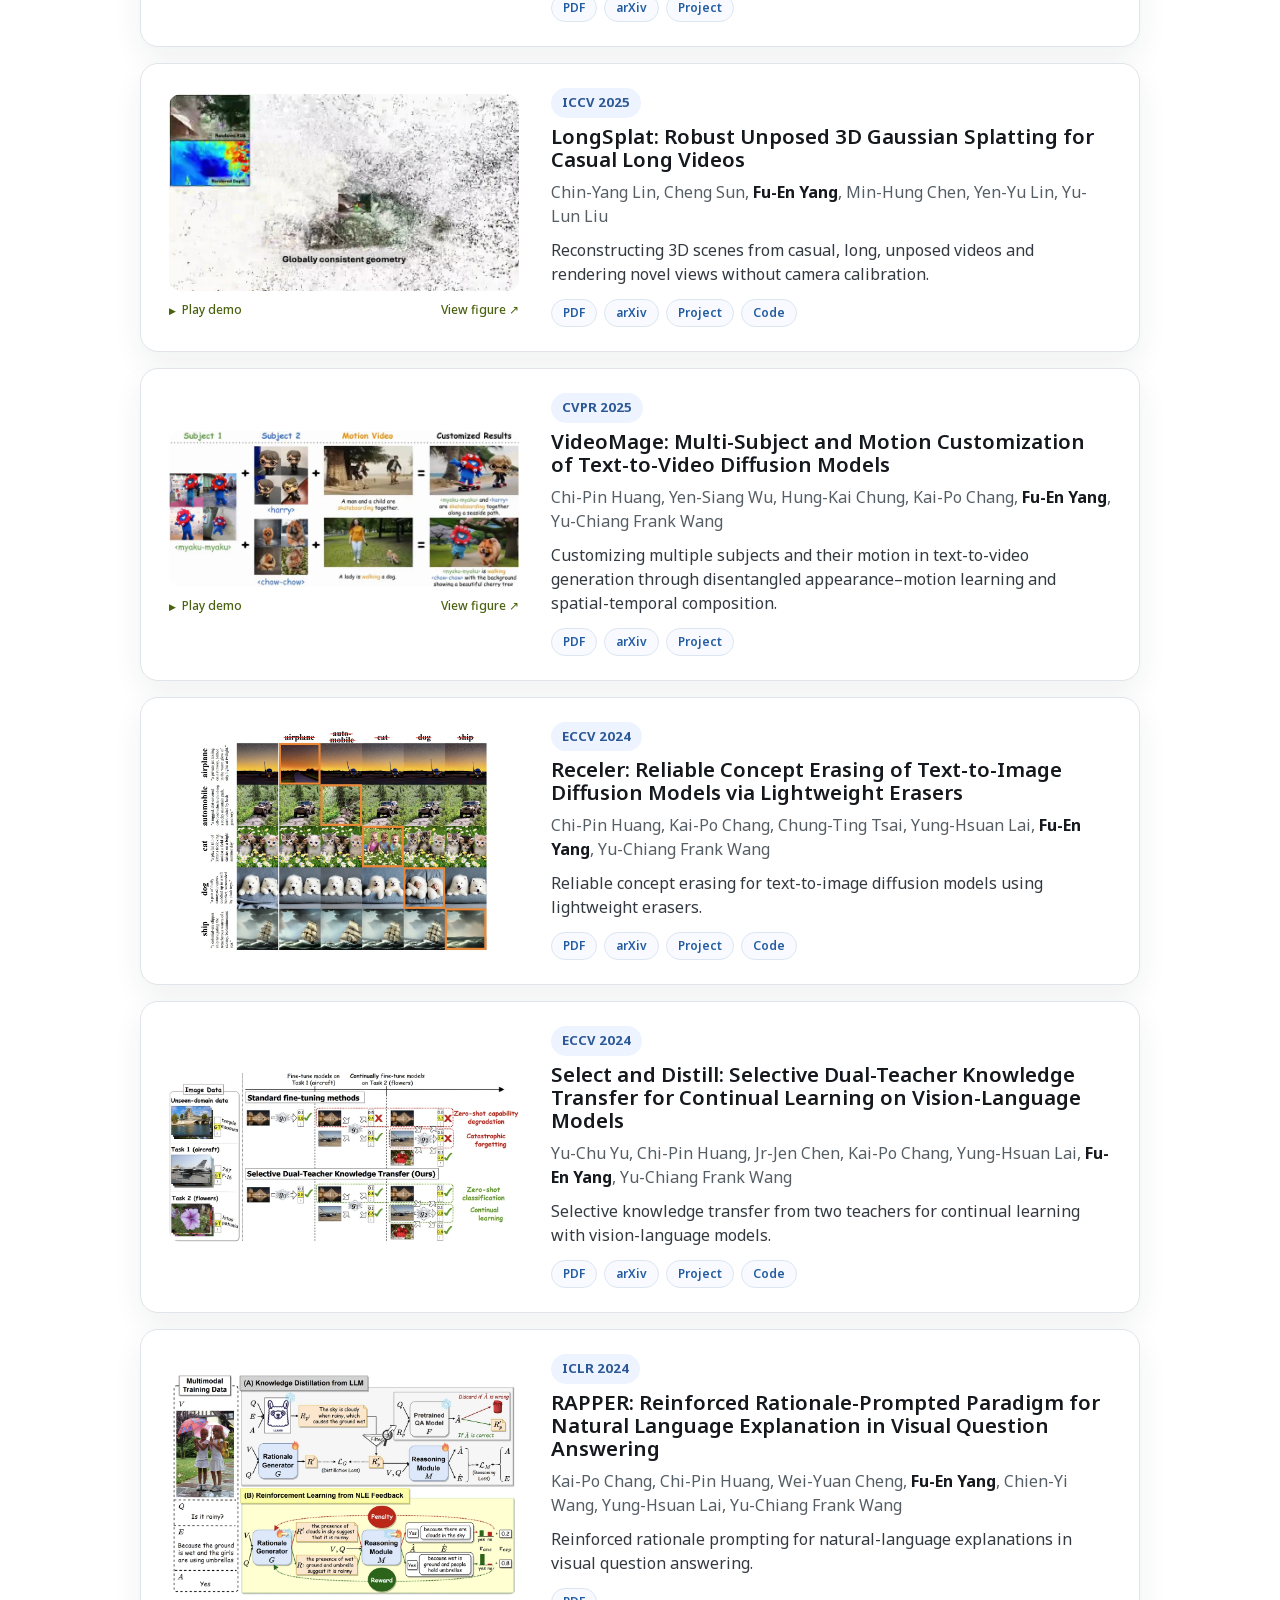
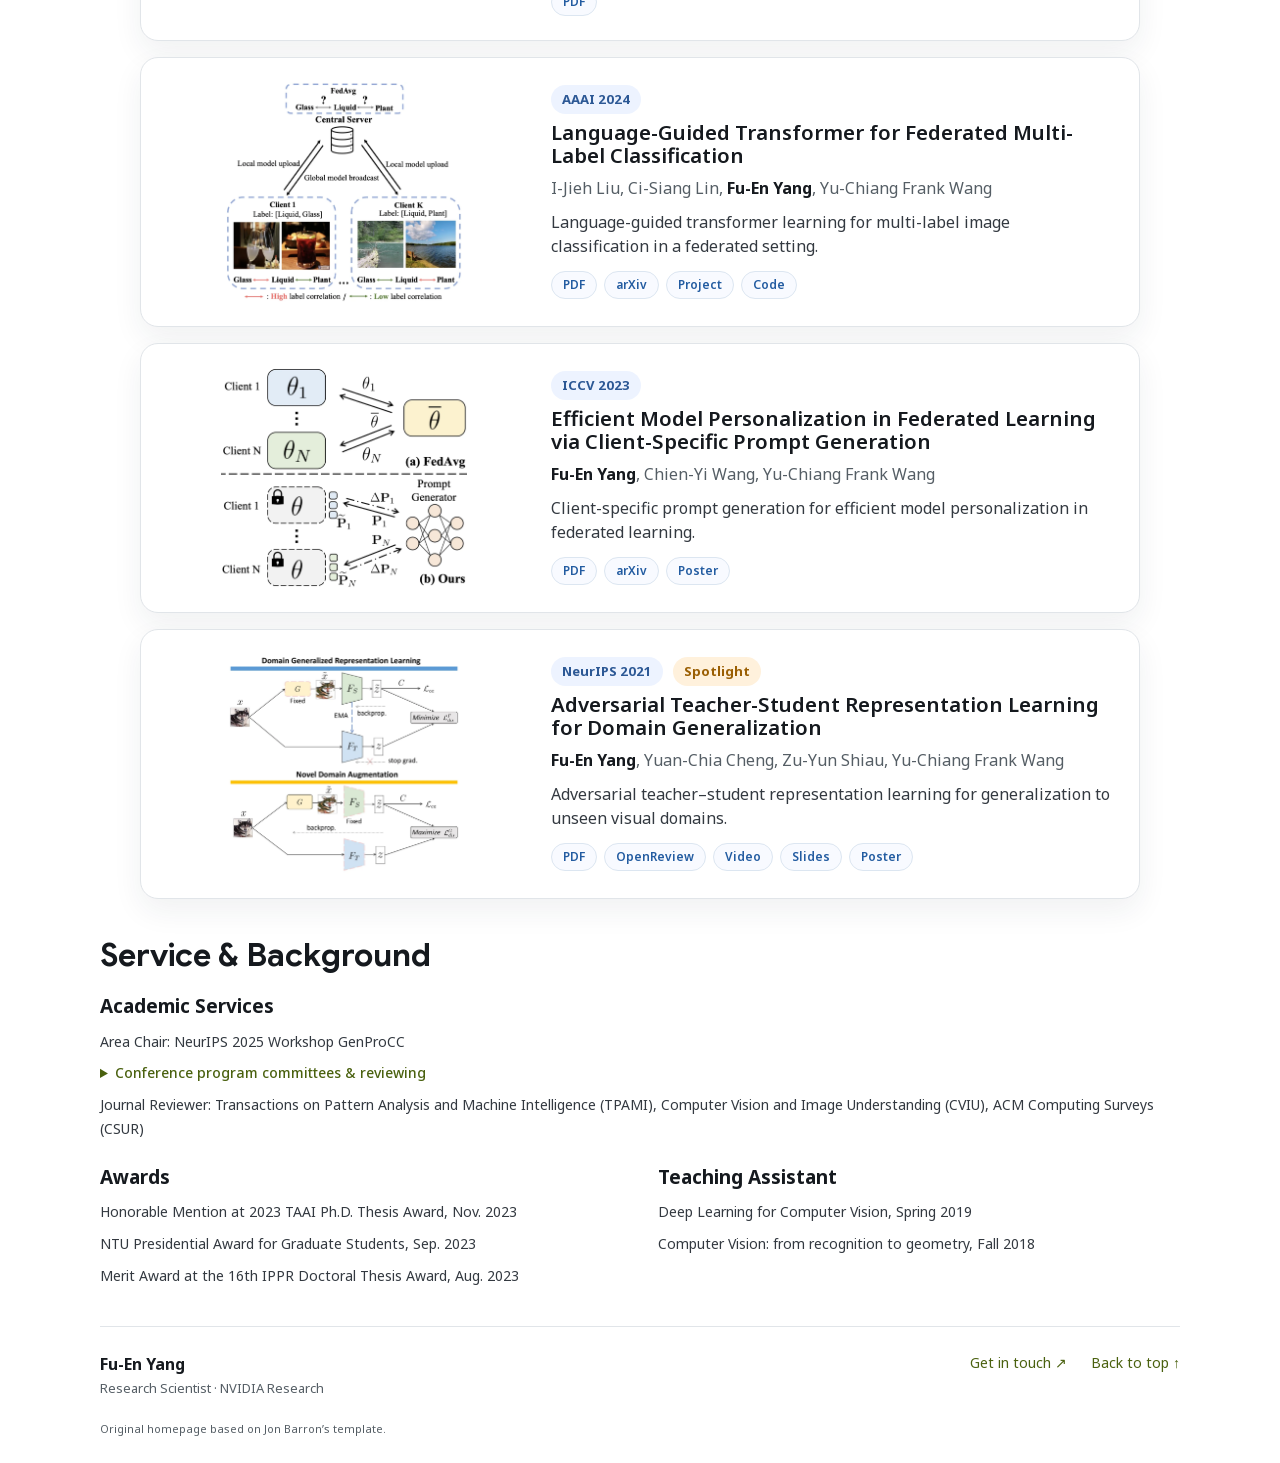
==== commit 523efe1b: "Place DreamX above MAWAM in featured publications" ====
--- a/index.html
+++ b/index.html
@@ -87,26 +87,6 @@
           <nav class="paper-links" aria-label="Resources for ThinkWorld: World Imagination Reinforces Chain-of-Dynamics Reasoning"><a class="paper-link" href="https://arxiv.org/pdf/2610.37666" target="_blank" rel="noopener noreferrer" >PDF</a><a class="paper-link" href="https://arxiv.org/abs/2610.37666" target="_blank" rel="noopener noreferrer" >arXiv</a><a class="paper-link" href="https://thinkworld-project.github.io/" target="_blank" rel="noopener noreferrer" >Project</a></nav>
         </div>
       </article>
-<article class="publication" id="mawam" aria-labelledby="title-mawam">
-        <figure class="paper-figure">
-          <div class="media-stage">
-            <img src="assets/media/mawam-poster.webp" alt="Two Galaxea R1 Pro robots jointly lift, align and fold a bath towel using MAWAM." width="800" height="450" loading="lazy" decoding="async">
-            <video class="demo-video" muted loop playsinline preload="none"
-            poster="assets/media/mawam-poster.webp" data-src="assets/media/mawam.mp4"
-            aria-label="MAWAM: A Multi-Agent World-Action Model for Coordinated Manipulation — silent project demonstration"></video>
-          </div>
-          <figcaption><span class="demo-note">Official demo · coordinated towel folding</span><button class="demo-toggle" type="button" hidden
-            aria-label="Play demo for MAWAM: A Multi-Agent World-Action Model for Coordinated Manipulation" aria-pressed="false">Play demo</button><a class="figure-link" href="assets/media/mawam-poster.webp" target="_blank" rel="noopener noreferrer" aria-label="View research figure for MAWAM: A Multi-Agent World-Action Model for Coordinated Manipulation">View figure ↗</a></figcaption>
-        </figure>
-        <div class="paper-copy">
-          <div class="paper-meta"><span class="badge">Preprint 2026</span><span class="badge badge-robotics"><svg viewBox="0 0 24 24" aria-hidden="true" focusable="false"><path d="m12 3 2.78 5.63L21 9.54l-4.5 4.39 1.06 6.19L12 17.2l-5.56 2.92 1.06-6.19L3 9.54l6.22-.91Z"/></svg>Robot Intelligence</span></div>
-          <h3 id="title-mawam"><a class="" href="https://research-staging.nvidia.com/labs/lpr/mawam/" target="_blank" rel="noopener noreferrer" >MAWAM: A Multi-Agent World-Action Model for Coordinated Manipulation</a></h3>
-          <p class="authors"><a class="" href="https://github.com/XianzheFan" target="_blank" rel="noopener noreferrer" >Xianzhe Fan</a>, <a class="" href="https://jasper0314-huang.github.io/" target="_blank" rel="noopener noreferrer" >Chi-Pin Huang</a>, <strong>Fu-En Yang</strong>, <a class="" href="https://scholar.google.com/citations?user=cdL5PqgAAAAJ&amp;hl=en" target="_blank" rel="noopener noreferrer" >Jing Wang</a>, <a class="" href="https://hanlab.mit.edu/team/yecheng-wu" target="_blank" rel="noopener noreferrer" >Yecheng Wu</a>, <a class="" href="https://johnson111788.github.io/" target="_blank" rel="noopener noreferrer" >Yu-Cheng Chou</a>, <a class="" href="https://scholar.google.com/citations?user=Q_YY6OMAAAAJ" target="_blank" rel="noopener noreferrer" >Johan Bjorck</a>, <a class="" href="https://jimfan.me/" target="_blank" rel="noopener noreferrer" >Linxi “Jim” Fan</a>, <a class="" href="https://jankautz.com/" target="_blank" rel="noopener noreferrer" >Jan Kautz</a>, <a class="" href="https://vllab.ee.ntu.edu.tw/ycwang.html" target="_blank" rel="noopener noreferrer" >Yu-Chiang Frank Wang</a>, <a class="" href="https://chrisding.github.io/" target="_blank" rel="noopener noreferrer" >Zhiding Yu</a>, <a class="" href="https://i.cs.hku.hk/~hszhao/" target="_blank" rel="noopener noreferrer" >Hengshuang Zhao</a>, <a class="" href="https://zhiqi-li.github.io/" target="_blank" rel="noopener noreferrer" >Zhiqi Li</a></p>
-
-          <p class="paper-description">A multi-agent world–action model that jointly predicts future views and executable actions for teams of robots, enabling coordinated manipulation through cross-agent attention and shared physical foresight.</p>
-          <nav class="paper-links" aria-label="Resources for MAWAM: A Multi-Agent World-Action Model for Coordinated Manipulation"><a class="paper-link" href="https://arxiv.org/pdf/2611.25105" target="_blank" rel="noopener noreferrer" >PDF</a><a class="paper-link" href="https://arxiv.org/abs/2611.25105" target="_blank" rel="noopener noreferrer" >arXiv</a><a class="paper-link" href="https://research-staging.nvidia.com/labs/lpr/mawam/" target="_blank" rel="noopener noreferrer" >Project</a></nav>
-        </div>
-      </article>
 <article class="publication" id="dreamx" aria-labelledby="title-dreamx">
         <figure class="paper-figure">
           <div class="media-stage">
@@ -125,6 +105,26 @@
           <p class="paper-workshops"><span>Workshops:</span> <a class="" href="https://scaling-h2r-corl.github.io/" target="_blank" rel="noopener noreferrer" >Scaling H2R @ CoRL 2026</a></p>
           <p class="paper-description">A universal latent action space extracted from a pretrained video diffusion model, capturing motion shared across humans and robots for cross-embodiment video transfer, human-to-robot action transfer, and compact robot policy learning.</p>
           <nav class="paper-links" aria-label="Resources for DreamX: Video Diffusion Model is a Universal Latent Action Learner"><a class="paper-link" href="https://arxiv.org/pdf/2611.05377" target="_blank" rel="noopener noreferrer" >PDF</a><a class="paper-link" href="https://arxiv.org/abs/2611.05377" target="_blank" rel="noopener noreferrer" >arXiv</a><a class="paper-link" href="https://cvlab-kaist.github.io/DreamX/" target="_blank" rel="noopener noreferrer" >Project</a></nav>
+        </div>
+      </article>
+<article class="publication" id="mawam" aria-labelledby="title-mawam">
+        <figure class="paper-figure">
+          <div class="media-stage">
+            <img src="assets/media/mawam-poster.webp" alt="Two Galaxea R1 Pro robots jointly lift, align and fold a bath towel using MAWAM." width="800" height="450" loading="lazy" decoding="async">
+            <video class="demo-video" muted loop playsinline preload="none"
+            poster="assets/media/mawam-poster.webp" data-src="assets/media/mawam.mp4"
+            aria-label="MAWAM: A Multi-Agent World-Action Model for Coordinated Manipulation — silent project demonstration"></video>
+          </div>
+          <figcaption><span class="demo-note">Official demo · coordinated towel folding</span><button class="demo-toggle" type="button" hidden
+            aria-label="Play demo for MAWAM: A Multi-Agent World-Action Model for Coordinated Manipulation" aria-pressed="false">Play demo</button><a class="figure-link" href="assets/media/mawam-poster.webp" target="_blank" rel="noopener noreferrer" aria-label="View research figure for MAWAM: A Multi-Agent World-Action Model for Coordinated Manipulation">View figure ↗</a></figcaption>
+        </figure>
+        <div class="paper-copy">
+          <div class="paper-meta"><span class="badge">Preprint 2026</span><span class="badge badge-robotics"><svg viewBox="0 0 24 24" aria-hidden="true" focusable="false"><path d="m12 3 2.78 5.63L21 9.54l-4.5 4.39 1.06 6.19L12 17.2l-5.56 2.92 1.06-6.19L3 9.54l6.22-.91Z"/></svg>Robot Intelligence</span></div>
+          <h3 id="title-mawam"><a class="" href="https://research-staging.nvidia.com/labs/lpr/mawam/" target="_blank" rel="noopener noreferrer" >MAWAM: A Multi-Agent World-Action Model for Coordinated Manipulation</a></h3>
+          <p class="authors"><a class="" href="https://github.com/XianzheFan" target="_blank" rel="noopener noreferrer" >Xianzhe Fan</a>, <a class="" href="https://jasper0314-huang.github.io/" target="_blank" rel="noopener noreferrer" >Chi-Pin Huang</a>, <strong>Fu-En Yang</strong>, <a class="" href="https://scholar.google.com/citations?user=cdL5PqgAAAAJ&amp;hl=en" target="_blank" rel="noopener noreferrer" >Jing Wang</a>, <a class="" href="https://hanlab.mit.edu/team/yecheng-wu" target="_blank" rel="noopener noreferrer" >Yecheng Wu</a>, <a class="" href="https://johnson111788.github.io/" target="_blank" rel="noopener noreferrer" >Yu-Cheng Chou</a>, <a class="" href="https://scholar.google.com/citations?user=Q_YY6OMAAAAJ" target="_blank" rel="noopener noreferrer" >Johan Bjorck</a>, <a class="" href="https://jimfan.me/" target="_blank" rel="noopener noreferrer" >Linxi “Jim” Fan</a>, <a class="" href="https://jankautz.com/" target="_blank" rel="noopener noreferrer" >Jan Kautz</a>, <a class="" href="https://vllab.ee.ntu.edu.tw/ycwang.html" target="_blank" rel="noopener noreferrer" >Yu-Chiang Frank Wang</a>, <a class="" href="https://chrisding.github.io/" target="_blank" rel="noopener noreferrer" >Zhiding Yu</a>, <a class="" href="https://i.cs.hku.hk/~hszhao/" target="_blank" rel="noopener noreferrer" >Hengshuang Zhao</a>, <a class="" href="https://zhiqi-li.github.io/" target="_blank" rel="noopener noreferrer" >Zhiqi Li</a></p>
+
+          <p class="paper-description">A multi-agent world–action model that jointly predicts future views and executable actions for teams of robots, enabling coordinated manipulation through cross-agent attention and shared physical foresight.</p>
+          <nav class="paper-links" aria-label="Resources for MAWAM: A Multi-Agent World-Action Model for Coordinated Manipulation"><a class="paper-link" href="https://arxiv.org/pdf/2611.25105" target="_blank" rel="noopener noreferrer" >PDF</a><a class="paper-link" href="https://arxiv.org/abs/2611.25105" target="_blank" rel="noopener noreferrer" >arXiv</a><a class="paper-link" href="https://research-staging.nvidia.com/labs/lpr/mawam/" target="_blank" rel="noopener noreferrer" >Project</a></nav>
         </div>
       </article>
 <article class="publication" id="physcap" aria-labelledby="title-physcap">
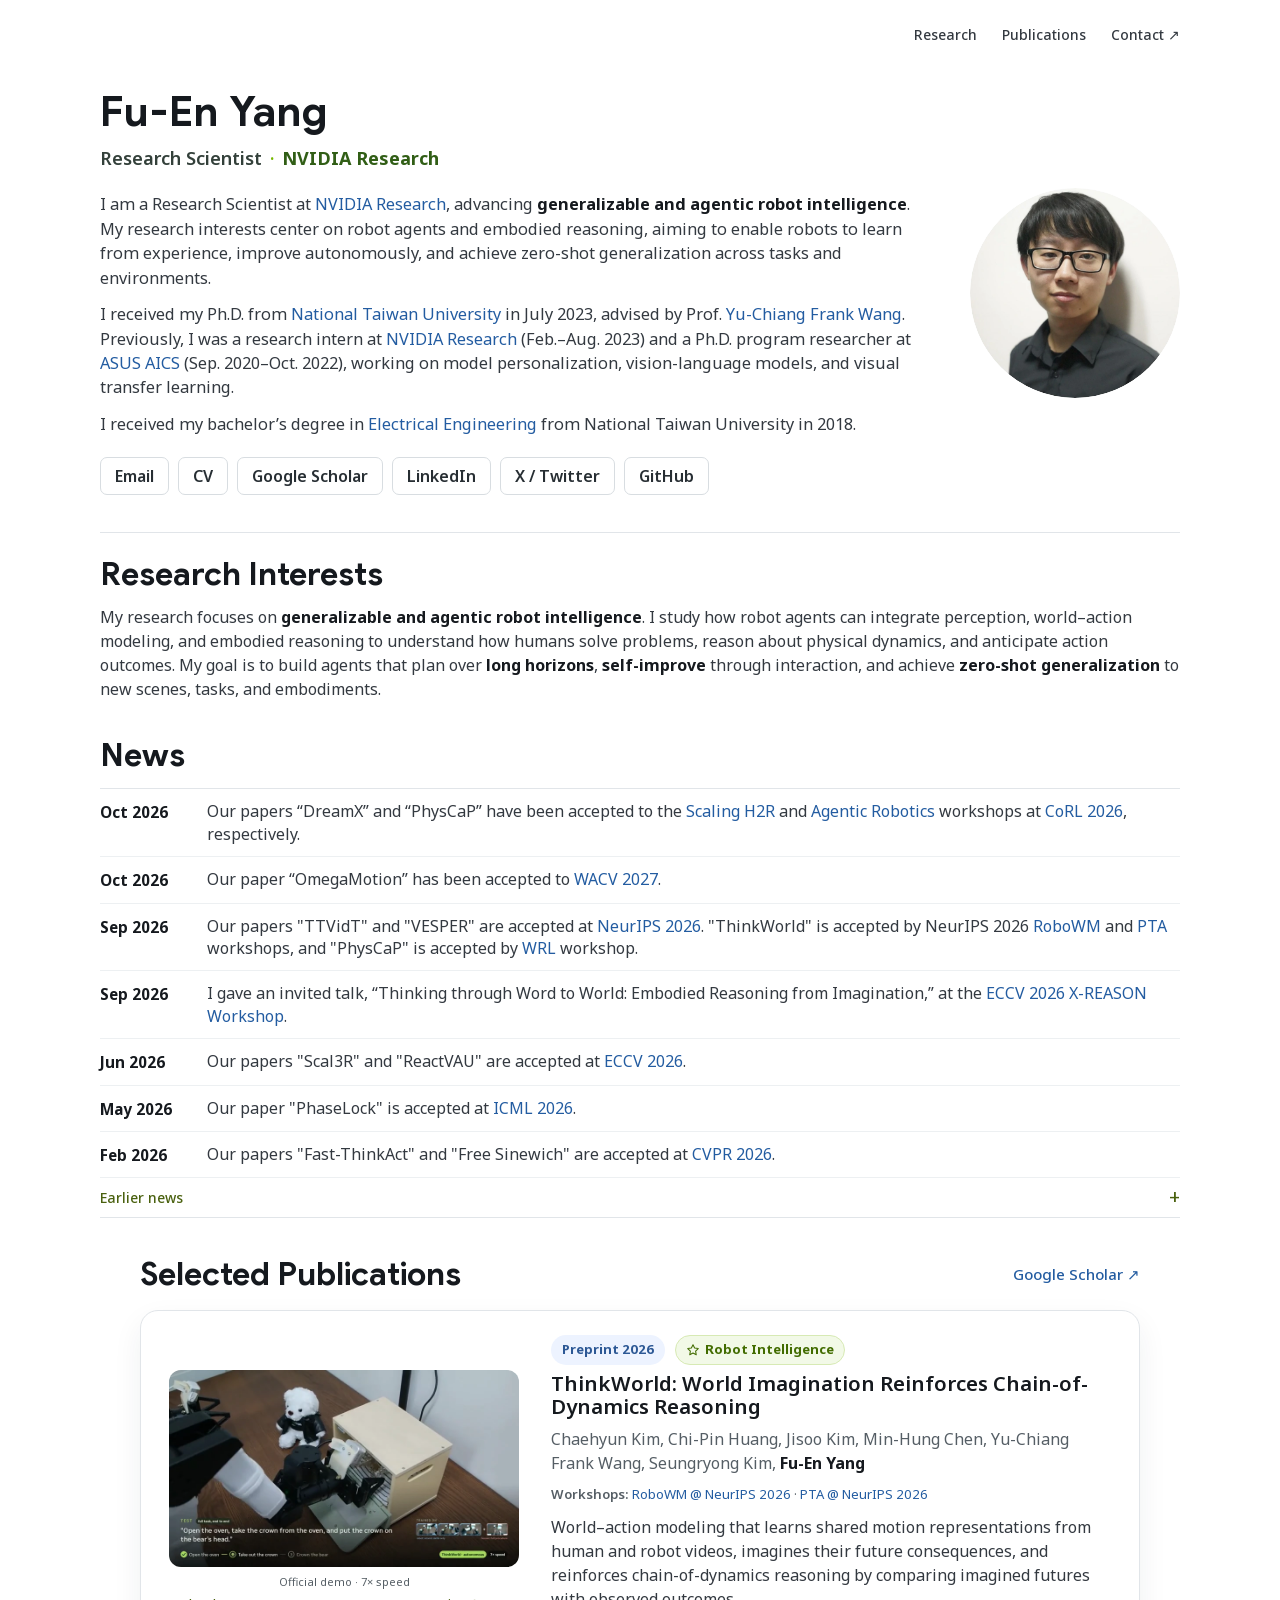
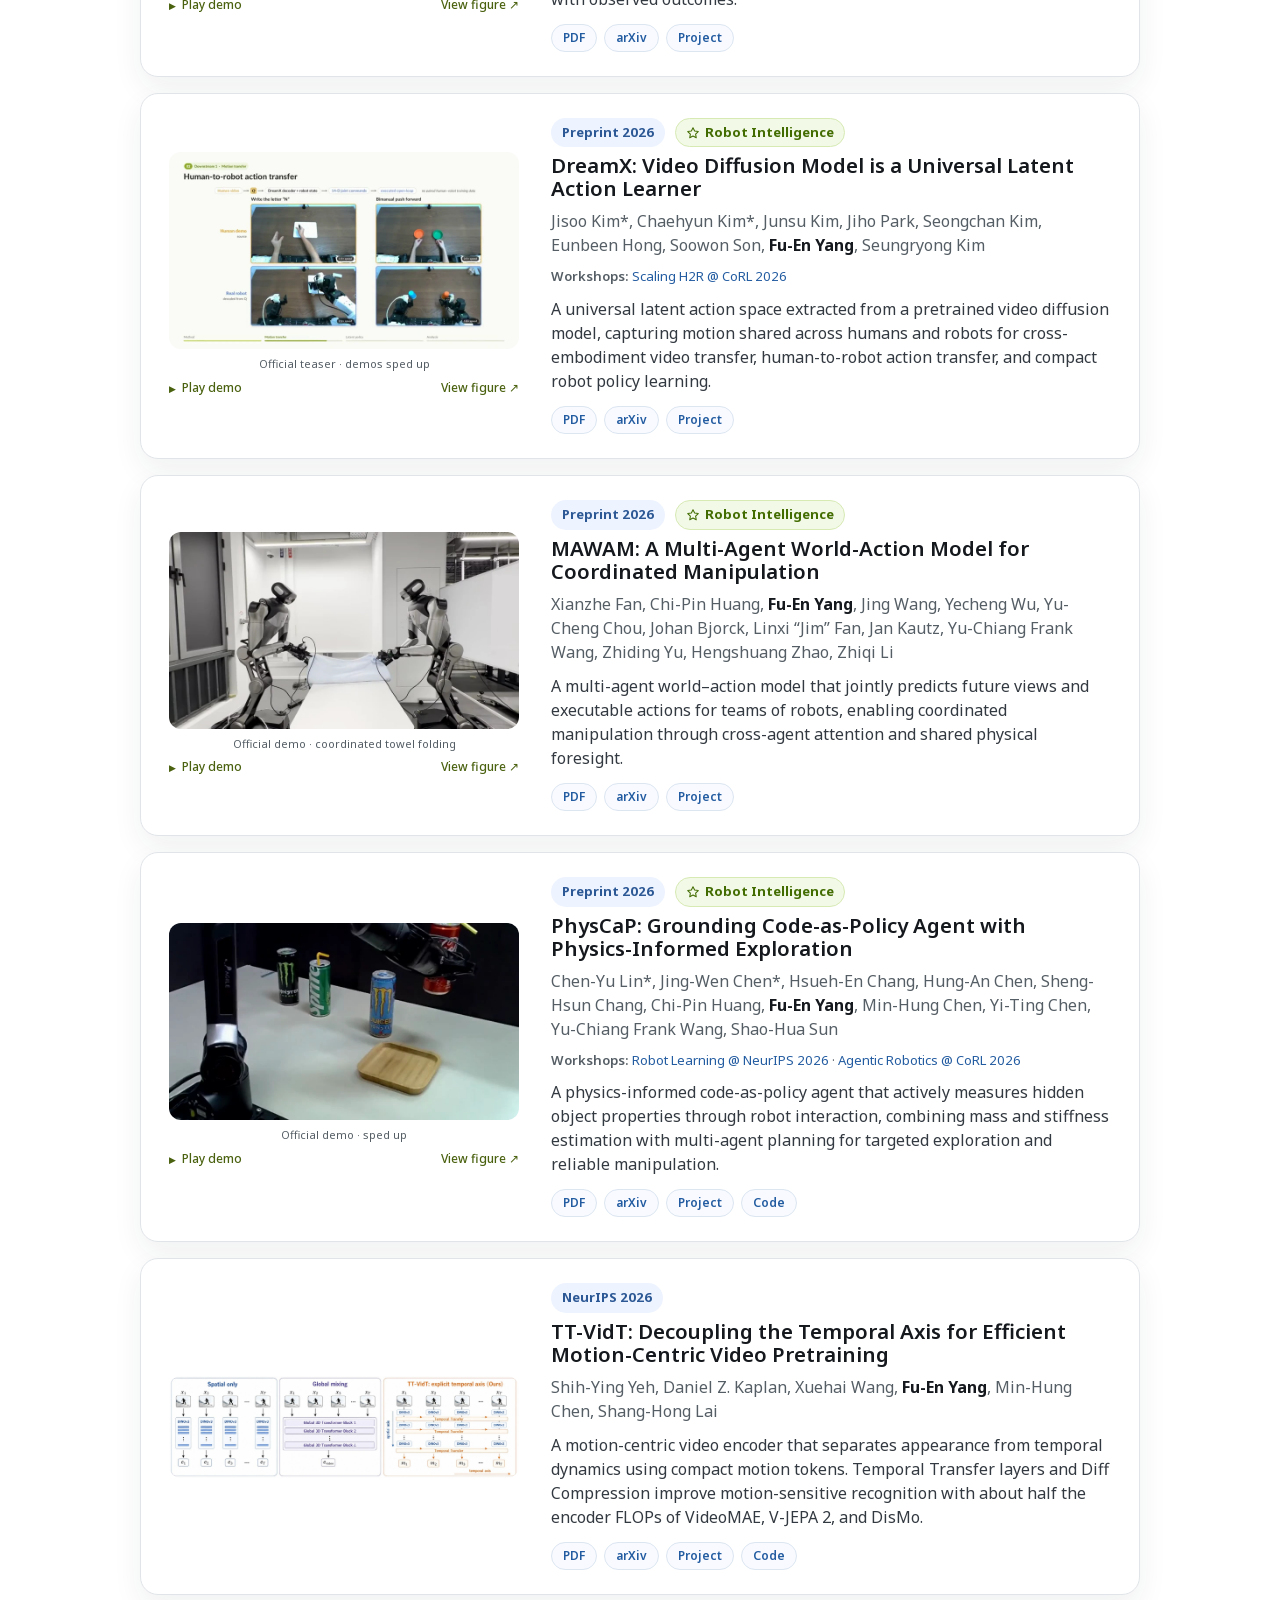
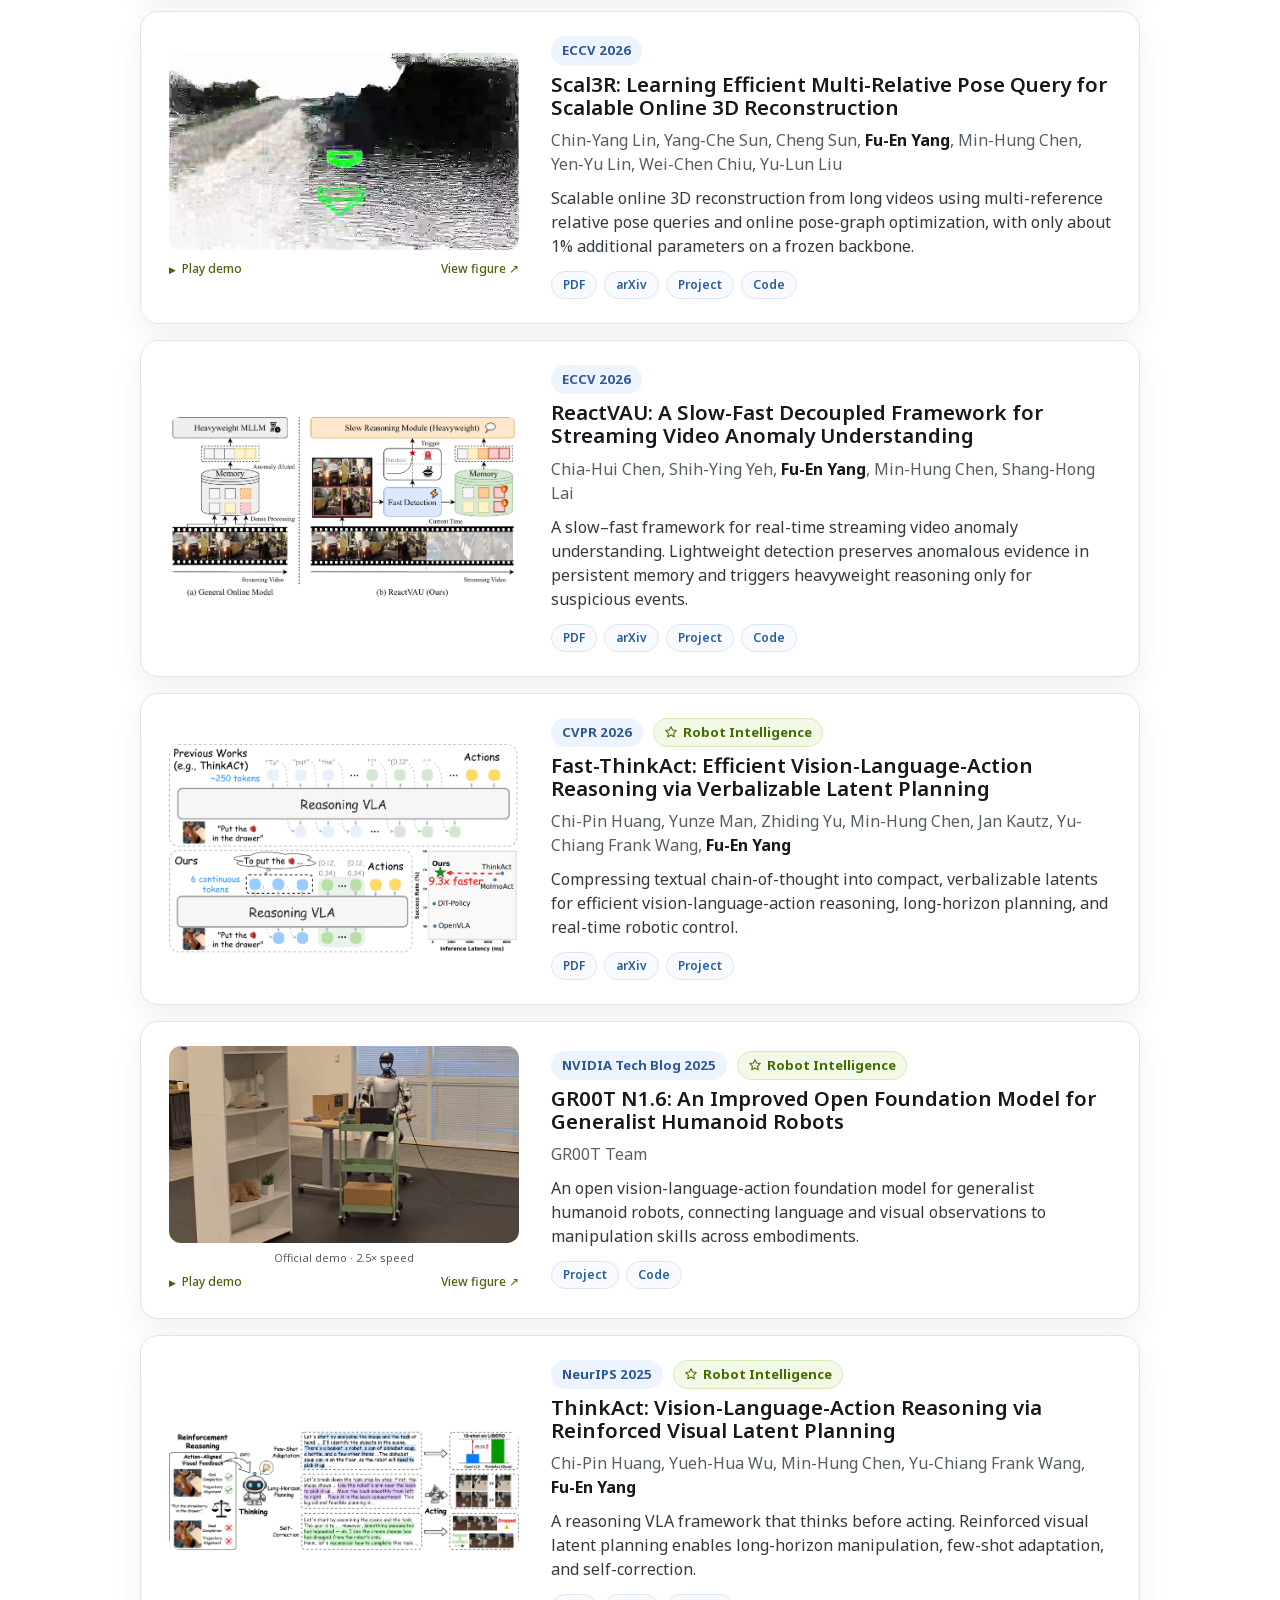
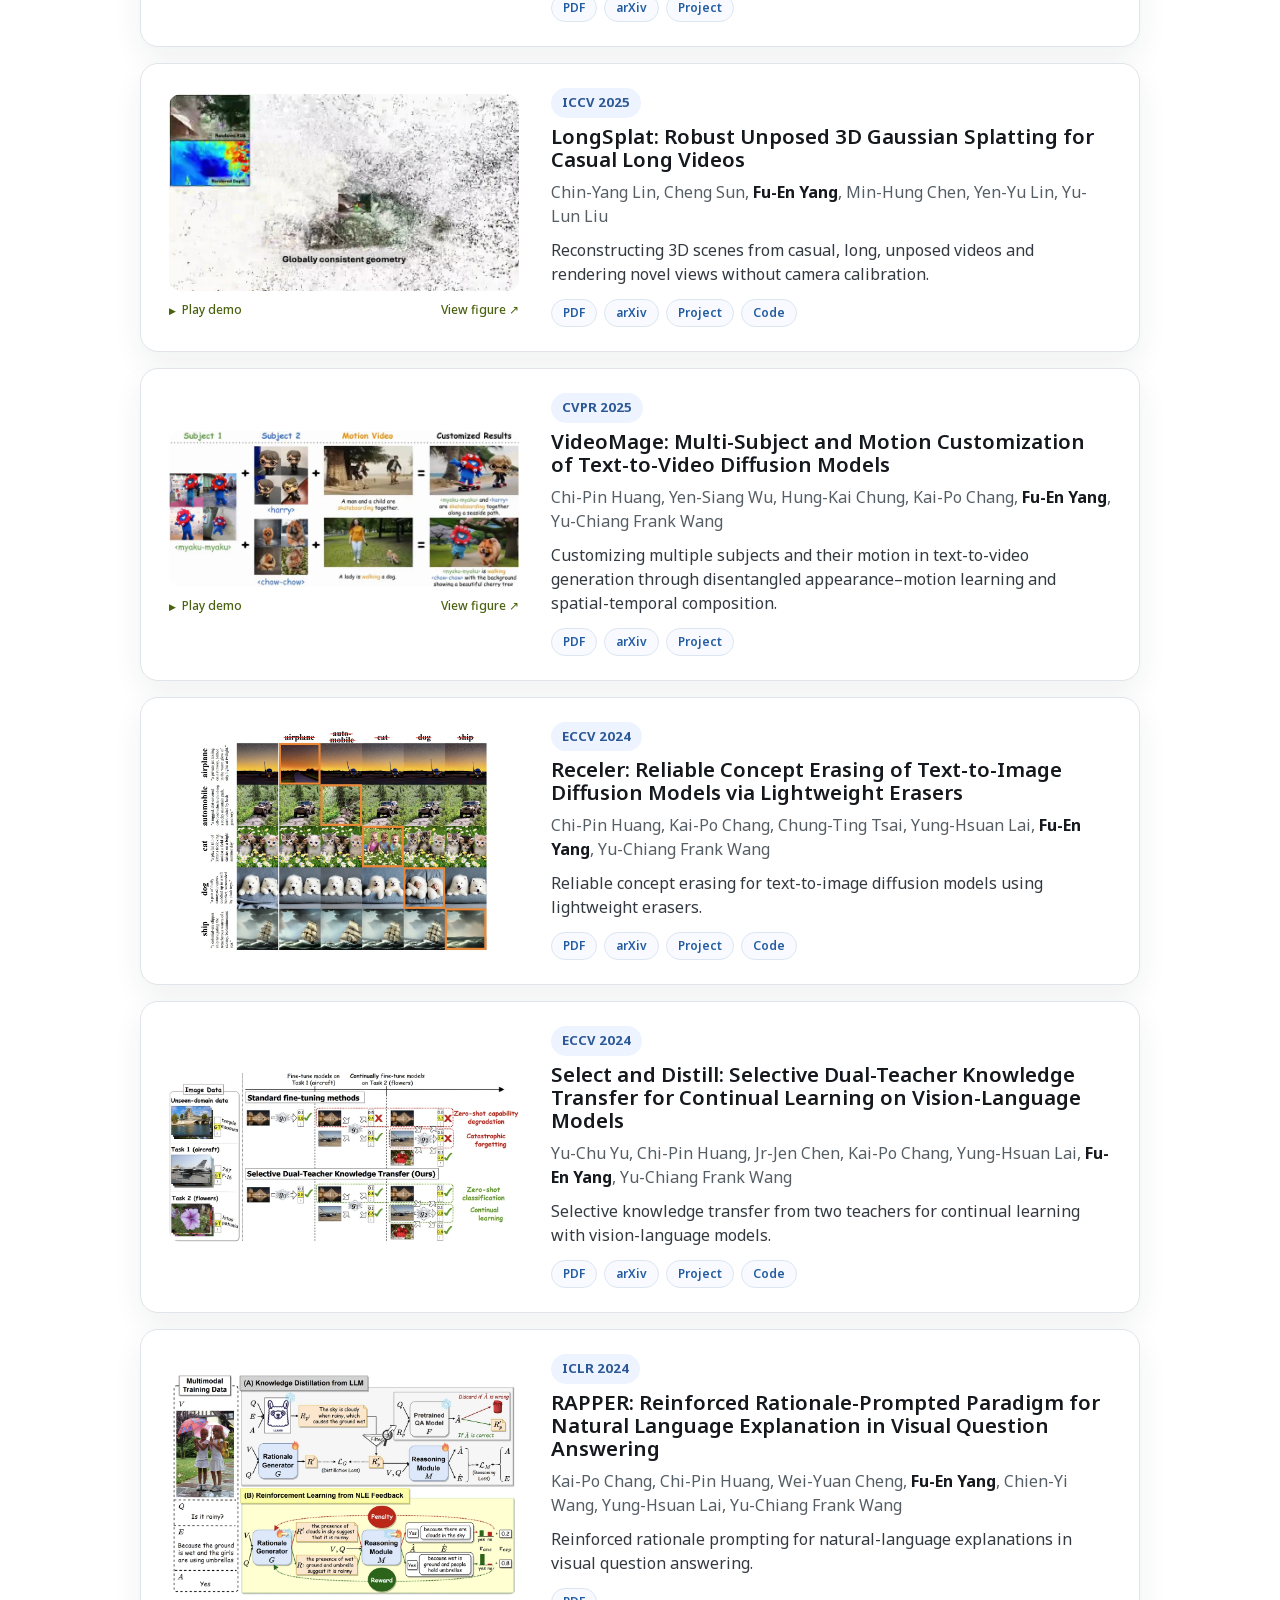
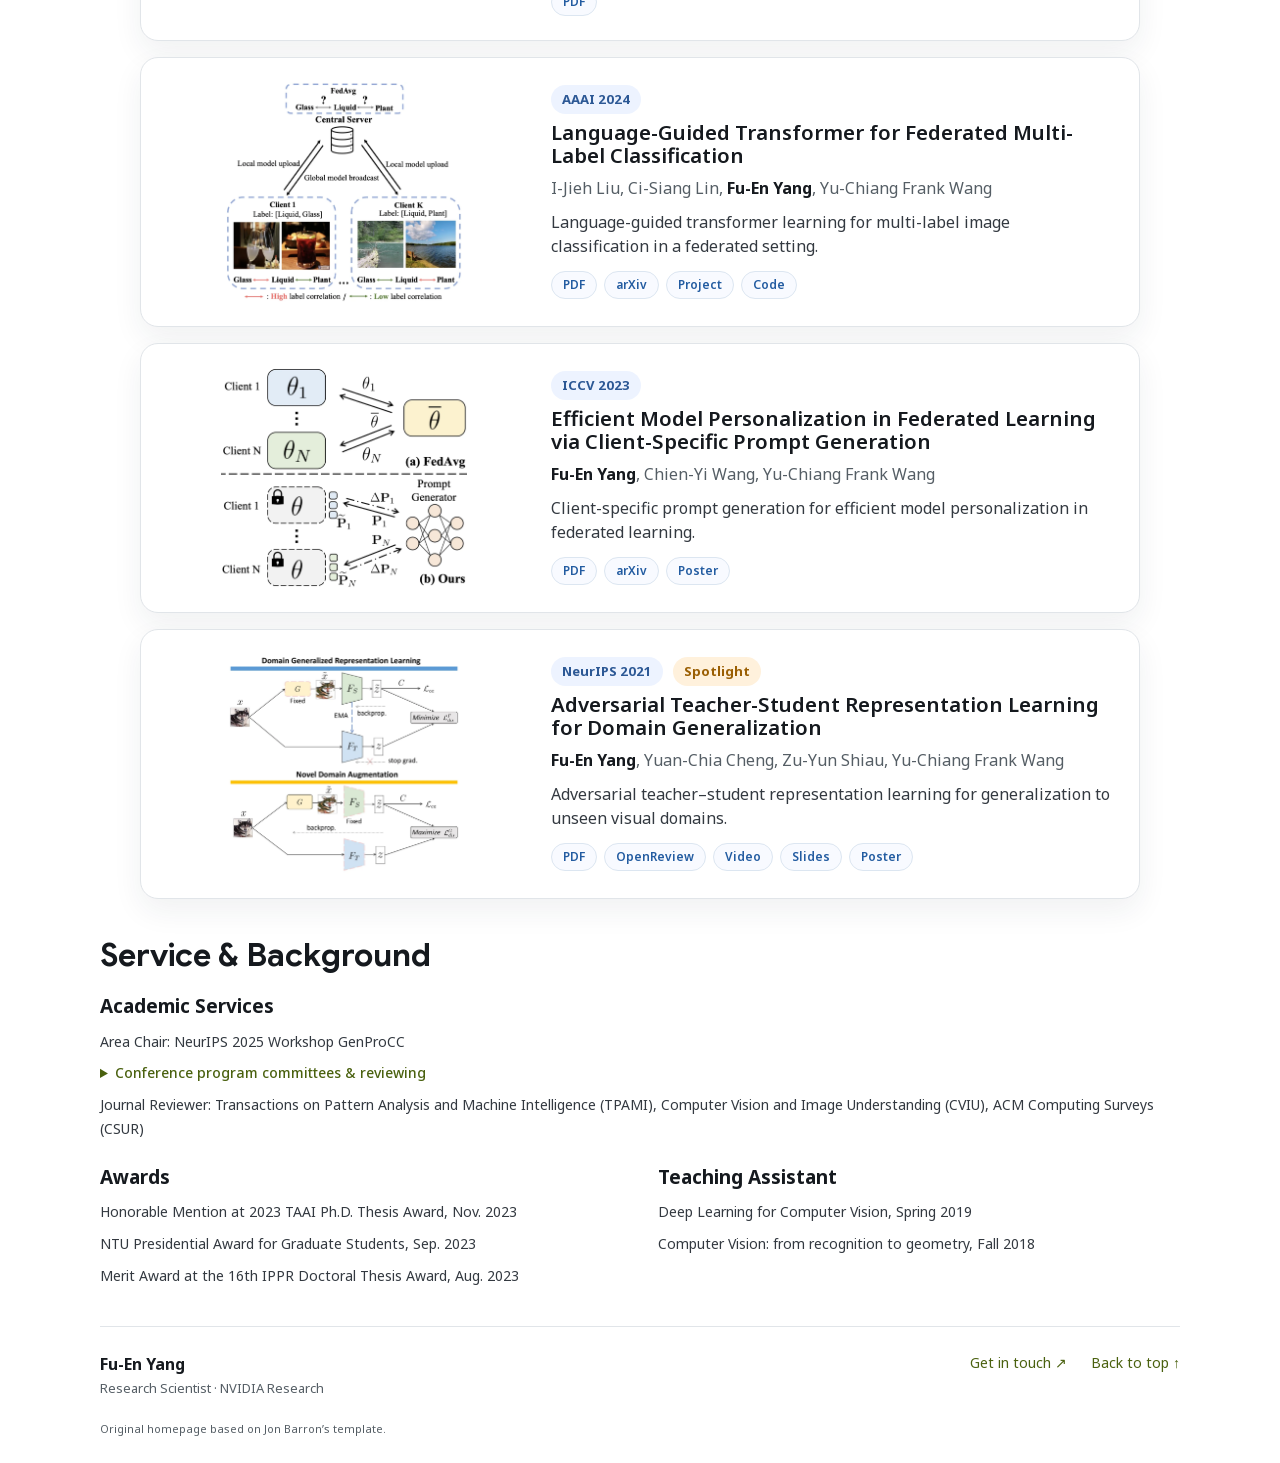
==== commit ef273ad4: "Add released PhysCaP code repository link" ====
--- a/index.html
+++ b/index.html
@@ -144,7 +144,7 @@
           <p class="authors"><a class="" href="https://tripled0232.github.io/" target="_blank" rel="noopener noreferrer" >Chen-Yu Lin*</a>, <a class="" href="https://joycelyn-chen.github.io/" target="_blank" rel="noopener noreferrer" >Jing-Wen Chen*</a>, Hsueh-En Chang, Hung-An Chen, Sheng-Hsun Chang, <a class="" href="https://jasper0314-huang.github.io/" target="_blank" rel="noopener noreferrer" >Chi-Pin Huang</a>, <strong>Fu-En Yang</strong>, <a class="" href="https://minhungchen.netlify.app/" target="_blank" rel="noopener noreferrer" >Min-Hung Chen</a>, <a class="" href="https://sites.google.com/site/yitingchen0524/home" target="_blank" rel="noopener noreferrer" >Yi-Ting Chen</a>, <a class="" href="https://vllab.ee.ntu.edu.tw/ycwang.html" target="_blank" rel="noopener noreferrer" >Yu-Chiang Frank Wang</a>, <a class="" href="https://shaohua0116.github.io/" target="_blank" rel="noopener noreferrer" >Shao-Hua Sun</a></p>
           <p class="paper-workshops"><span>Workshops:</span> <a class="" href="https://www.robot-learning.ml/2026/" target="_blank" rel="noopener noreferrer" >Robot Learning @ NeurIPS 2026</a> · <a class="" href="https://agentic-robotics-workshop.github.io/" target="_blank" rel="noopener noreferrer" >Agentic Robotics @ CoRL 2026</a></p>
           <p class="paper-description">A physics-informed code-as-policy agent that actively measures hidden object properties through robot interaction, combining mass and stiffness estimation with multi-agent planning for targeted exploration and reliable manipulation.</p>
-          <nav class="paper-links" aria-label="Resources for PhysCaP: Grounding Code-as-Policy Agent with Physics-Informed Exploration"><a class="paper-link" href="https://arxiv.org/pdf/2608.21031" target="_blank" rel="noopener noreferrer" >PDF</a><a class="paper-link" href="https://arxiv.org/abs/2608.21031" target="_blank" rel="noopener noreferrer" >arXiv</a><a class="paper-link" href="https://physcap.github.io/" target="_blank" rel="noopener noreferrer" >Project</a></nav>
+          <nav class="paper-links" aria-label="Resources for PhysCaP: Grounding Code-as-Policy Agent with Physics-Informed Exploration"><a class="paper-link" href="https://arxiv.org/pdf/2608.21031" target="_blank" rel="noopener noreferrer" >PDF</a><a class="paper-link" href="https://arxiv.org/abs/2608.21031" target="_blank" rel="noopener noreferrer" >arXiv</a><a class="paper-link" href="https://physcap.github.io/" target="_blank" rel="noopener noreferrer" >Project</a><a class="paper-link" href="https://github.com/physcap/physcap" target="_blank" rel="noopener noreferrer" >Code</a></nav>
         </div>
       </article>
 <article class="publication" id="ttvidt" aria-labelledby="title-ttvidt">
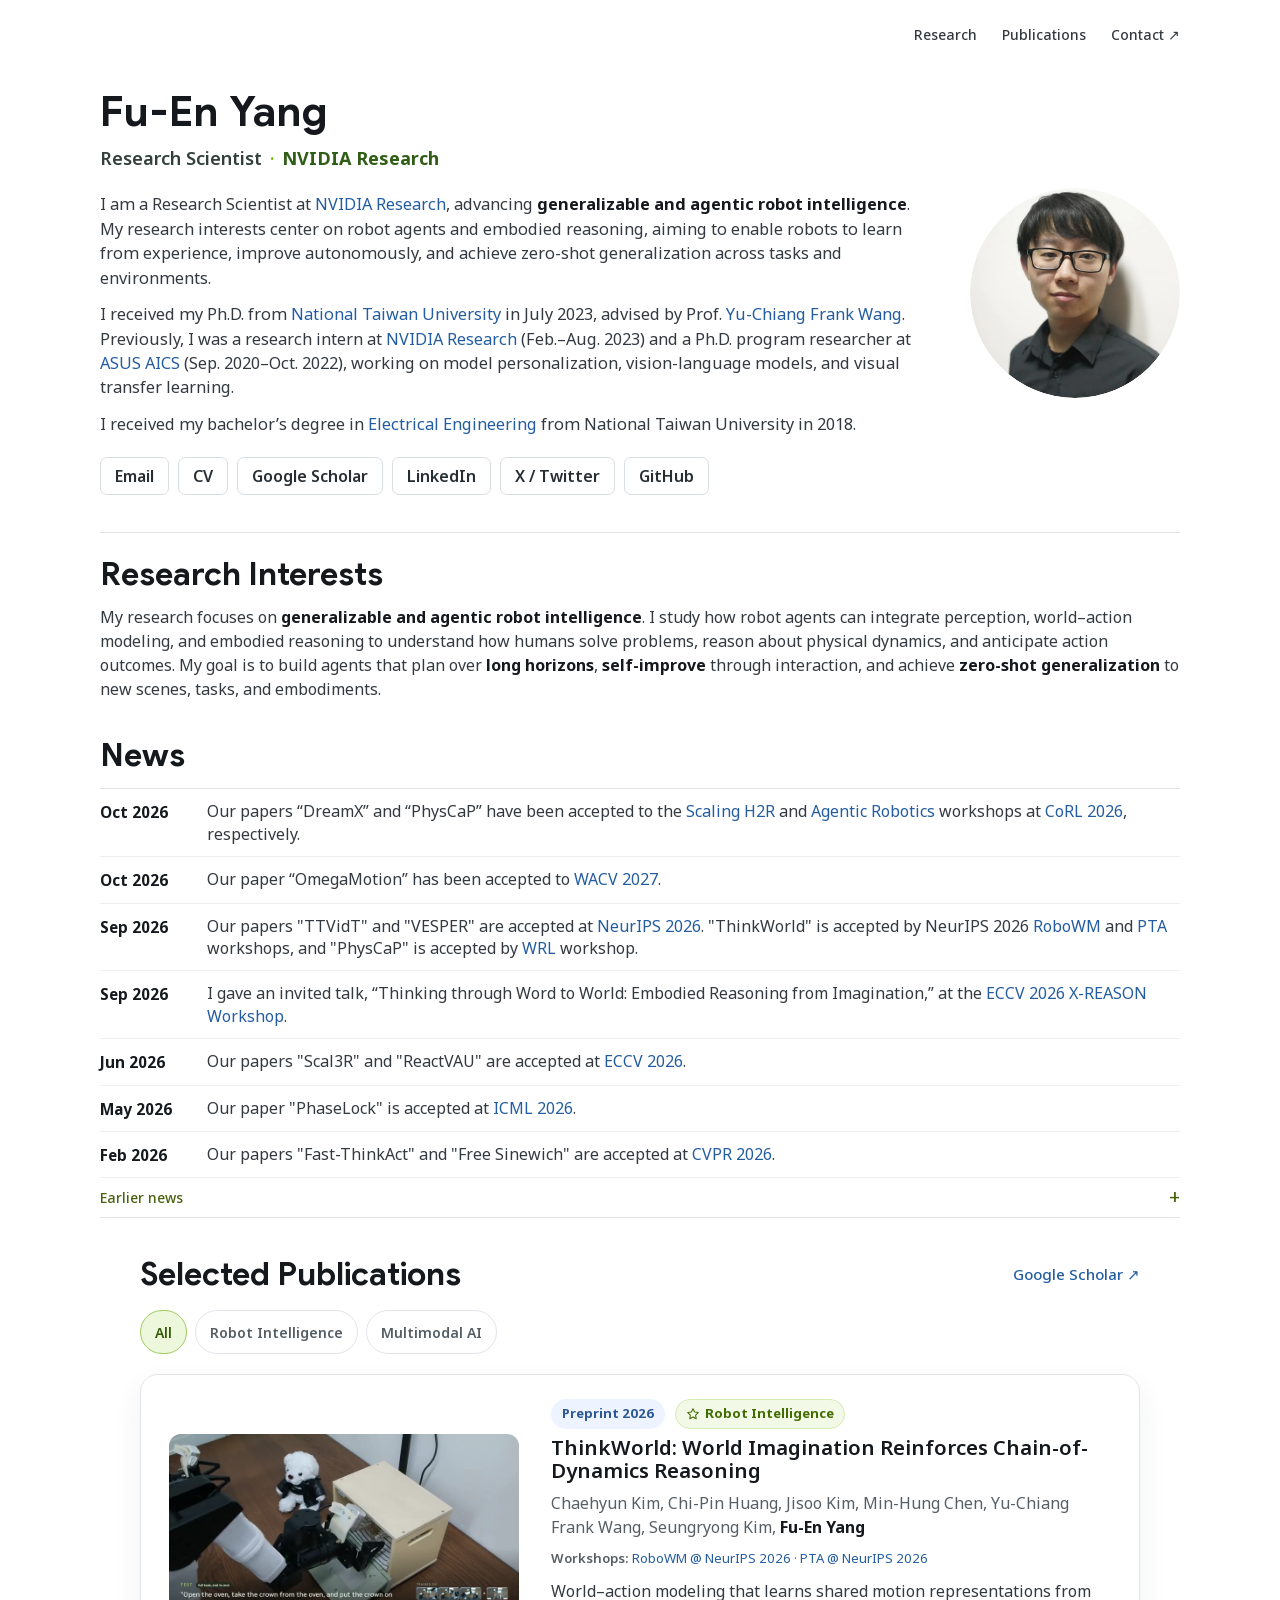
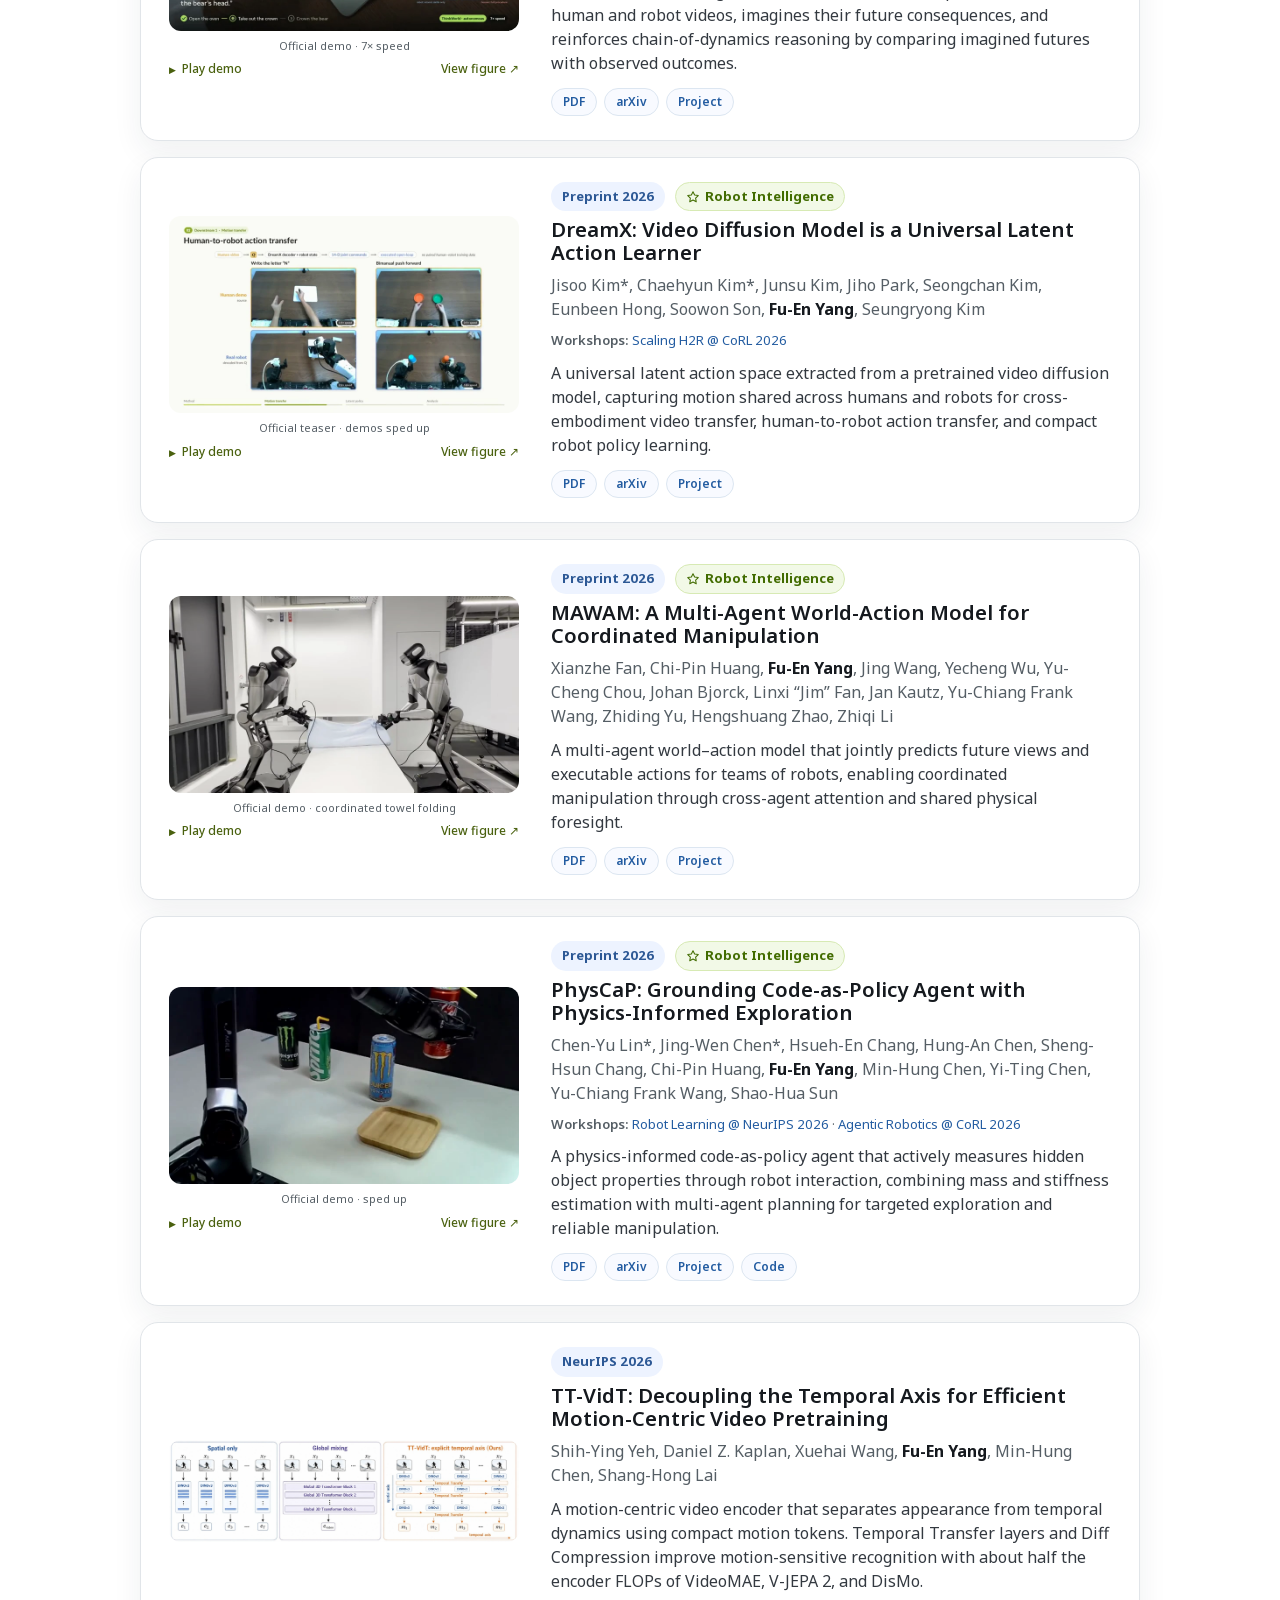
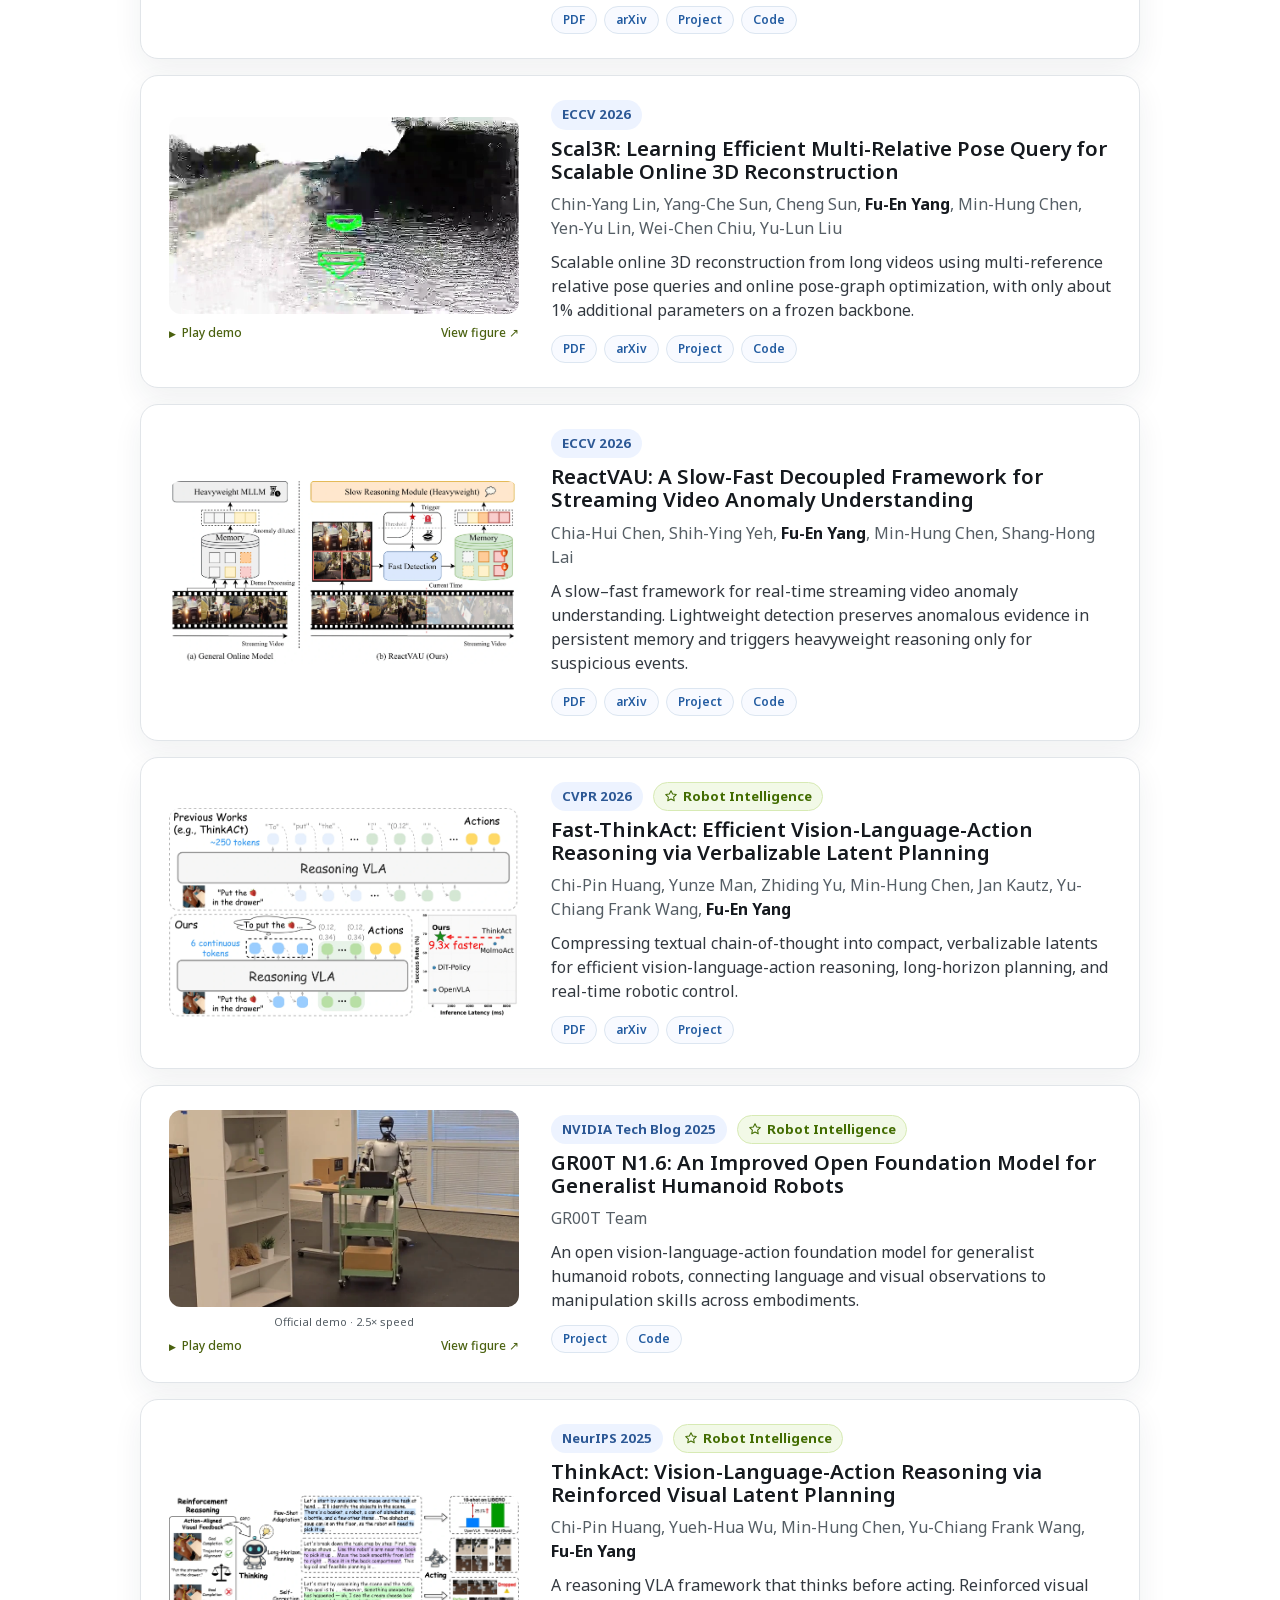
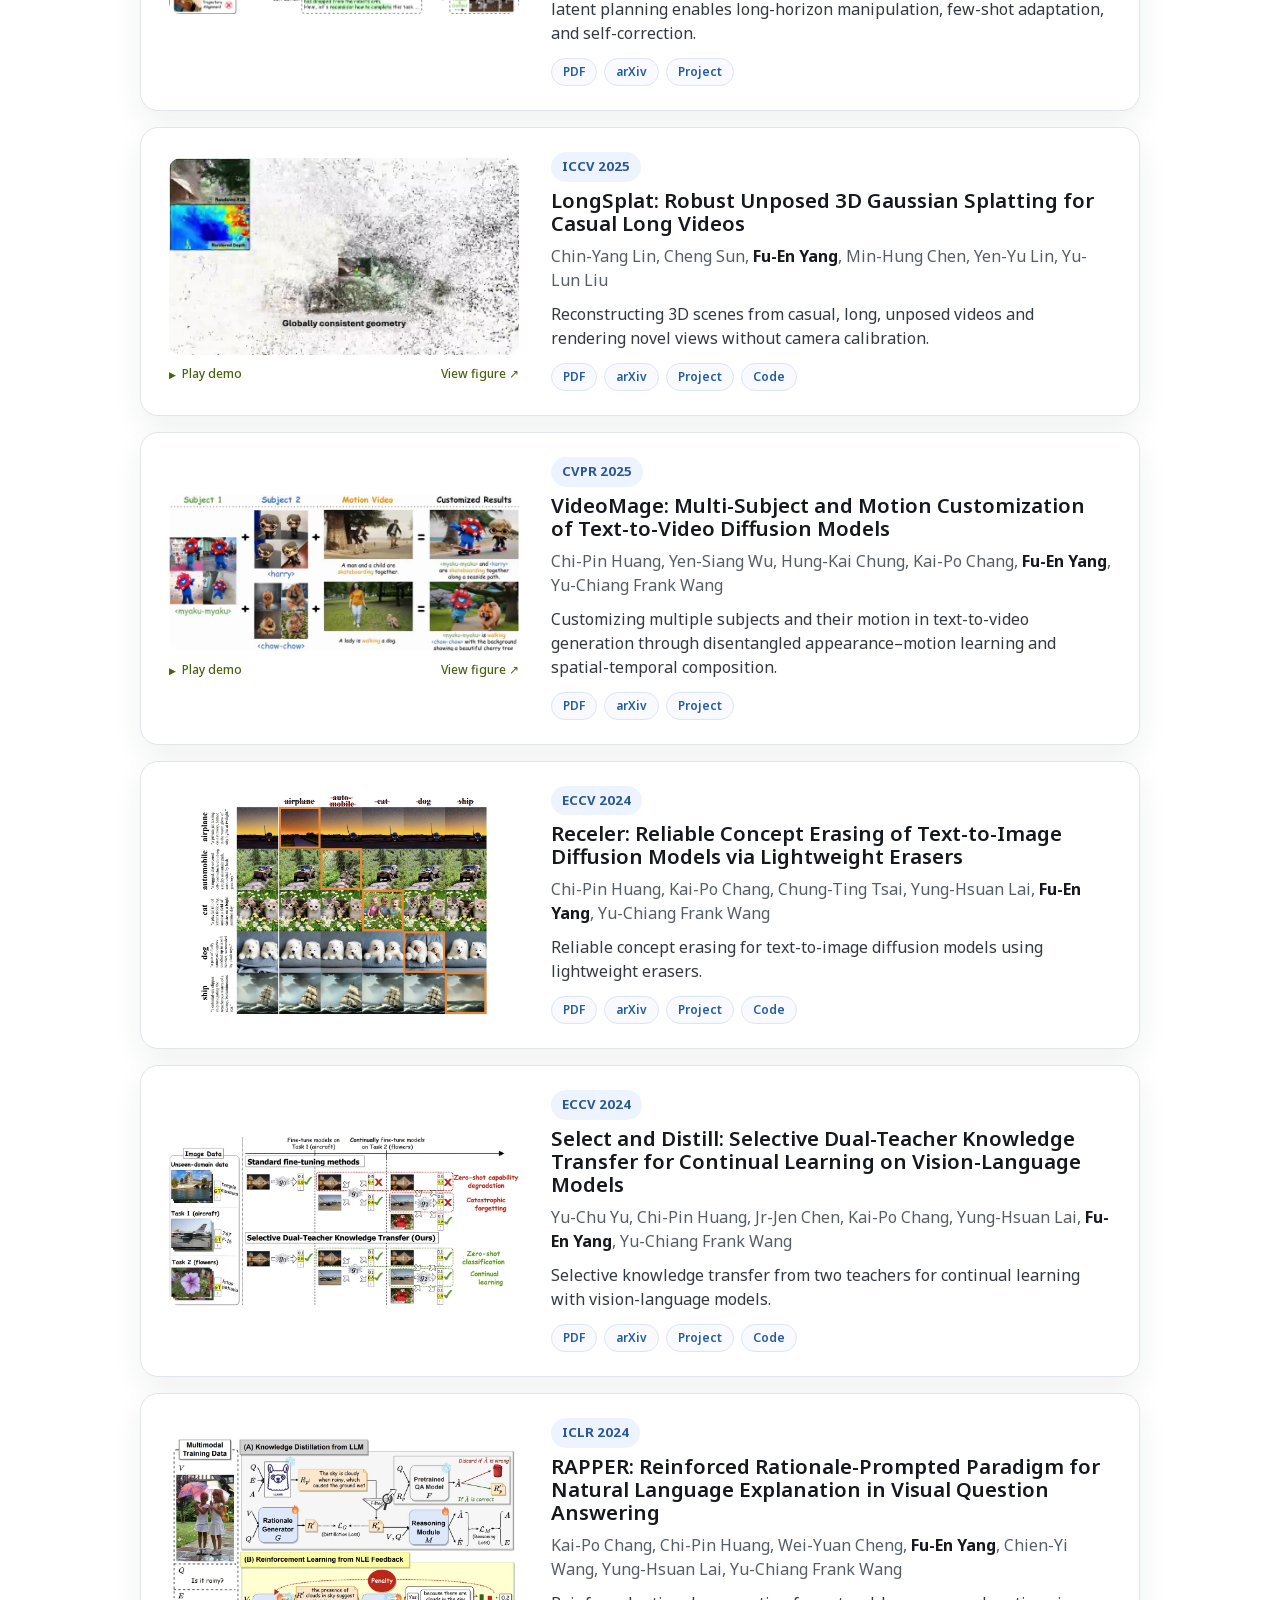
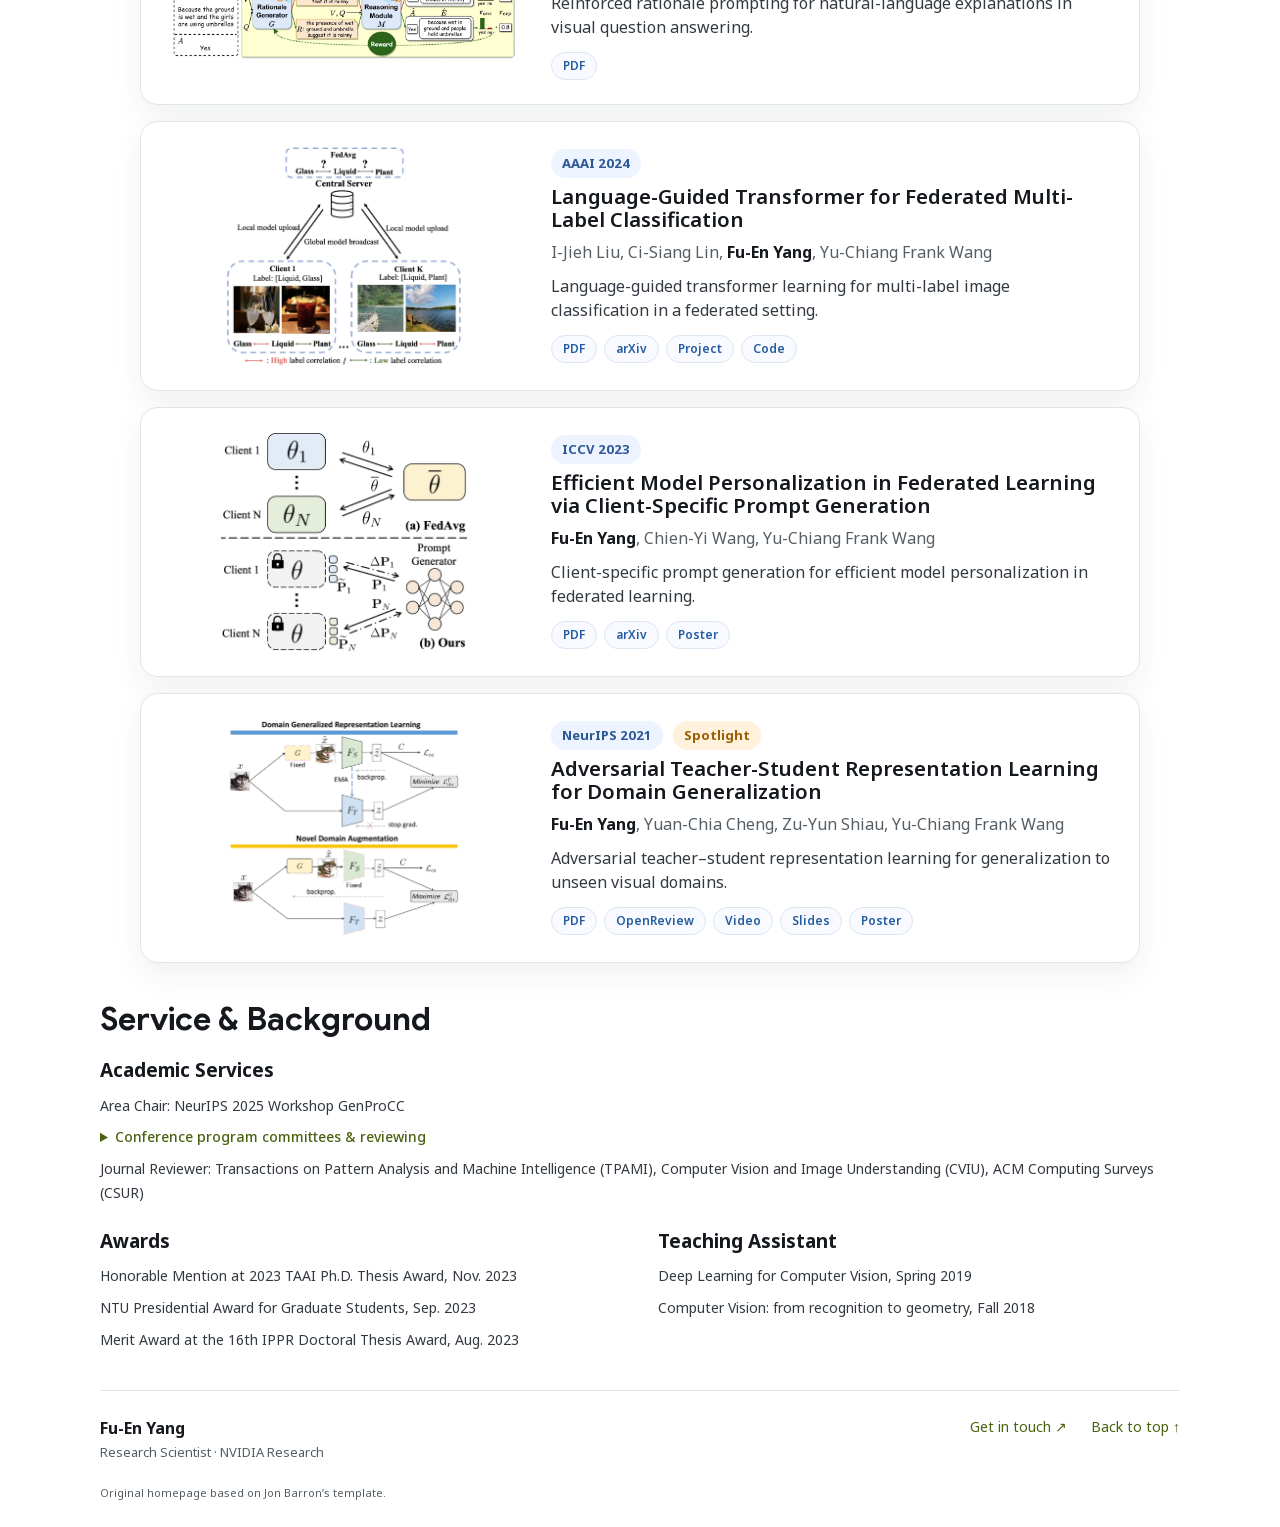
==== commit e2c23186: "Filter selected publications by Robot Intelligence and Multimodal AI" ====
--- a/index.html
+++ b/index.html
@@ -19,9 +19,9 @@
   <link rel="icon" href="images/nvidia.png?v=761aa81311" type="image/png">
   <link rel="preload" href="assets/fonts/noto-sans-latin-variable.woff2" as="font" type="font/woff2" crossorigin>
   <link rel="preload" href="assets/fonts/google-sans-latin-bold.woff2" as="font" type="font/woff2" crossorigin>
-  <link rel="stylesheet" href="assets/site.css?v=bda5de1a8b">
+  <link rel="stylesheet" href="assets/site.css?v=a50bbfd71f">
   <script type="application/ld+json">{"@context": "https://schema.org", "@type": "Person", "name": "Fu-En Yang", "url": "https://fuenyang1127.github.io/", "image": "https://fuenyang1127.github.io/assets/media/portrait.webp", "jobTitle": "Research Scientist", "worksFor": {"@type": "Organization", "name": "NVIDIA Research"}, "sameAs": ["https://scholar.google.com.tw/citations?user=k6Iz9VoAAAAJ&hl=zh-TW", "https://www.linkedin.com/in/fu-en-yang-77ba7b175/", "https://twitter.com/FuEnYang1", "https://github.com/FuEnYang1127"]}</script>
-  <script src="assets/site.js?v=df2b064f2b" defer></script>
+  <script src="assets/site.js?v=e8cddc947a" defer></script>
 </head>
 <body>
   <a class="skip-link" href="#main">Skip to content</a>
@@ -67,7 +67,13 @@
 
     <section class="section publications-section" id="publications" aria-labelledby="publications-title">
       <div class="section-heading publication-heading"><h2 id="publications-title">Selected Publications</h2><a class="text-link" href="https://scholar.google.com.tw/citations?user=k6Iz9VoAAAAJ&amp;hl=zh-TW" target="_blank" rel="noopener noreferrer">Google Scholar <span aria-hidden="true">↗</span></a></div>
-      <div class="publication-list"><article class="publication" id="thinkworld" aria-labelledby="title-thinkworld">
+      <div class="publication-filters" role="group" aria-label="Filter publications" hidden>
+        <button class="publication-filter" type="button" data-filter="all" aria-pressed="true" aria-controls="publication-list">All</button>
+        <button class="publication-filter" type="button" data-filter="robotics" aria-pressed="false" aria-controls="publication-list">Robot Intelligence</button>
+        <button class="publication-filter" type="button" data-filter="multimodal" aria-pressed="false" aria-controls="publication-list">Multimodal AI</button>
+      </div>
+      <p class="sr-only" id="publication-filter-status" role="status" aria-live="polite" aria-atomic="true"></p>
+      <div class="publication-list" id="publication-list"><article class="publication" id="thinkworld" data-category="robotics" aria-labelledby="title-thinkworld">
         <figure class="paper-figure">
           <div class="media-stage">
             <img src="assets/media/thinkworld-poster.webp" alt="ThinkWorld real-robot demonstration: opening an oven, retrieving a crown, and placing it on a bear." width="800" height="450" loading="lazy" decoding="async">
@@ -87,7 +93,7 @@
           <nav class="paper-links" aria-label="Resources for ThinkWorld: World Imagination Reinforces Chain-of-Dynamics Reasoning"><a class="paper-link" href="https://arxiv.org/pdf/2610.37666" target="_blank" rel="noopener noreferrer" >PDF</a><a class="paper-link" href="https://arxiv.org/abs/2610.37666" target="_blank" rel="noopener noreferrer" >arXiv</a><a class="paper-link" href="https://thinkworld-project.github.io/" target="_blank" rel="noopener noreferrer" >Project</a></nav>
         </div>
       </article>
-<article class="publication" id="dreamx" aria-labelledby="title-dreamx">
+<article class="publication" id="dreamx" data-category="robotics" aria-labelledby="title-dreamx">
         <figure class="paper-figure">
           <div class="media-stage">
             <img src="assets/media/dreamx-poster.webp" alt="DreamX demonstrates cross-embodiment motion transfer and robot execution of actions inferred from human videos." width="800" height="450" loading="lazy" decoding="async">
@@ -107,7 +113,7 @@
           <nav class="paper-links" aria-label="Resources for DreamX: Video Diffusion Model is a Universal Latent Action Learner"><a class="paper-link" href="https://arxiv.org/pdf/2611.05377" target="_blank" rel="noopener noreferrer" >PDF</a><a class="paper-link" href="https://arxiv.org/abs/2611.05377" target="_blank" rel="noopener noreferrer" >arXiv</a><a class="paper-link" href="https://cvlab-kaist.github.io/DreamX/" target="_blank" rel="noopener noreferrer" >Project</a></nav>
         </div>
       </article>
-<article class="publication" id="mawam" aria-labelledby="title-mawam">
+<article class="publication" id="mawam" data-category="robotics" aria-labelledby="title-mawam">
         <figure class="paper-figure">
           <div class="media-stage">
             <img src="assets/media/mawam-poster.webp" alt="Two Galaxea R1 Pro robots jointly lift, align and fold a bath towel using MAWAM." width="800" height="450" loading="lazy" decoding="async">
@@ -127,7 +133,7 @@
           <nav class="paper-links" aria-label="Resources for MAWAM: A Multi-Agent World-Action Model for Coordinated Manipulation"><a class="paper-link" href="https://arxiv.org/pdf/2611.25105" target="_blank" rel="noopener noreferrer" >PDF</a><a class="paper-link" href="https://arxiv.org/abs/2611.25105" target="_blank" rel="noopener noreferrer" >arXiv</a><a class="paper-link" href="https://research-staging.nvidia.com/labs/lpr/mawam/" target="_blank" rel="noopener noreferrer" >Project</a></nav>
         </div>
       </article>
-<article class="publication" id="physcap" aria-labelledby="title-physcap">
+<article class="publication" id="physcap" data-category="robotics" aria-labelledby="title-physcap">
         <figure class="paper-figure">
           <div class="media-stage">
             <img src="assets/media/physcap-poster.webp" alt="PhysCaP robot demonstrations that explore object mass and stiffness through physical interaction." width="800" height="450" loading="lazy" decoding="async">
@@ -147,7 +153,7 @@
           <nav class="paper-links" aria-label="Resources for PhysCaP: Grounding Code-as-Policy Agent with Physics-Informed Exploration"><a class="paper-link" href="https://arxiv.org/pdf/2608.21031" target="_blank" rel="noopener noreferrer" >PDF</a><a class="paper-link" href="https://arxiv.org/abs/2608.21031" target="_blank" rel="noopener noreferrer" >arXiv</a><a class="paper-link" href="https://physcap.github.io/" target="_blank" rel="noopener noreferrer" >Project</a><a class="paper-link" href="https://github.com/physcap/physcap" target="_blank" rel="noopener noreferrer" >Code</a></nav>
         </div>
       </article>
-<article class="publication" id="ttvidt" aria-labelledby="title-ttvidt">
+<article class="publication" id="ttvidt" data-category="multimodal" aria-labelledby="title-ttvidt">
         <figure class="paper-figure">
           <div class="media-stage">
             <a class="figure-open" href="assets/media/ttvidt.webp" target="_blank" rel="noopener noreferrer" aria-label="Enlarge research figure for TT-VidT: Decoupling the Temporal Axis for Efficient Motion-Centric Video Pretraining"><img src="assets/media/ttvidt.webp" alt="TT-VidT teaser comparing independent per-frame encoders, global 3D mixing, and an explicit Temporal Transfer pathway for motion tokens." width="1600" height="467" loading="lazy" decoding="async"></a>
@@ -164,7 +170,7 @@
           <nav class="paper-links" aria-label="Resources for TT-VidT: Decoupling the Temporal Axis for Efficient Motion-Centric Video Pretraining"><a class="paper-link" href="https://arxiv.org/pdf/2609.33419" target="_blank" rel="noopener noreferrer" >PDF</a><a class="paper-link" href="https://arxiv.org/abs/2609.33419" target="_blank" rel="noopener noreferrer" >arXiv</a><a class="paper-link" href="https://kohakublueleaf.github.io/TTVidT/" target="_blank" rel="noopener noreferrer" >Project</a><a class="paper-link" href="https://github.com/KohakuBlueleaf/TTVidT" target="_blank" rel="noopener noreferrer" >Code</a></nav>
         </div>
       </article>
-<article class="publication" id="scal3r" aria-labelledby="title-scal3r">
+<article class="publication" id="scal3r" data-category="multimodal" aria-labelledby="title-scal3r">
         <figure class="paper-figure">
           <div class="media-stage">
             <img src="assets/media/scal3r-poster.webp" alt="Scal3R: online 3D reconstruction and estimated trajectory on the KITTI 04 driving sequence." width="640" height="360" loading="lazy" decoding="async">
@@ -184,7 +190,7 @@
           <nav class="paper-links" aria-label="Resources for Scal3R: Learning Efficient Multi-Relative Pose Query for Scalable Online 3D Reconstruction"><a class="paper-link" href="https://arxiv.org/pdf/2609.04201" target="_blank" rel="noopener noreferrer" >PDF</a><a class="paper-link" href="https://arxiv.org/abs/2609.04201" target="_blank" rel="noopener noreferrer" >arXiv</a><a class="paper-link" href="https://linjohnss.github.io/scal3r/" target="_blank" rel="noopener noreferrer" >Project</a><a class="paper-link" href="https://github.com/NVlabs/scal3r" target="_blank" rel="noopener noreferrer" >Code</a></nav>
         </div>
       </article>
-<article class="publication" id="reactvau" aria-labelledby="title-reactvau">
+<article class="publication" id="reactvau" data-category="multimodal" aria-labelledby="title-reactvau">
         <figure class="paper-figure">
           <div class="media-stage">
             <a class="figure-open" href="assets/media/reactvau.webp" target="_blank" rel="noopener noreferrer" aria-label="Enlarge research figure for ReactVAU: A Slow-Fast Decoupled Framework for Streaming Video Anomaly Understanding"><img src="assets/media/reactvau.webp" alt="ReactVAU teaser: fast streaming anomaly detection preserves important evidence in persistent memory and selectively activates slow reasoning." width="1650" height="862" loading="lazy" decoding="async"></a>
@@ -201,7 +207,7 @@
           <nav class="paper-links" aria-label="Resources for ReactVAU: A Slow-Fast Decoupled Framework for Streaming Video Anomaly Understanding"><a class="paper-link" href="https://arxiv.org/pdf/2609.07941" target="_blank" rel="noopener noreferrer" >PDF</a><a class="paper-link" href="https://arxiv.org/abs/2609.07941" target="_blank" rel="noopener noreferrer" >arXiv</a><a class="paper-link" href="https://huiyuiui.github.io/ReactVAU/" target="_blank" rel="noopener noreferrer" >Project</a><a class="paper-link" href="https://github.com/huiyuiui/ReactVAU-code" target="_blank" rel="noopener noreferrer" >Code</a></nav>
         </div>
       </article>
-<article class="publication" id="fast-thinkact" aria-labelledby="title-fast-thinkact">
+<article class="publication" id="fast-thinkact" data-category="robotics" aria-labelledby="title-fast-thinkact">
         <figure class="paper-figure">
           <div class="media-stage">
             <a class="figure-open" href="assets/media/fast-thinkact.webp" target="_blank" rel="noopener noreferrer" aria-label="Enlarge research figure for Fast-ThinkAct: Efficient Vision-Language-Action Reasoning via Verbalizable Latent Planning"><img src="assets/media/fast-thinkact.webp" alt="Fast-ThinkAct teaser: six continuous reasoning tokens replace approximately 250 textual tokens; the efficiency plot highlights 9.3× faster inference." width="1650" height="989" loading="lazy" decoding="async"></a>
@@ -218,7 +224,7 @@
           <nav class="paper-links" aria-label="Resources for Fast-ThinkAct: Efficient Vision-Language-Action Reasoning via Verbalizable Latent Planning"><a class="paper-link" href="https://arxiv.org/pdf/2601.09708" target="_blank" rel="noopener noreferrer" >PDF</a><a class="paper-link" href="https://arxiv.org/abs/2601.09708" target="_blank" rel="noopener noreferrer" >arXiv</a><a class="paper-link" href="https://jasper0314-huang.github.io/fast-thinkact/" target="_blank" rel="noopener noreferrer" >Project</a></nav>
         </div>
       </article>
-<article class="publication" id="gr16" aria-labelledby="title-gr16">
+<article class="publication" id="gr16" data-category="robotics" aria-labelledby="title-gr16">
         <figure class="paper-figure">
           <div class="media-stage">
             <img src="assets/media/gr16-poster.webp" alt="Official GR00T N1.6 policy rollout: a humanoid robot moves a cart and reaches toward shelves." width="800" height="450" loading="lazy" decoding="async">
@@ -238,7 +244,7 @@
           <nav class="paper-links" aria-label="Resources for GR00T N1.6: An Improved Open Foundation Model for Generalist Humanoid Robots"><a class="paper-link" href="https://research.nvidia.com/labs/gear/gr00t-n1_6/" target="_blank" rel="noopener noreferrer" >Project</a><a class="paper-link" href="https://github.com/NVIDIA/Isaac-GR00T/tree/main" target="_blank" rel="noopener noreferrer" >Code</a></nav>
         </div>
       </article>
-<article class="publication" id="thinkact" aria-labelledby="title-thinkact">
+<article class="publication" id="thinkact" data-category="robotics" aria-labelledby="title-thinkact">
         <figure class="paper-figure">
           <div class="media-stage">
             <a class="figure-open" href="assets/media/thinkact.webp" target="_blank" rel="noopener noreferrer" aria-label="Enlarge research figure for ThinkAct: Vision-Language-Action Reasoning via Reinforced Visual Latent Planning"><img src="assets/media/thinkact.webp" alt="ThinkAct overview: action-aligned visual feedback reinforces reasoning for few-shot adaptation, long-horizon planning, and self-correction." width="1459" height="497" loading="lazy" decoding="async"></a>
@@ -255,7 +261,7 @@
           <nav class="paper-links" aria-label="Resources for ThinkAct: Vision-Language-Action Reasoning via Reinforced Visual Latent Planning"><a class="paper-link" href="https://arxiv.org/pdf/2507.16815" target="_blank" rel="noopener noreferrer" >PDF</a><a class="paper-link" href="https://arxiv.org/abs/2507.16815" target="_blank" rel="noopener noreferrer" >arXiv</a><a class="paper-link" href="https://jasper0314-huang.github.io/thinkact-vla/" target="_blank" rel="noopener noreferrer" >Project</a></nav>
         </div>
       </article>
-<article class="publication" id="longsplat" aria-labelledby="title-longsplat">
+<article class="publication" id="longsplat" data-category="multimodal" aria-labelledby="title-longsplat">
         <figure class="paper-figure">
           <div class="media-stage">
             <img src="assets/media/longsplat-poster.webp" alt="LongSplat — full-frame demonstration from the official project video." width="800" height="450" loading="lazy" decoding="async">
@@ -275,7 +281,7 @@
           <nav class="paper-links" aria-label="Resources for LongSplat: Robust Unposed 3D Gaussian Splatting for Casual Long Videos"><a class="paper-link" href="https://arxiv.org/pdf/2508.14041" target="_blank" rel="noopener noreferrer" >PDF</a><a class="paper-link" href="https://arxiv.org/abs/2508.14041" target="_blank" rel="noopener noreferrer" >arXiv</a><a class="paper-link" href="https://linjohnss.github.io/longsplat/" target="_blank" rel="noopener noreferrer" >Project</a><a class="paper-link" href="https://github.com/NVlabs/LongSplat" target="_blank" rel="noopener noreferrer" >Code</a></nav>
         </div>
       </article>
-<article class="publication" id="videomage" aria-labelledby="title-videomage">
+<article class="publication" id="videomage" data-category="multimodal" aria-labelledby="title-videomage">
         <figure class="paper-figure">
           <div class="media-stage">
             <img src="assets/media/videomage-poster.webp" alt="VideoMage — full-frame demonstration from the official project video." width="800" height="356" loading="lazy" decoding="async">
@@ -295,7 +301,7 @@
           <nav class="paper-links" aria-label="Resources for VideoMage: Multi-Subject and Motion Customization of Text-to-Video Diffusion Models"><a class="paper-link" href="https://arxiv.org/pdf/2503.21781" target="_blank" rel="noopener noreferrer" >PDF</a><a class="paper-link" href="https://arxiv.org/abs/2503.21781" target="_blank" rel="noopener noreferrer" >arXiv</a><a class="paper-link" href="https://jasper0314-huang.github.io/videomage-customization/" target="_blank" rel="noopener noreferrer" >Project</a></nav>
         </div>
       </article>
-<article class="publication" id="receler" aria-labelledby="title-receler">
+<article class="publication" id="receler" data-category="multimodal" aria-labelledby="title-receler">
         <figure class="paper-figure">
           <div class="media-stage">
             <a class="figure-open" href="assets/media/receler.webp" target="_blank" rel="noopener noreferrer" aria-label="Enlarge research figure for Receler: Reliable Concept Erasing of Text-to-Image Diffusion Models via Lightweight Erasers"><img src="assets/media/receler.webp" alt="Receler: Reliable Concept Erasing of Text-to-Image Diffusion Models via Lightweight Erasers — complete research figure." width="1100" height="841" loading="lazy" decoding="async"></a>
@@ -312,7 +318,7 @@
           <nav class="paper-links" aria-label="Resources for Receler: Reliable Concept Erasing of Text-to-Image Diffusion Models via Lightweight Erasers"><a class="paper-link" href="https://arxiv.org/pdf/2311.17717" target="_blank" rel="noopener noreferrer" >PDF</a><a class="paper-link" href="https://arxiv.org/abs/2311.17717" target="_blank" rel="noopener noreferrer" >arXiv</a><a class="paper-link" href="https://jasper0314-huang.github.io/receler-concept-erasing/" target="_blank" rel="noopener noreferrer" >Project</a><a class="paper-link" href="https://github.com/jasper0314-huang/Receler" target="_blank" rel="noopener noreferrer" >Code</a></nav>
         </div>
       </article>
-<article class="publication" id="select" aria-labelledby="title-select">
+<article class="publication" id="select" data-category="multimodal" aria-labelledby="title-select">
         <figure class="paper-figure">
           <div class="media-stage">
             <a class="figure-open" href="assets/media/select.webp" target="_blank" rel="noopener noreferrer" aria-label="Enlarge research figure for Select and Distill: Selective Dual-Teacher Knowledge Transfer for Continual Learning on Vision-Language Models"><img src="assets/media/select.webp" alt="Select and Distill: Selective Dual-Teacher Knowledge Transfer for Continual Learning on Vision-Language Models — complete research figure." width="1100" height="533" loading="lazy" decoding="async"></a>
@@ -329,7 +335,7 @@
           <nav class="paper-links" aria-label="Resources for Select and Distill: Selective Dual-Teacher Knowledge Transfer for Continual Learning on Vision-Language Models"><a class="paper-link" href="https://arxiv.org/pdf/2403.09296" target="_blank" rel="noopener noreferrer" >PDF</a><a class="paper-link" href="https://arxiv.org/abs/2403.09296" target="_blank" rel="noopener noreferrer" >arXiv</a><a class="paper-link" href="https://chuyu.org/research/snd/" target="_blank" rel="noopener noreferrer" >Project</a><a class="paper-link" href="https://github.com/chu0802/SnD" target="_blank" rel="noopener noreferrer" >Code</a></nav>
         </div>
       </article>
-<article class="publication" id="rapper" aria-labelledby="title-rapper">
+<article class="publication" id="rapper" data-category="multimodal" aria-labelledby="title-rapper">
         <figure class="paper-figure">
           <div class="media-stage">
             <a class="figure-open" href="assets/media/rapper.webp" target="_blank" rel="noopener noreferrer" aria-label="Enlarge research figure for RAPPER: Reinforced Rationale-Prompted Paradigm for Natural Language Explanation in Visual Question Answering"><img src="assets/media/rapper.webp" alt="RAPPER: Reinforced Rationale-Prompted Paradigm for Natural Language Explanation in Visual Question Answering — complete research figure." width="1100" height="709" loading="lazy" decoding="async"></a>
@@ -346,7 +352,7 @@
           <nav class="paper-links" aria-label="Resources for RAPPER: Reinforced Rationale-Prompted Paradigm for Natural Language Explanation in Visual Question Answering"><a class="paper-link" href="https://openreview.net/pdf?id=bshfchPM9H" target="_blank" rel="noopener noreferrer" >PDF</a></nav>
         </div>
       </article>
-<article class="publication" id="fedlgt" aria-labelledby="title-fedlgt">
+<article class="publication" id="fedlgt" data-category="multimodal" aria-labelledby="title-fedlgt">
         <figure class="paper-figure">
           <div class="media-stage">
             <a class="figure-open" href="assets/media/fedlgt.webp" target="_blank" rel="noopener noreferrer" aria-label="Enlarge research figure for Language-Guided Transformer for Federated Multi-Label Classification"><img src="assets/media/fedlgt.webp" alt="Language-Guided Transformer for Federated Multi-Label Classification — complete research figure." width="963" height="900" loading="lazy" decoding="async"></a>
@@ -363,7 +369,7 @@
           <nav class="paper-links" aria-label="Resources for Language-Guided Transformer for Federated Multi-Label Classification"><a class="paper-link" href="https://arxiv.org/pdf/2312.07165.pdf" target="_blank" rel="noopener noreferrer" >PDF</a><a class="paper-link" href="https://arxiv.org/abs/2312.07165" target="_blank" rel="noopener noreferrer" >arXiv</a><a class="paper-link" href="https://jack24658735.github.io/fedlgt/" target="_blank" rel="noopener noreferrer" >Project</a><a class="paper-link" href="https://github.com/Jack24658735/FedLGT" target="_blank" rel="noopener noreferrer" >Code</a></nav>
         </div>
       </article>
-<article class="publication" id="fl" aria-labelledby="title-fl">
+<article class="publication" id="fl" data-category="multimodal" aria-labelledby="title-fl">
         <figure class="paper-figure">
           <div class="media-stage">
             <a class="figure-open" href="assets/media/fl.webp" target="_blank" rel="noopener noreferrer" aria-label="Enlarge research figure for Efficient Model Personalization in Federated Learning via Client-Specific Prompt Generation"><img src="assets/media/fl.webp" alt="Efficient Model Personalization in Federated Learning via Client-Specific Prompt Generation — complete research figure." width="1003" height="900" loading="lazy" decoding="async"></a>
@@ -380,7 +386,7 @@
           <nav class="paper-links" aria-label="Resources for Efficient Model Personalization in Federated Learning via Client-Specific Prompt Generation"><a class="paper-link" href="https://openaccess.thecvf.com/content/ICCV2023/papers/Yang_Efficient_Model_Personalization_in_Federated_Learning_via_Client-Specific_Prompt_Generation_ICCV_2023_paper.pdf" target="_blank" rel="noopener noreferrer" >PDF</a><a class="paper-link" href="https://arxiv.org/abs/2308.15367" target="_blank" rel="noopener noreferrer" >arXiv</a><a class="paper-link" href="data/fl_poster.pdf" target="_blank" rel="noopener noreferrer" >Poster</a></nav>
         </div>
       </article>
-<article class="publication" id="dgneurips21" aria-labelledby="title-dgneurips21">
+<article class="publication" id="dgneurips21" data-category="multimodal" aria-labelledby="title-dgneurips21">
         <figure class="paper-figure">
           <div class="media-stage">
             <a class="figure-open" href="assets/media/dgneurips21.webp" target="_blank" rel="noopener noreferrer" aria-label="Enlarge research figure for Adversarial Teacher-Student Representation Learning for Domain Generalization"><img src="assets/media/dgneurips21.webp" alt="Adversarial Teacher-Student Representation Learning for Domain Generalization — complete research figure." width="1100" height="881" loading="lazy" decoding="async"></a>
--- a/assets/site.css
+++ b/assets/site.css
@@ -69,6 +69,11 @@
 .publications-section { margin-top: 38px; max-width: 1000px; margin-inline: auto; }
 .publication-heading { align-items: center; margin-bottom: 18px; }
 .text-link { color: var(--link); font-size: 15px; font-weight: 500; white-space: nowrap; }
+.sr-only { position: absolute; width: 1px; height: 1px; padding: 0; margin: -1px; overflow: hidden; clip-path: inset(50%); white-space: nowrap; border: 0; }
+.publication-filters { display: flex; flex-wrap: wrap; gap: 8px; margin-bottom: 20px; }
+.publication-filter { display: inline-flex; align-items: center; justify-content: center; min-height: 44px; padding: 8px 14px; border: 1px solid var(--line); border-radius: 999px; background: var(--surface); color: var(--muted); font-size: 14px; font-weight: 600; line-height: 1.4; transition: background 150ms, border-color 150ms, color 150ms; }
+.publication-filter:hover { background: var(--button-hover); border-color: var(--button-hover-border); color: var(--ink); }
+.publication-filter[aria-pressed='true'] { background: #edf7dc; border-color: #a4ca60; color: #365b06; }
 .publication-list { display: grid; gap: 16px; }
 .publication { display: grid; grid-template-columns: minmax(0, 350px) minmax(0, 1fr); gap: 32px; align-items: center; padding: 24px 28px; border: 1px solid var(--line); border-radius: 18px; background: var(--surface); box-shadow: var(--card-shadow); scroll-margin-top: 24px; }
 .paper-figure { min-width: 0; width: 100%; max-width: 350px; margin-inline: auto; }
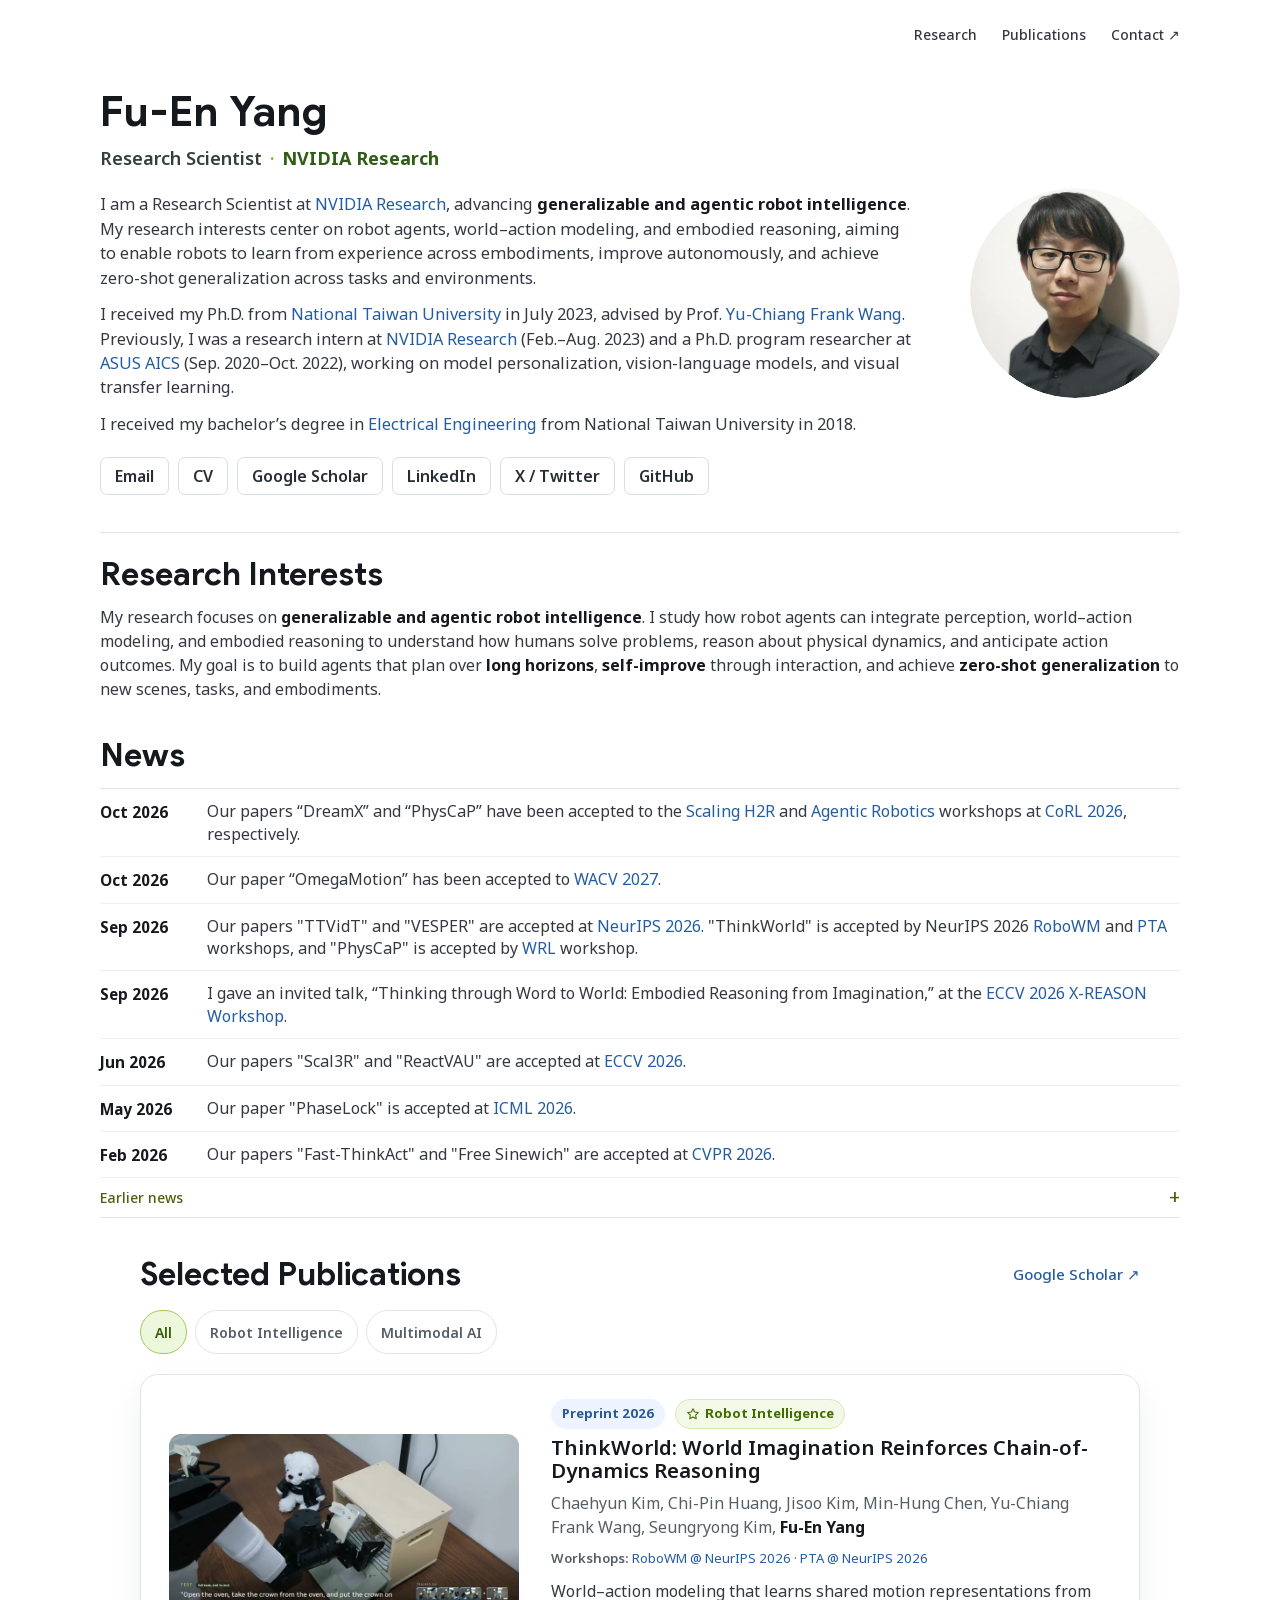
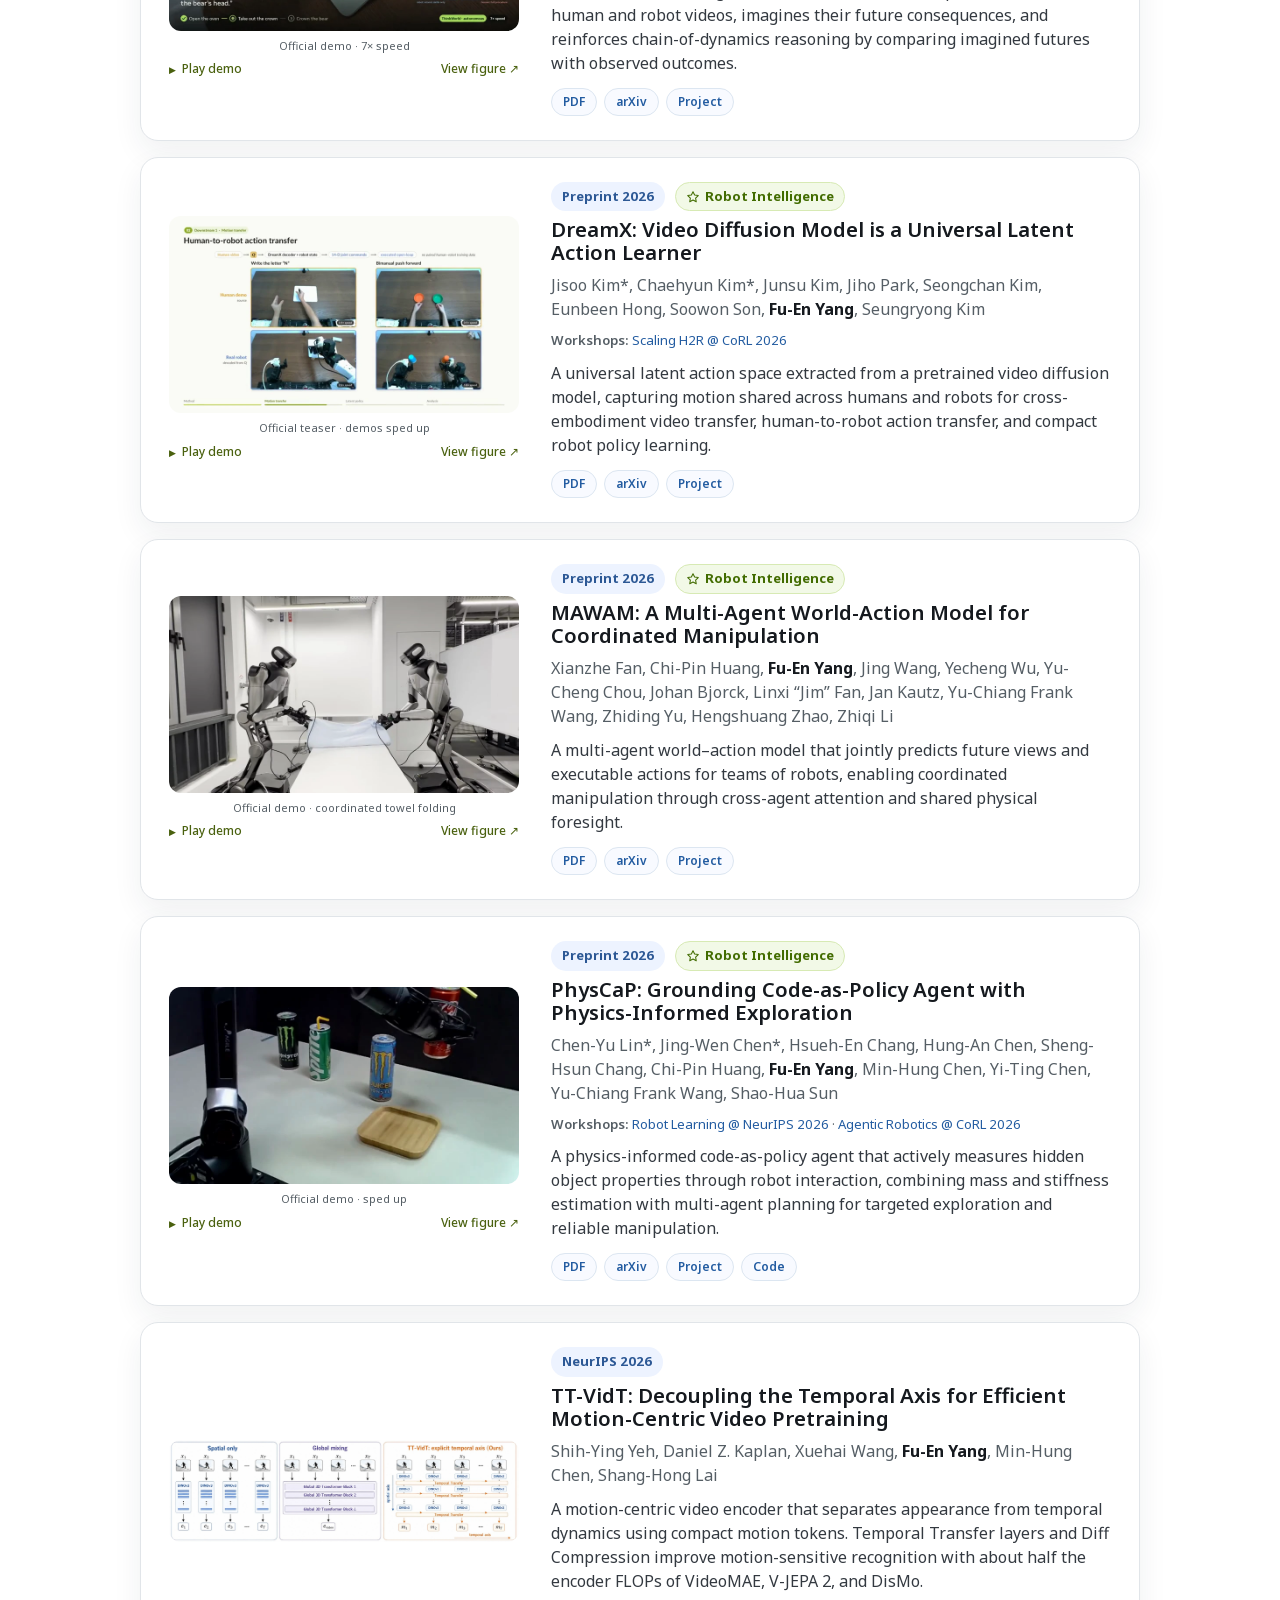
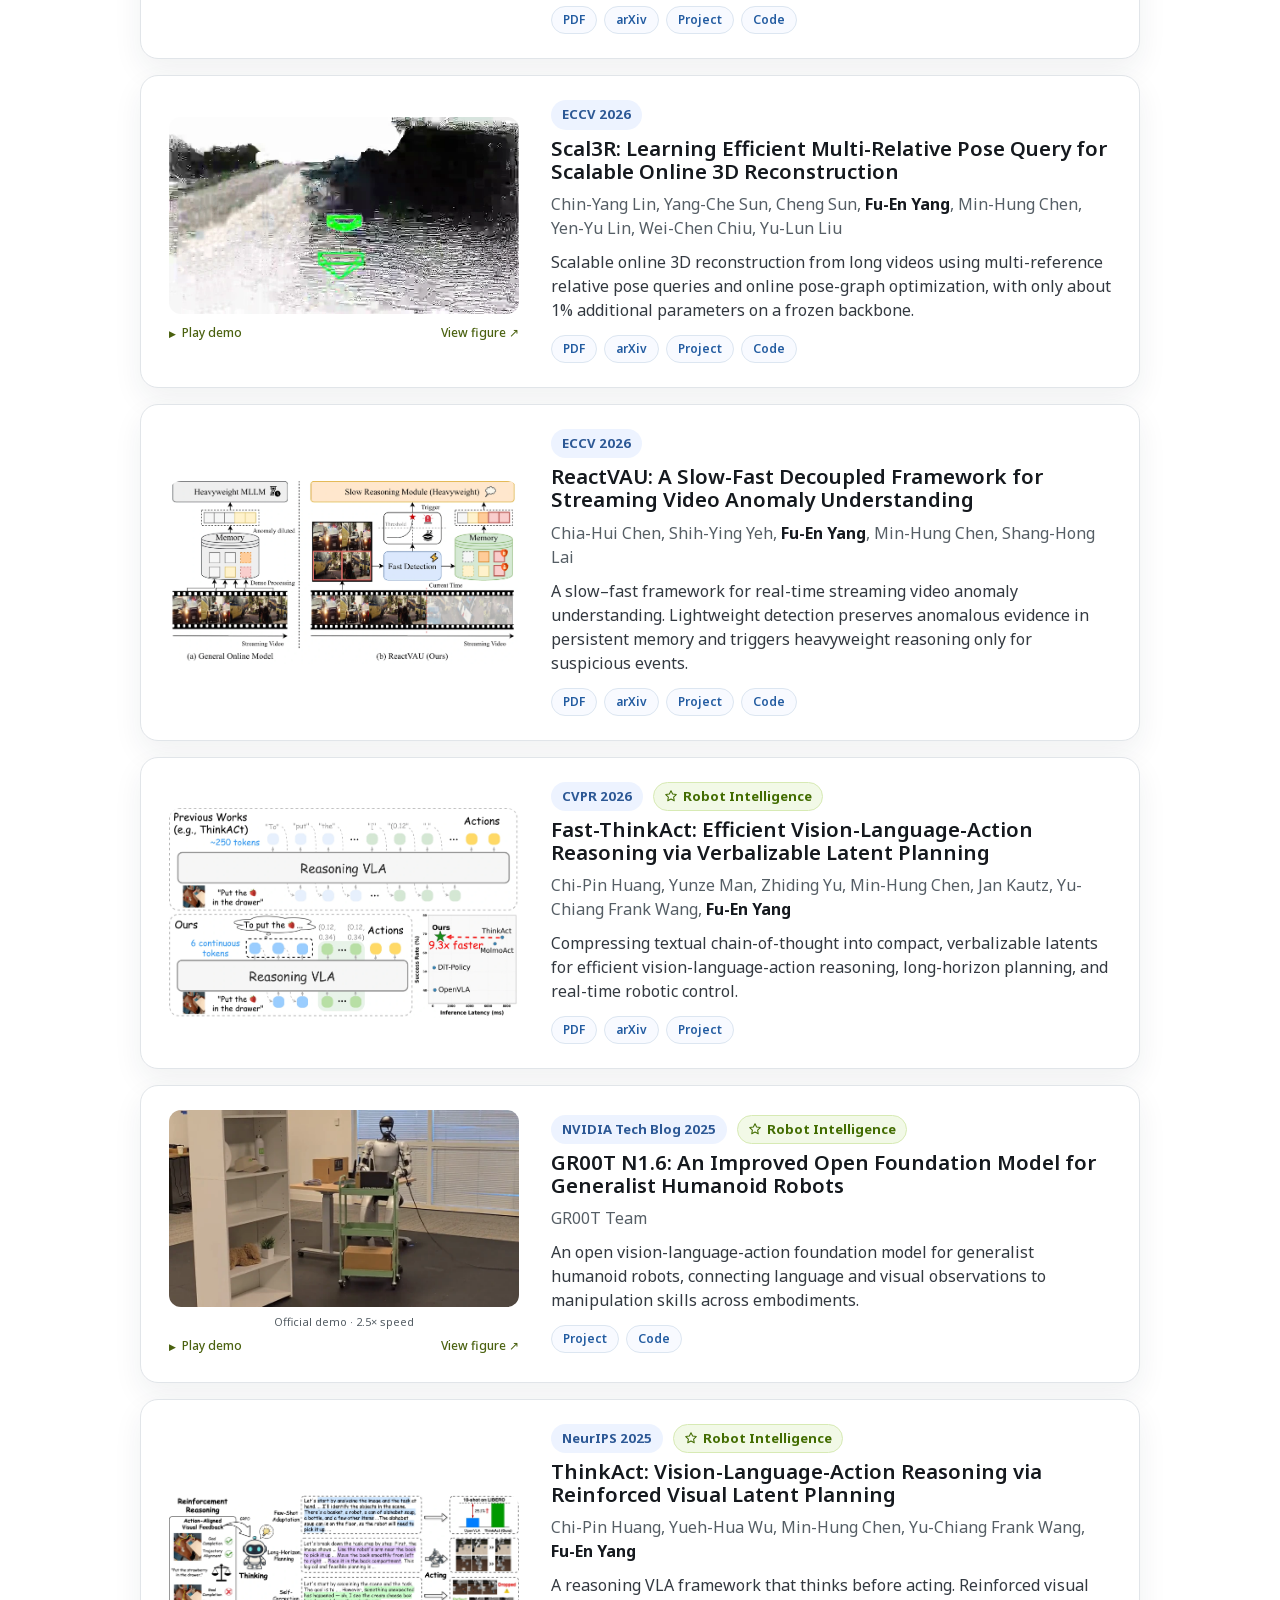
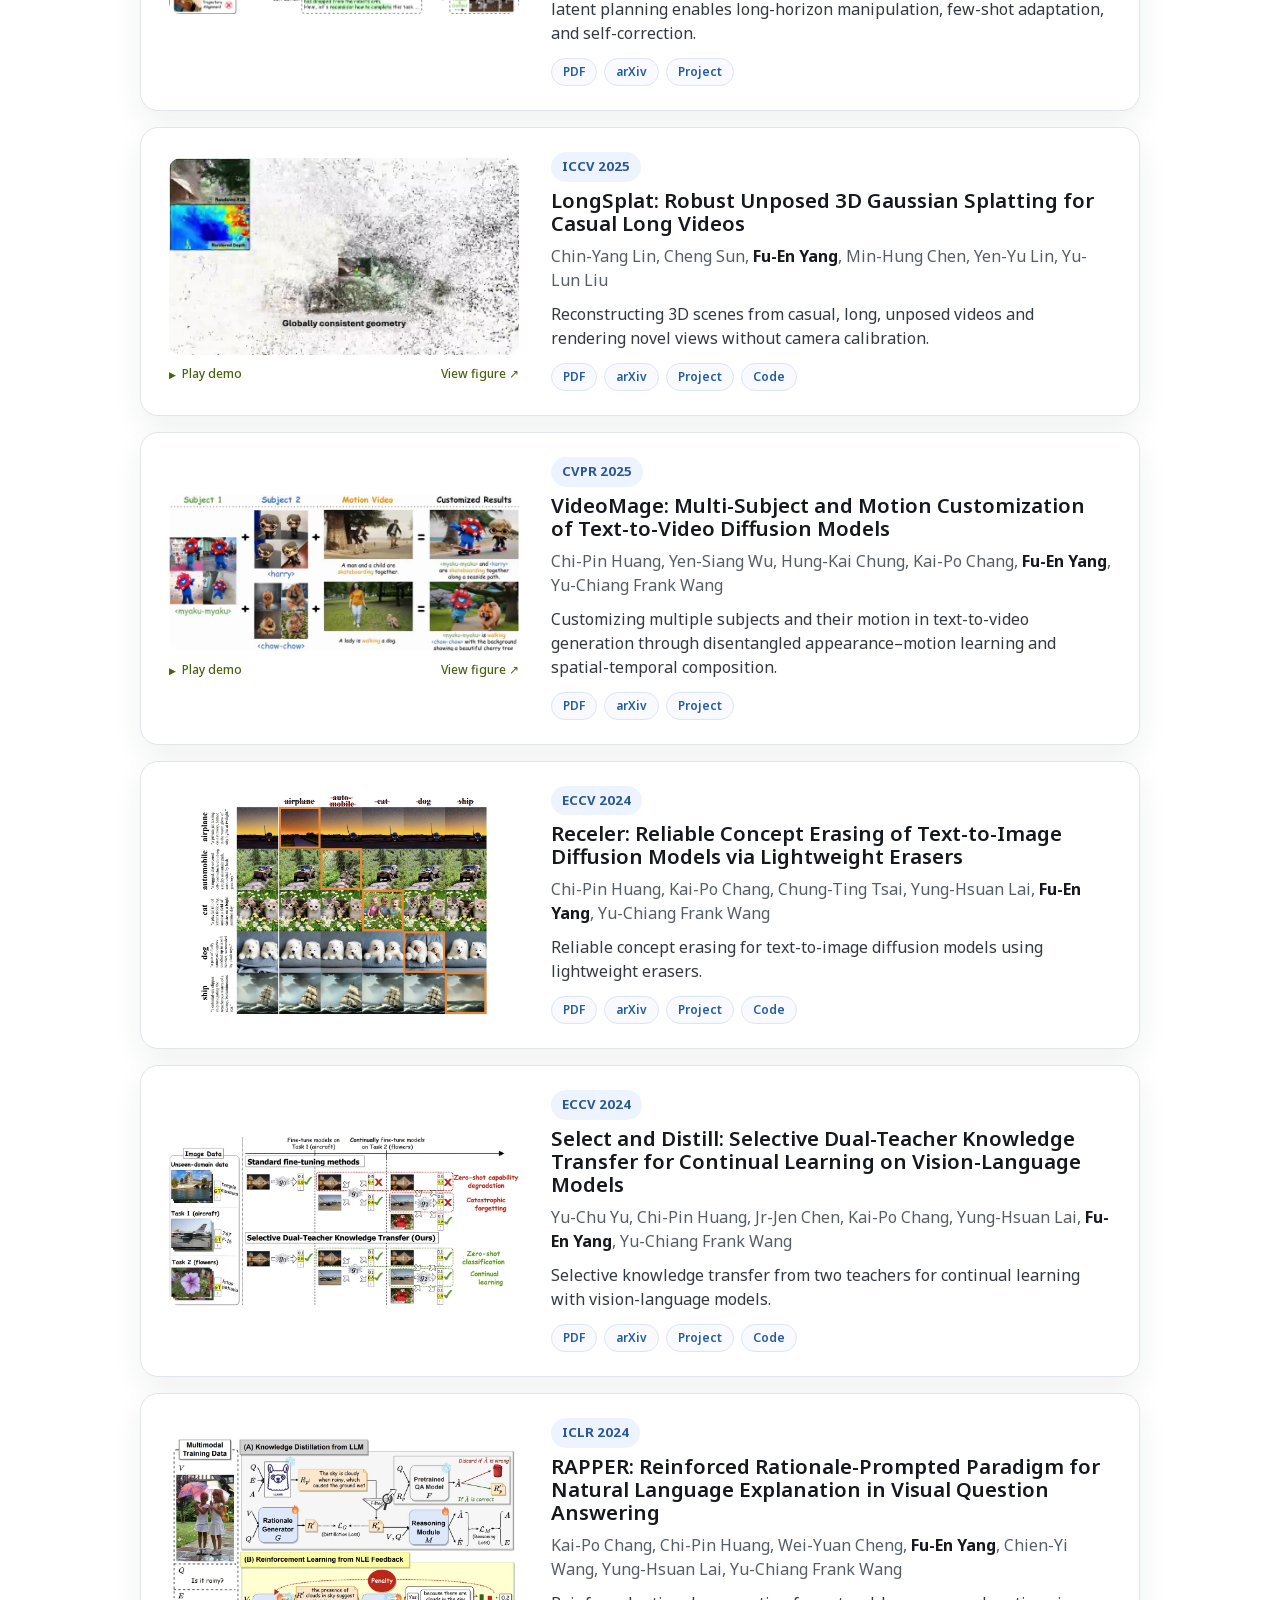
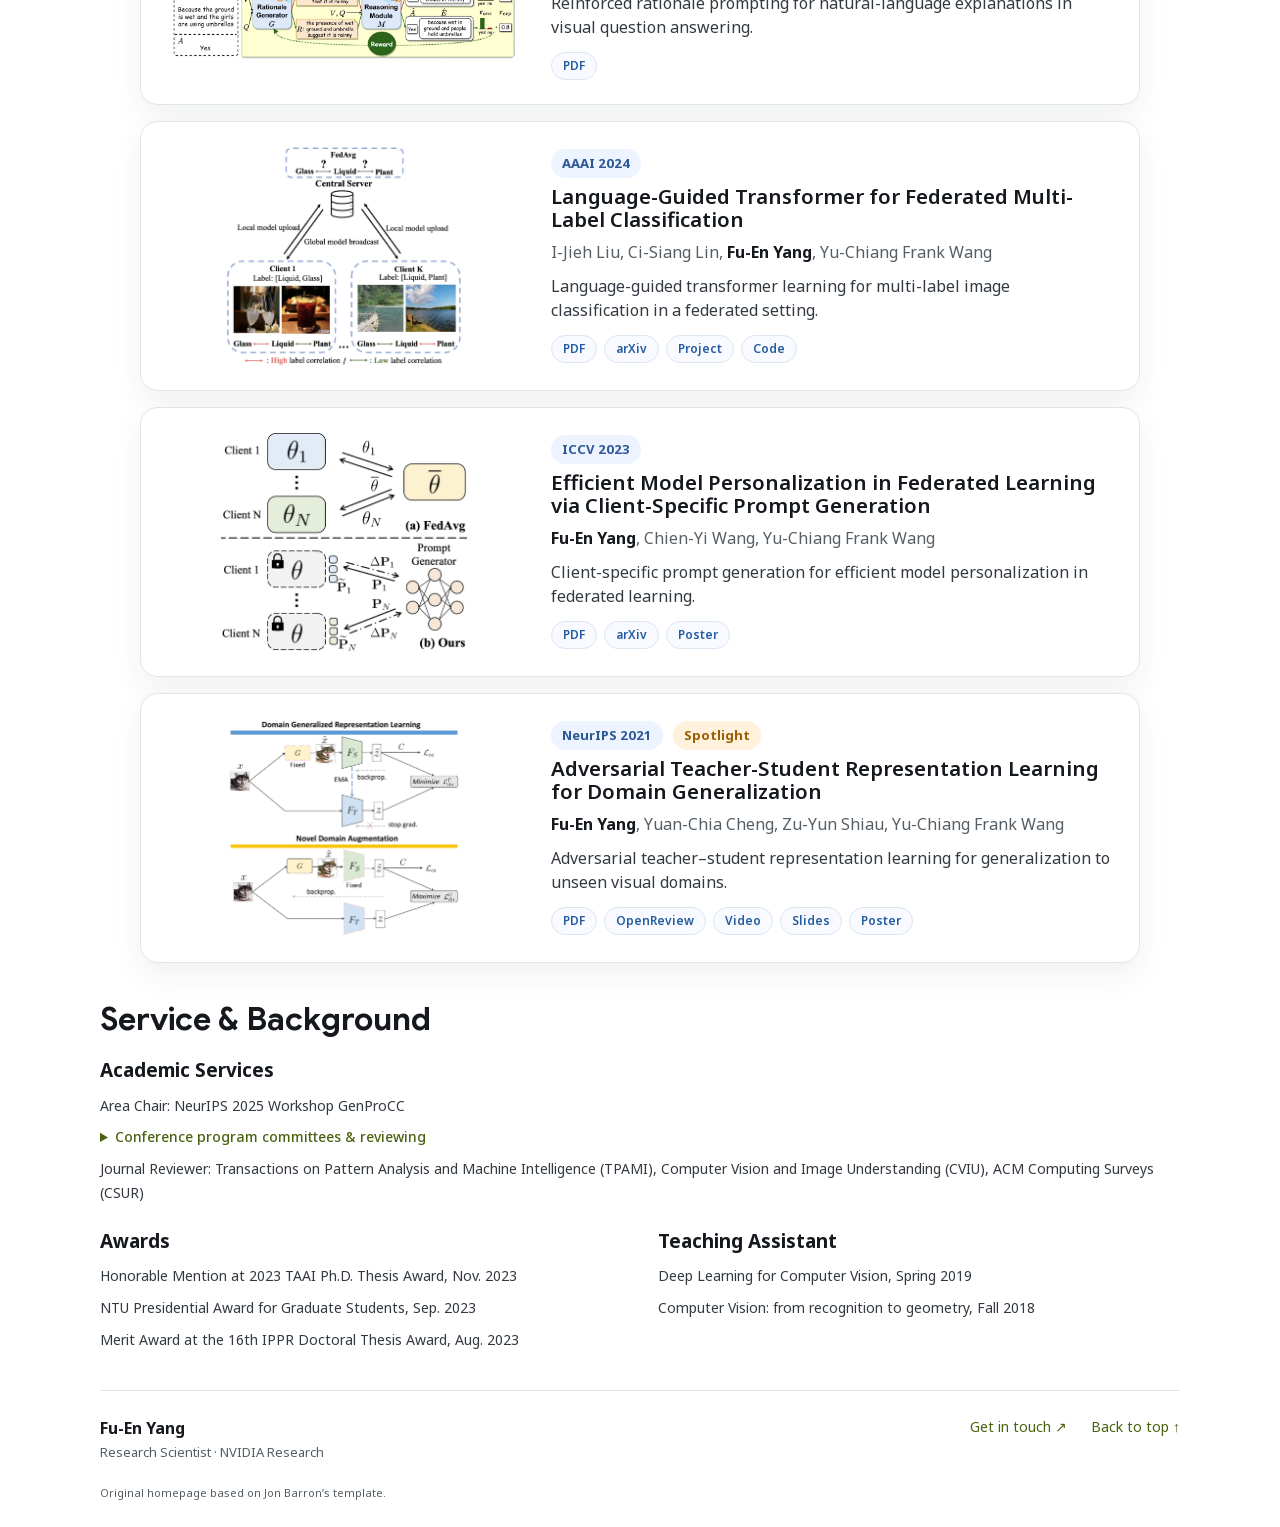
==== commit 7d507d01: "Add world-action modeling and cross-embodiment experience to biography" ====
--- a/index.html
+++ b/index.html
@@ -33,7 +33,7 @@
       <div class="hero-copy">
         <h1 id="name">Fu-En Yang</h1>
         <p class="role-line"><span class="role-title">Research Scientist</span><span class="role-separator" aria-hidden="true">·</span><strong class="role-affiliation">NVIDIA Research</strong></p>
-        <div class="bio"><p>I am a Research Scientist at <a href="https://www.nvidia.com/en-us/research/" target="_blank" rel="noopener noreferrer">NVIDIA Research</a>, advancing <strong>generalizable and agentic robot intelligence</strong>. My research interests center on robot agents and embodied reasoning, aiming to enable robots to learn from experience, improve autonomously, and achieve zero-shot generalization across tasks and environments.</p><p>I received my Ph.D. from <a href="https://www.ntu.edu.tw/english/index.html" target="_blank" rel="noopener noreferrer">National Taiwan University</a> in July 2023, advised by Prof. <a href="http://vllab.ee.ntu.edu.tw/ycwang.html" target="_blank" rel="noopener noreferrer">Yu-Chiang Frank Wang</a>. Previously, I was a research intern at <a href="https://research.nvidia.com/labs/twn/" target="_blank" rel="noopener noreferrer">NVIDIA Research</a> (Feb.–Aug. 2023) and a Ph.D. program researcher at <a href="https://aics.asus.com/ai-research-en/" target="_blank" rel="noopener noreferrer">ASUS AICS</a> (Sep. 2020–Oct. 2022), working on model personalization, vision-language models, and visual transfer learning.</p><p>I received my bachelor’s degree in <a href="https://web.ee.ntu.edu.tw/eng/" target="_blank" rel="noopener noreferrer">Electrical Engineering</a> from National Taiwan University in 2018.</p></div>
+        <div class="bio"><p>I am a Research Scientist at <a href="https://www.nvidia.com/en-us/research/" target="_blank" rel="noopener noreferrer">NVIDIA Research</a>, advancing <strong>generalizable and agentic robot intelligence</strong>. My research interests center on robot agents, world–action modeling, and embodied reasoning, aiming to enable robots to learn from experience across embodiments, improve autonomously, and achieve zero-shot generalization across tasks and environments.</p><p>I received my Ph.D. from <a href="https://www.ntu.edu.tw/english/index.html" target="_blank" rel="noopener noreferrer">National Taiwan University</a> in July 2023, advised by Prof. <a href="http://vllab.ee.ntu.edu.tw/ycwang.html" target="_blank" rel="noopener noreferrer">Yu-Chiang Frank Wang</a>. Previously, I was a research intern at <a href="https://research.nvidia.com/labs/twn/" target="_blank" rel="noopener noreferrer">NVIDIA Research</a> (Feb.–Aug. 2023) and a Ph.D. program researcher at <a href="https://aics.asus.com/ai-research-en/" target="_blank" rel="noopener noreferrer">ASUS AICS</a> (Sep. 2020–Oct. 2022), working on model personalization, vision-language models, and visual transfer learning.</p><p>I received my bachelor’s degree in <a href="https://web.ee.ntu.edu.tw/eng/" target="_blank" rel="noopener noreferrer">Electrical Engineering</a> from National Taiwan University in 2018.</p></div>
         <nav class="social-links" aria-label="Profile and contact links"><a class="button" href="mailto:fredy@nvidia.com"  >Email</a><a class="button" href="data/Fu_En_CV.pdf" target="_blank" rel="noopener noreferrer" >CV</a><a class="button" href="https://scholar.google.com.tw/citations?user=k6Iz9VoAAAAJ&amp;hl=zh-TW" target="_blank" rel="noopener noreferrer" >Google Scholar</a><a class="button" href="https://www.linkedin.com/in/fu-en-yang-77ba7b175/" target="_blank" rel="noopener noreferrer" >LinkedIn</a><a class="button" href="https://twitter.com/FuEnYang1" target="_blank" rel="noopener noreferrer" >X / Twitter</a><a class="button" href="https://github.com/FuEnYang1127" target="_blank" rel="noopener noreferrer" >GitHub</a></nav>
       </div>
       <figure class="portrait-card"><img src="assets/media/portrait.webp" alt="Portrait of Fu-En Yang" width="600" height="600" fetchpriority="high" decoding="async"></figure>
@@ -407,7 +407,7 @@
 
     <section class="section background-section" aria-labelledby="background-title">
       <h2 id="background-title">Service &amp; Background</h2>
-      <div class="background-grid"><section class="background-card"><h3>Academic Services</h3><ul><li>Area Chair: NeurIPS 2025 Workshop GenProCC</li><li><details><summary>Conference program committees &amp; reviewing</summary><p>ICLR 2027, ICRA 2027, CoRL 2026, NeurIPS 2026, ECCV 2026, CVPR 2026, ICLR 2026, AAAI 2026, WACV 2026, BMVC 2026, NeurIPS 2025, ICCV 2025, ICML 2025, CVPR 2025, ICLR 2025, ICLR 2025 WS SCOPE, AAAI 2025, ACM MM 2025, NeurIPS 2024, ECCV 2024, ICML 2024, CVPR 2024, AAAI 2024, ACCV 2024, ICIP 2024, NeurIPS 2023, ICCV 2023, CVPR 2023, AAAI 2023, WACV 2023, ICIP 2023, ACCV 2022, CVPR 2022, AAAI 2022, WACV 2022, AAAI 2021, ICIP 2020, AAAI 2020</p></details></li><li>Journal Reviewer: Transactions on Pattern Analysis and Machine Intelligence (TPAMI), Computer Vision and Image Understanding (CVIU), ACM Computing Surveys (CSUR)</li></ul></section>
+      <div class="background-grid"><section class="background-card"><h3>Academic Services</h3><ul><li>Area Chair: NeurIPS 2025 Workshop GenProCC</li><li><details><summary>Conference program committees &amp; reviewing</summary><p>CVPR 2027, ICML 2027, ICLR 2027, ICRA 2027, CoRL 2026, NeurIPS 2026, ECCV 2026, CVPR 2026, ICLR 2026, AAAI 2026, WACV 2026, BMVC 2026, NeurIPS 2025, ICCV 2025, ICML 2025, CVPR 2025, ICLR 2025, ICLR 2025 WS SCOPE, AAAI 2025, ACM MM 2025, NeurIPS 2024, ECCV 2024, ICML 2024, CVPR 2024, AAAI 2024, ACCV 2024, ICIP 2024, NeurIPS 2023, ICCV 2023, CVPR 2023, AAAI 2023, WACV 2023, ICIP 2023, ACCV 2022, CVPR 2022, AAAI 2022, WACV 2022, AAAI 2021, ICIP 2020, AAAI 2020</p></details></li><li>Journal Reviewer: Transactions on Pattern Analysis and Machine Intelligence (TPAMI), Computer Vision and Image Understanding (CVIU), ACM Computing Surveys (CSUR)</li></ul></section>
 <section class="background-card"><h3>Awards</h3><ul><li>Honorable Mention at 2023 TAAI Ph.D. Thesis Award, Nov. 2023</li><li>NTU Presidential Award for Graduate Students, Sep. 2023</li><li>Merit Award at the 16th IPPR Doctoral Thesis Award, Aug. 2023</li></ul></section>
 <section class="background-card"><h3>Teaching Assistant</h3><ul><li>Deep Learning for Computer Vision, Spring 2019</li><li>Computer Vision: from recognition to geometry, Fall 2018</li></ul></section></div>
     </section>
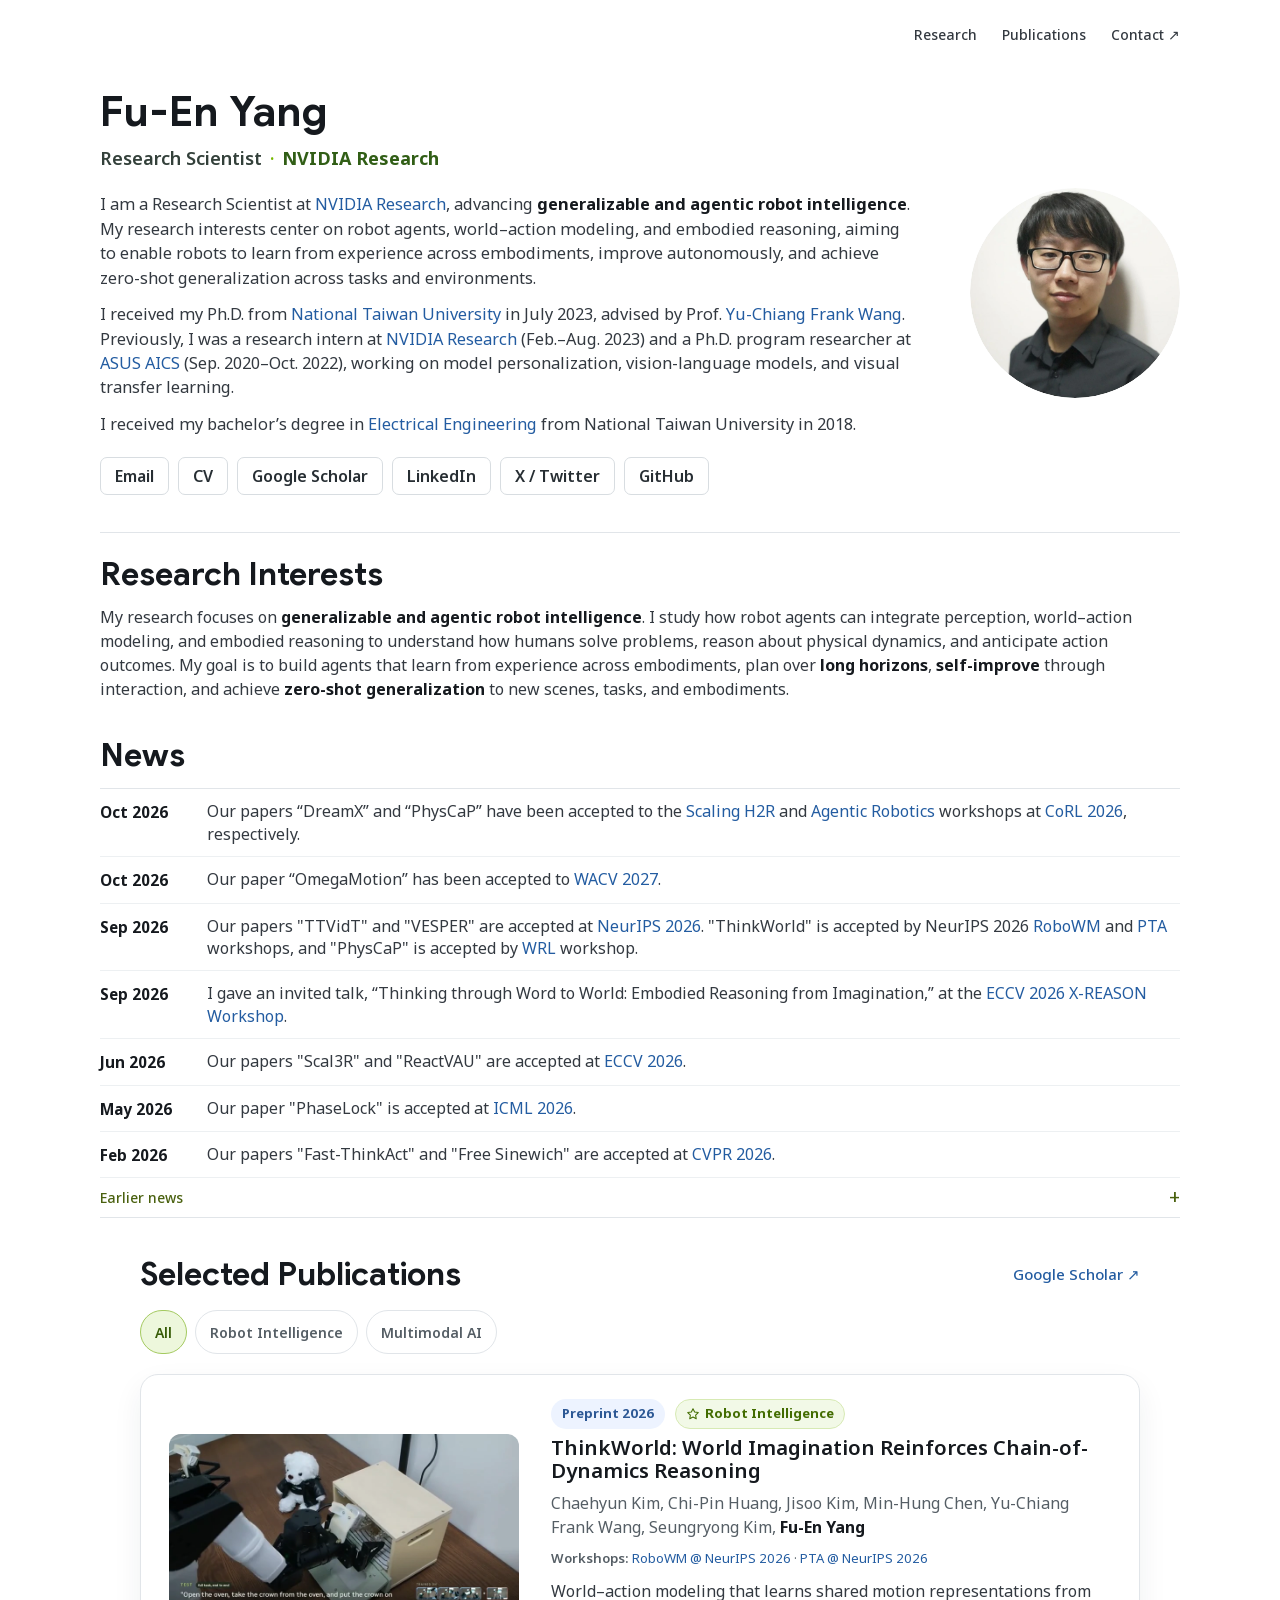
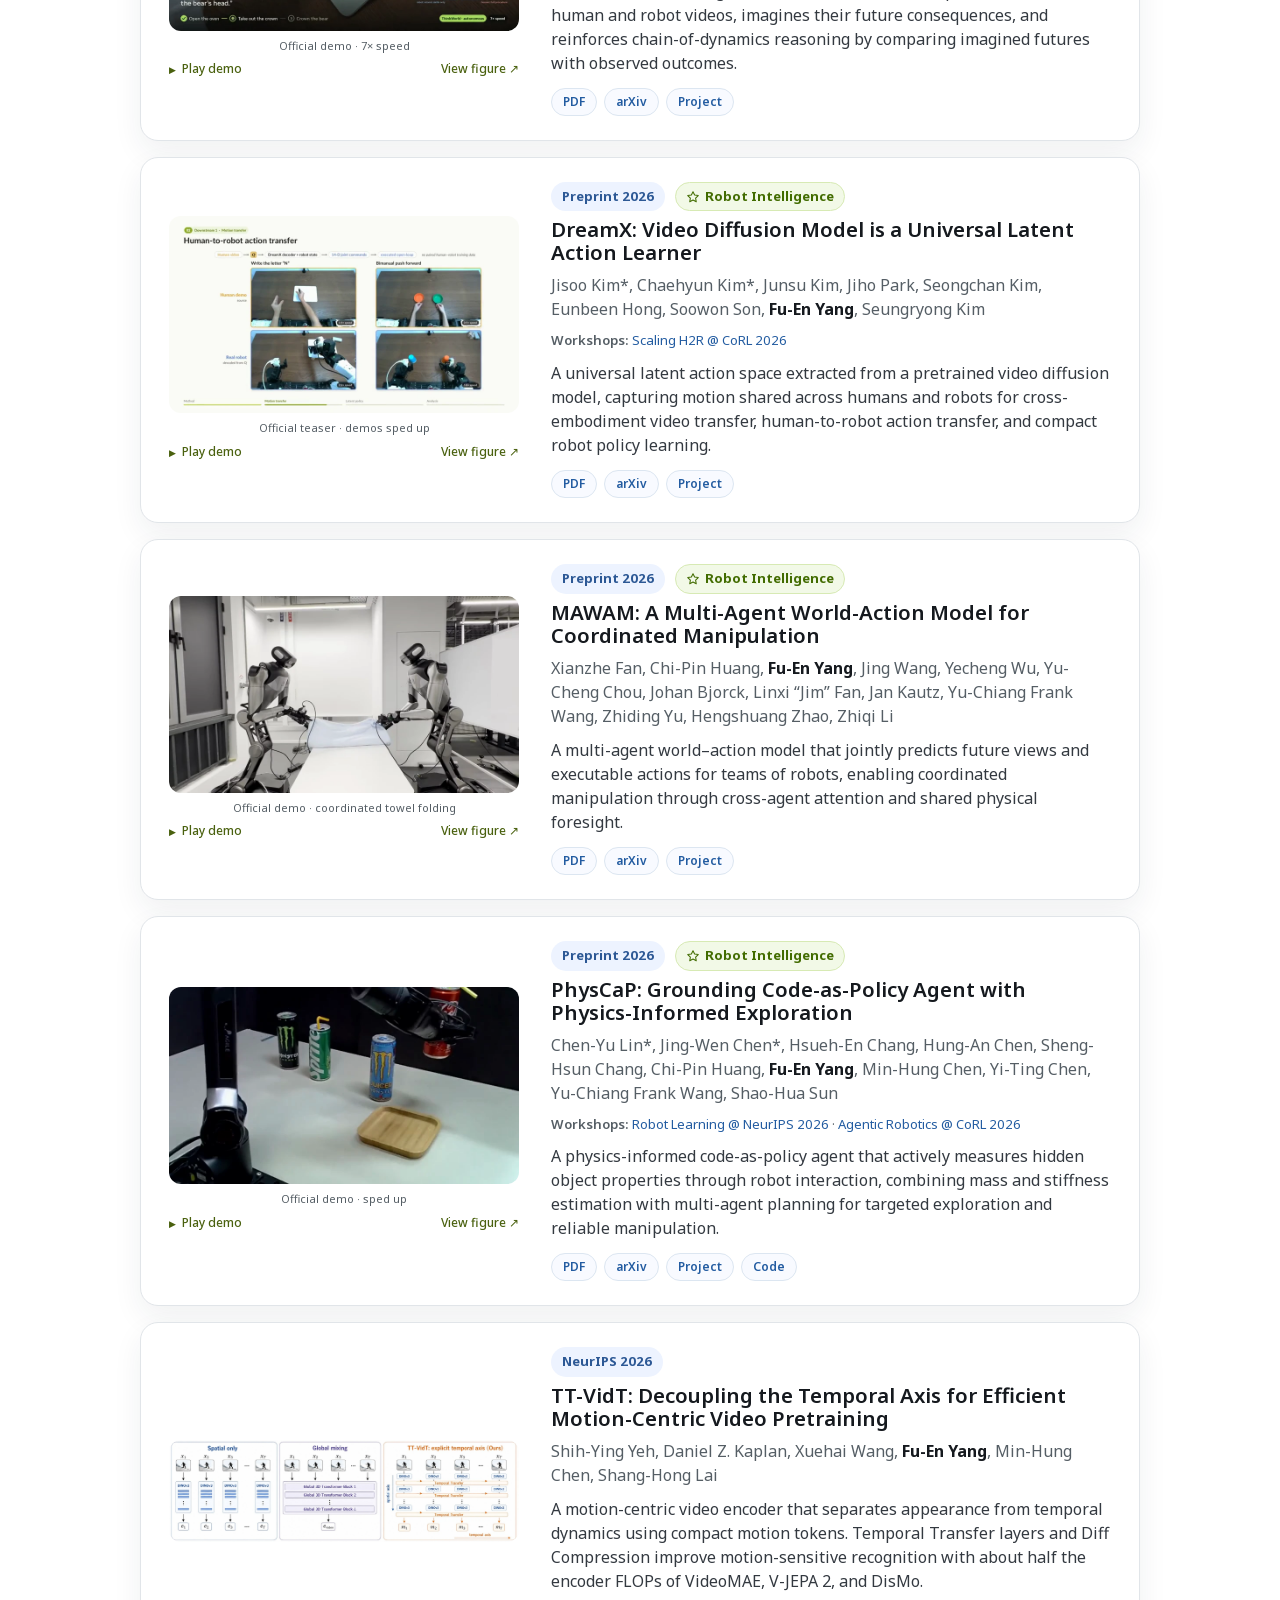
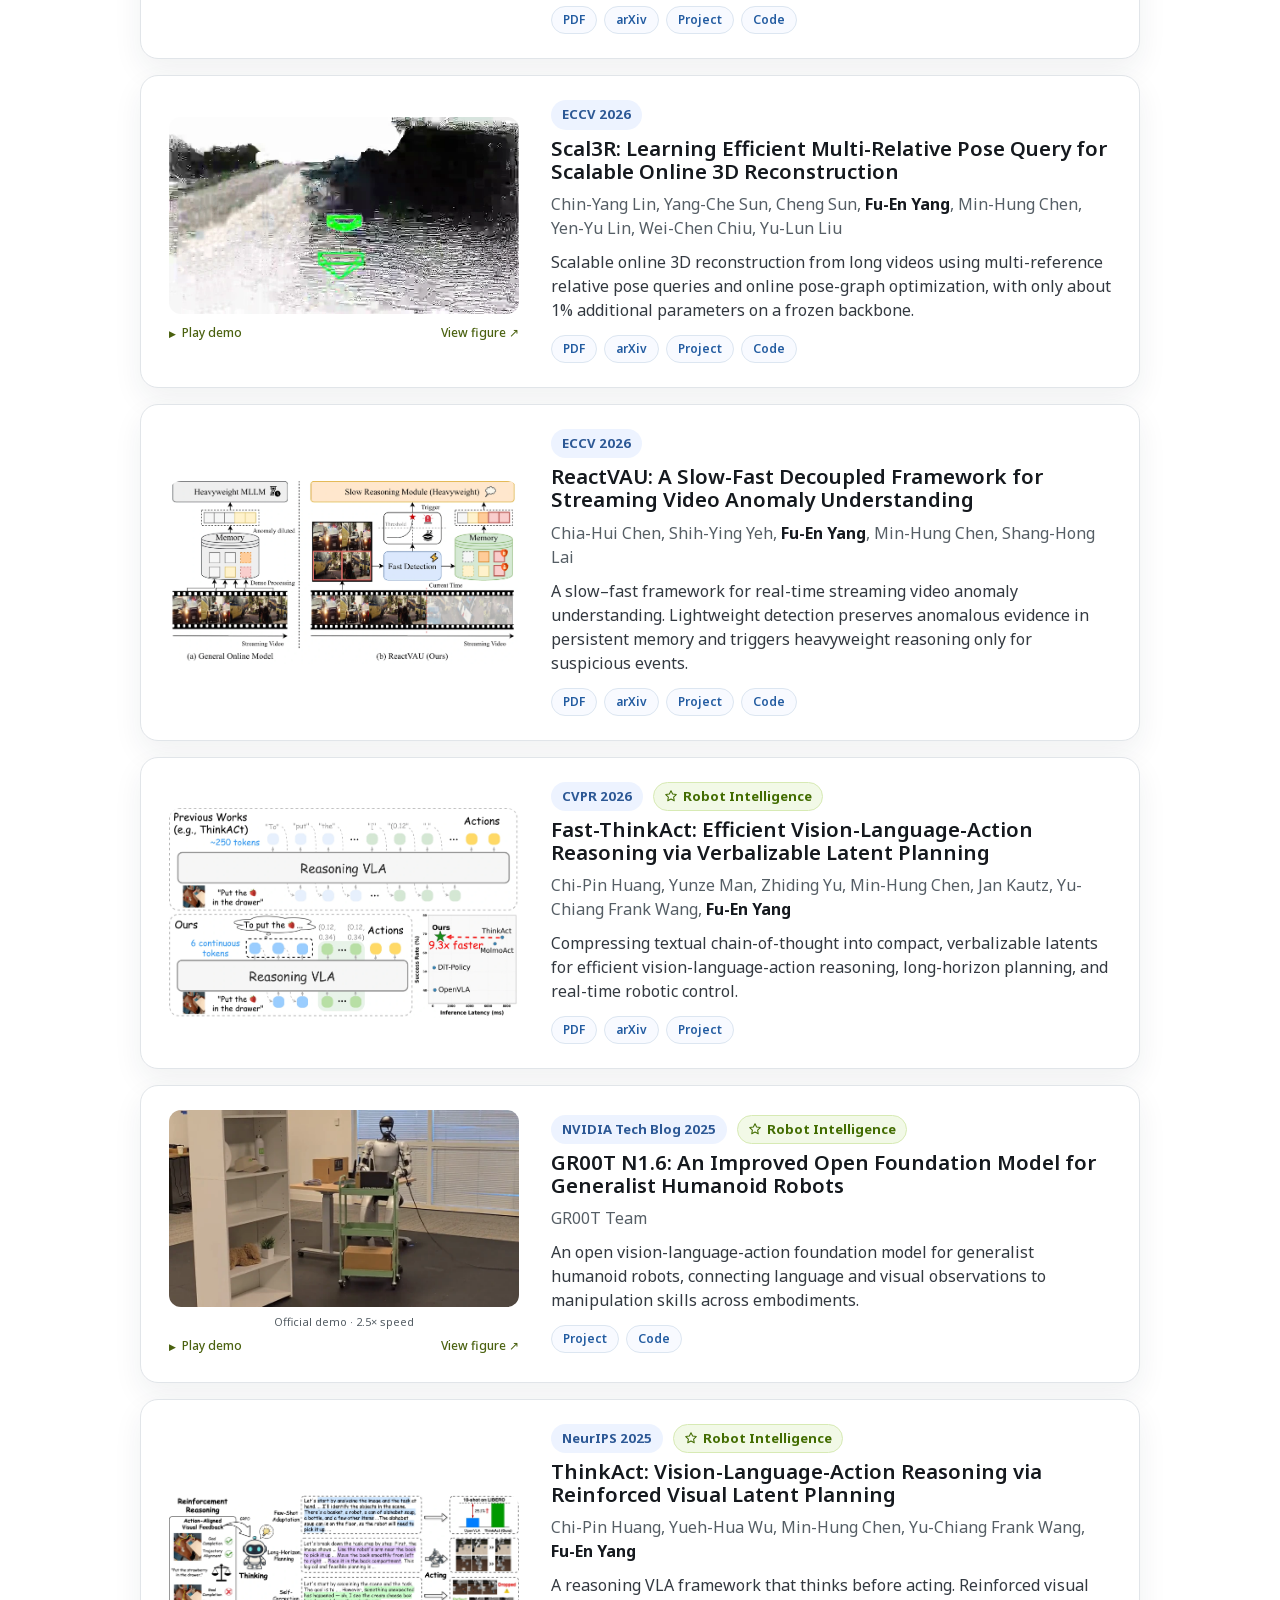
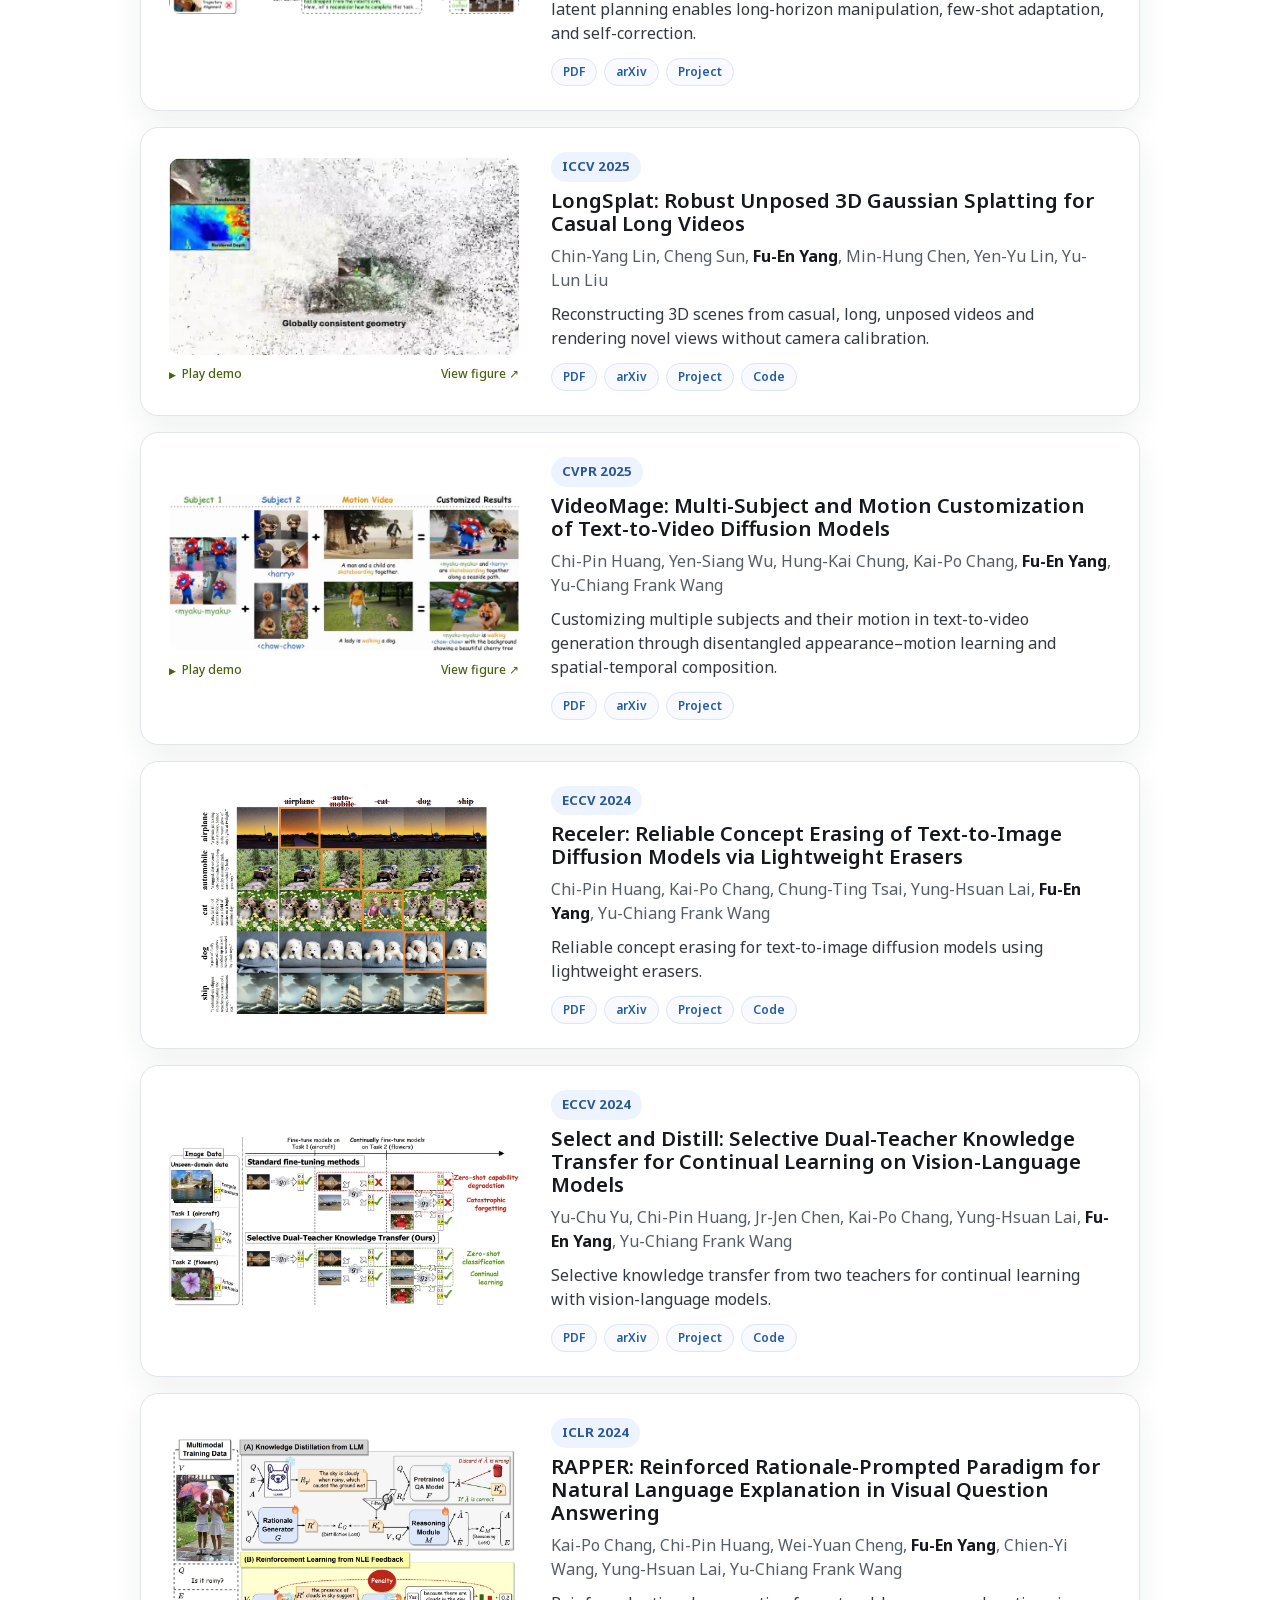
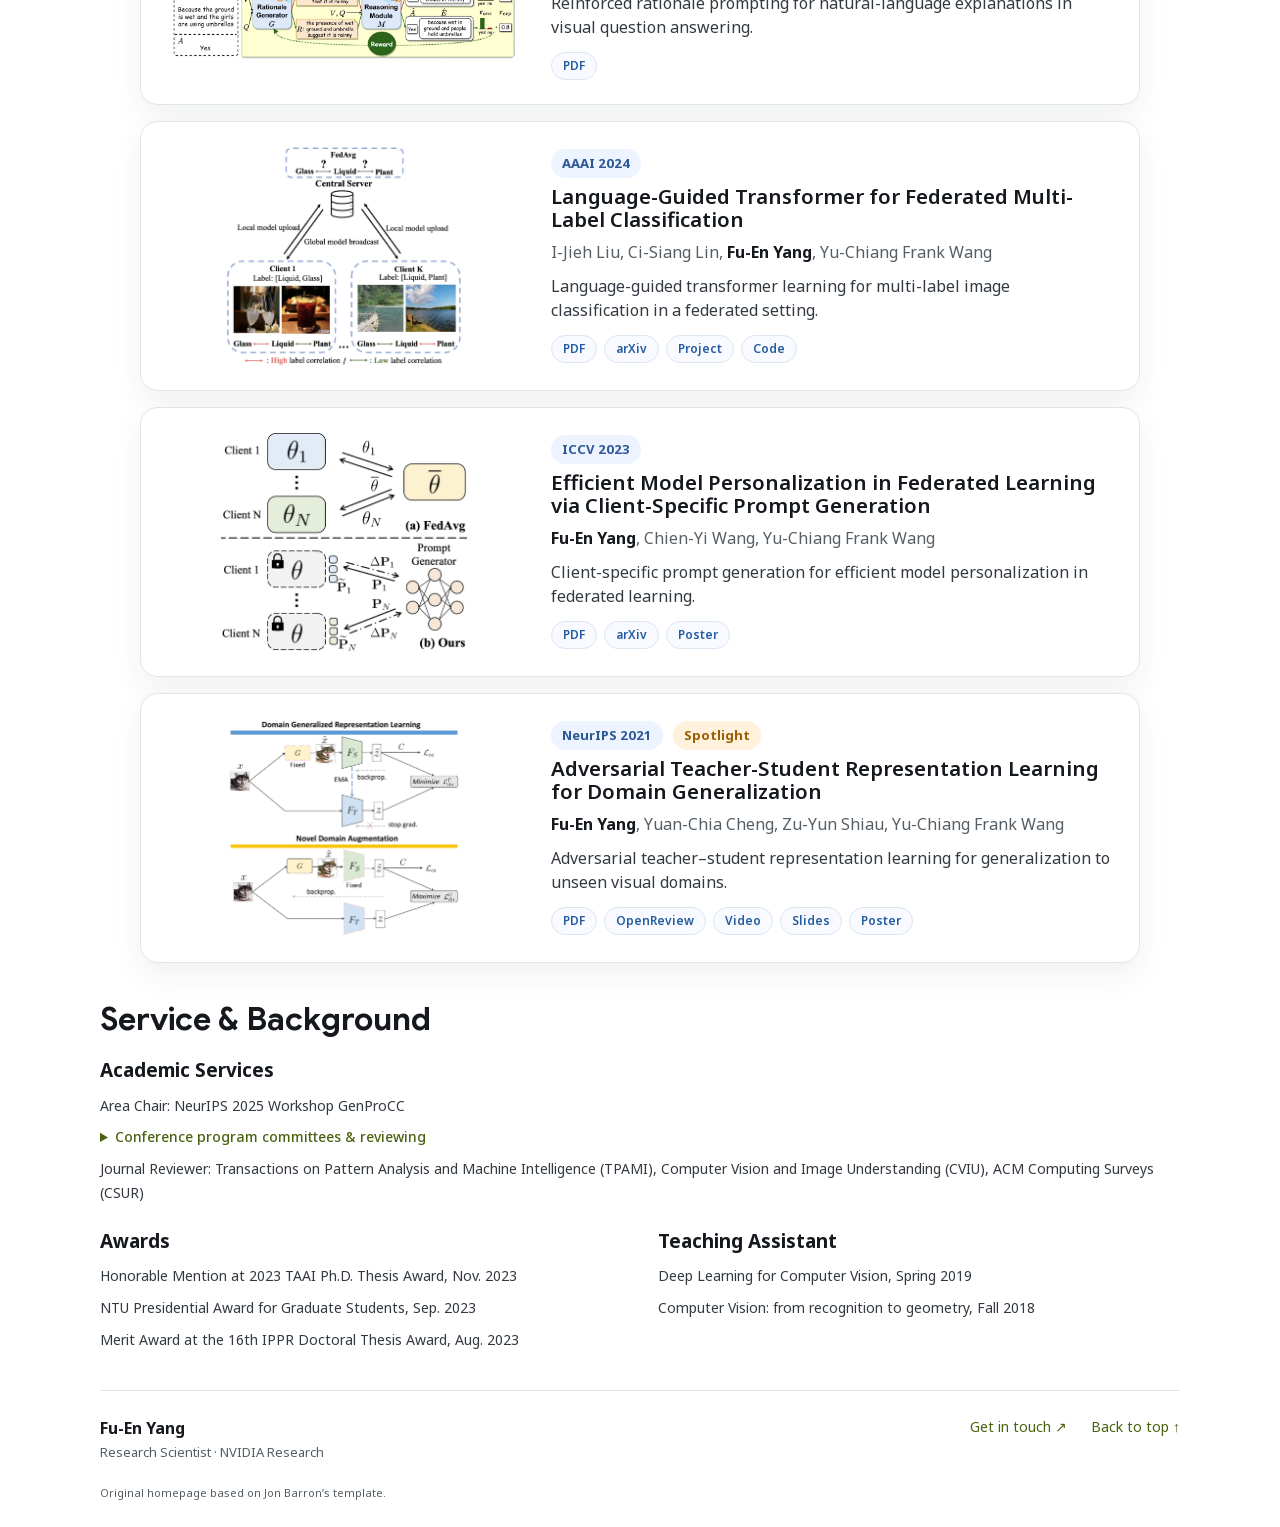
==== commit 892c0046: "Align research interests with learning across embodiments" ====
--- a/index.html
+++ b/index.html
@@ -41,7 +41,7 @@
 
     <section class="section research-section" id="research" aria-labelledby="research-title">
       <h2 id="research-title">Research Interests</h2>
-      <p class="research-copy">My research focuses on <strong>generalizable and agentic robot intelligence</strong>. I study how robot agents can integrate perception, world–action modeling, and embodied reasoning to understand how humans solve problems, reason about physical dynamics, and anticipate action outcomes. My goal is to build agents that plan over <strong>long horizons</strong>, <strong>self-improve</strong> through interaction, and achieve <strong>zero-shot generalization</strong> to new scenes, tasks, and embodiments.</p>
+      <p class="research-copy">My research focuses on <strong>generalizable and agentic robot intelligence</strong>. I study how robot agents can integrate perception, world–action modeling, and embodied reasoning to understand how humans solve problems, reason about physical dynamics, and anticipate action outcomes. My goal is to build agents that learn from experience across embodiments, plan over <strong>long horizons</strong>, <strong>self-improve</strong> through interaction, and achieve <strong>zero-shot generalization</strong> to new scenes, tasks, and embodiments.</p>
     </section>
 
     <section class="section news-section" id="news" aria-labelledby="news-title">
